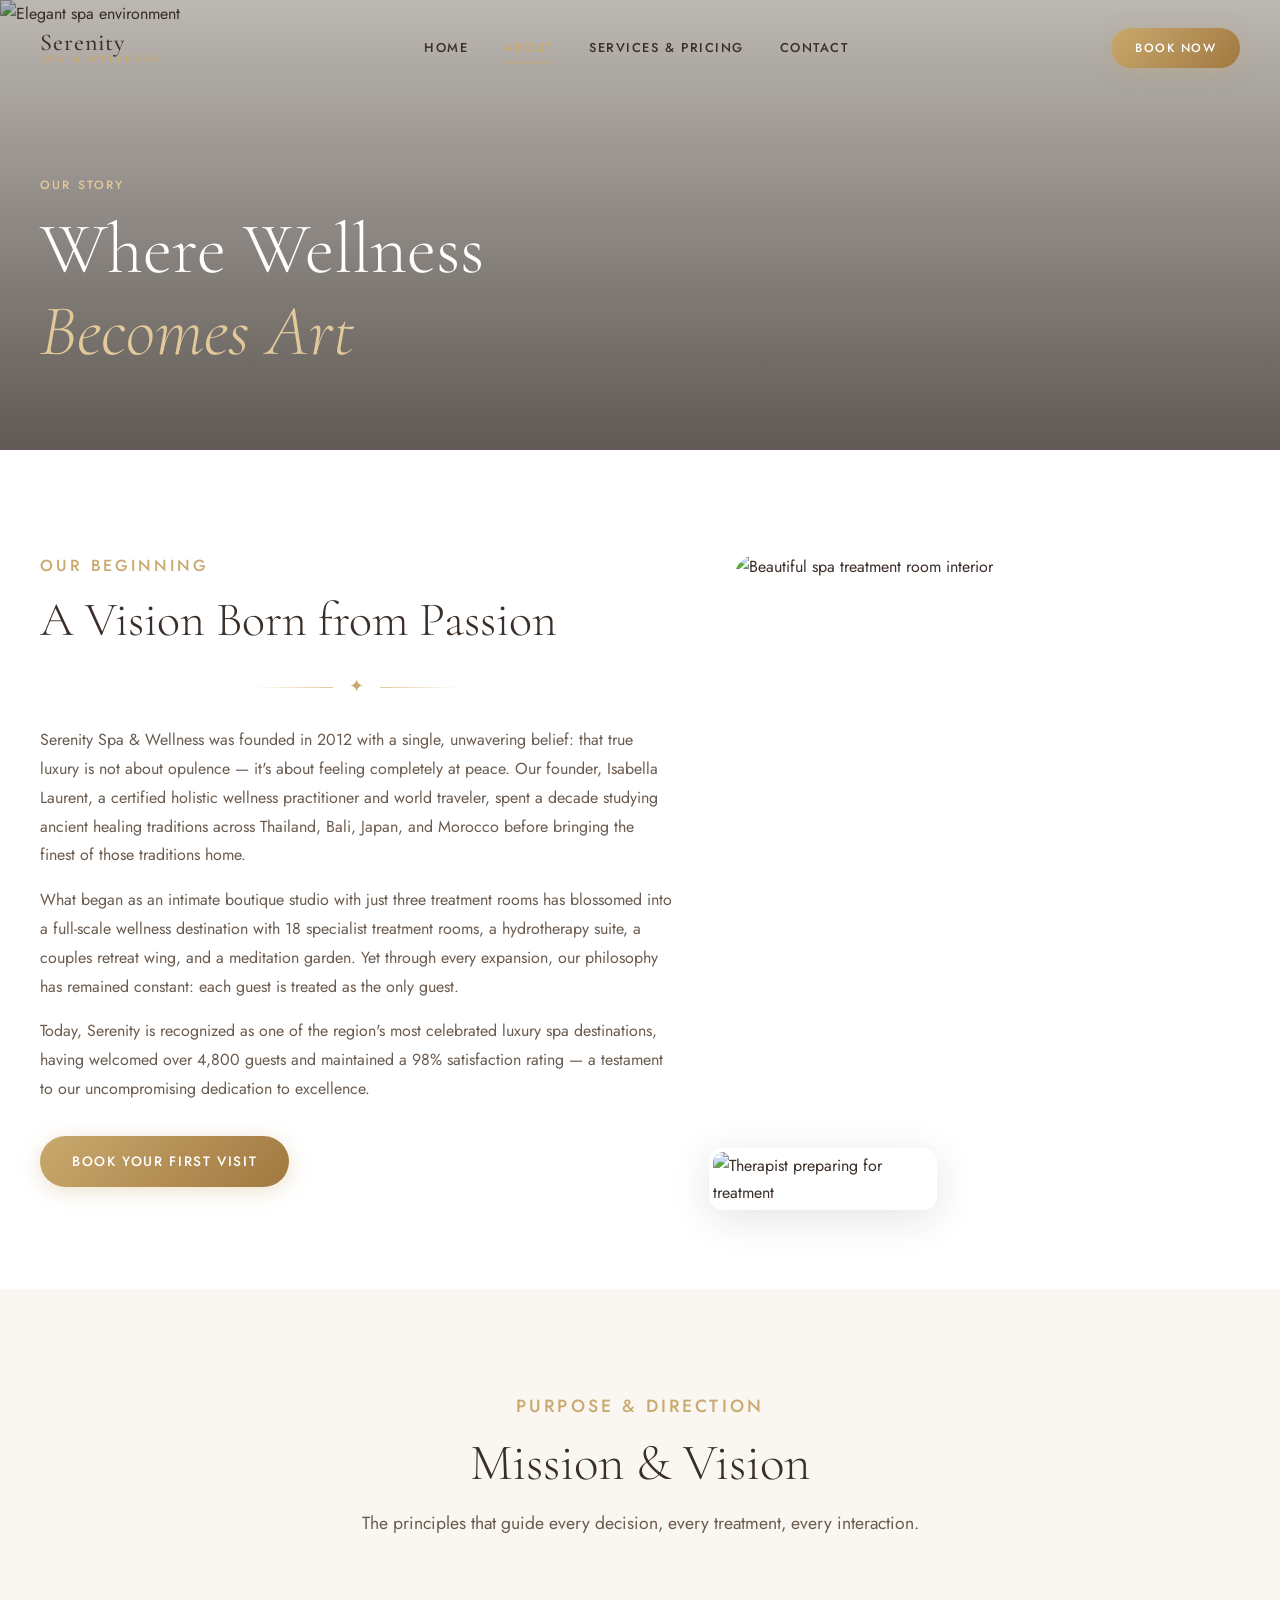
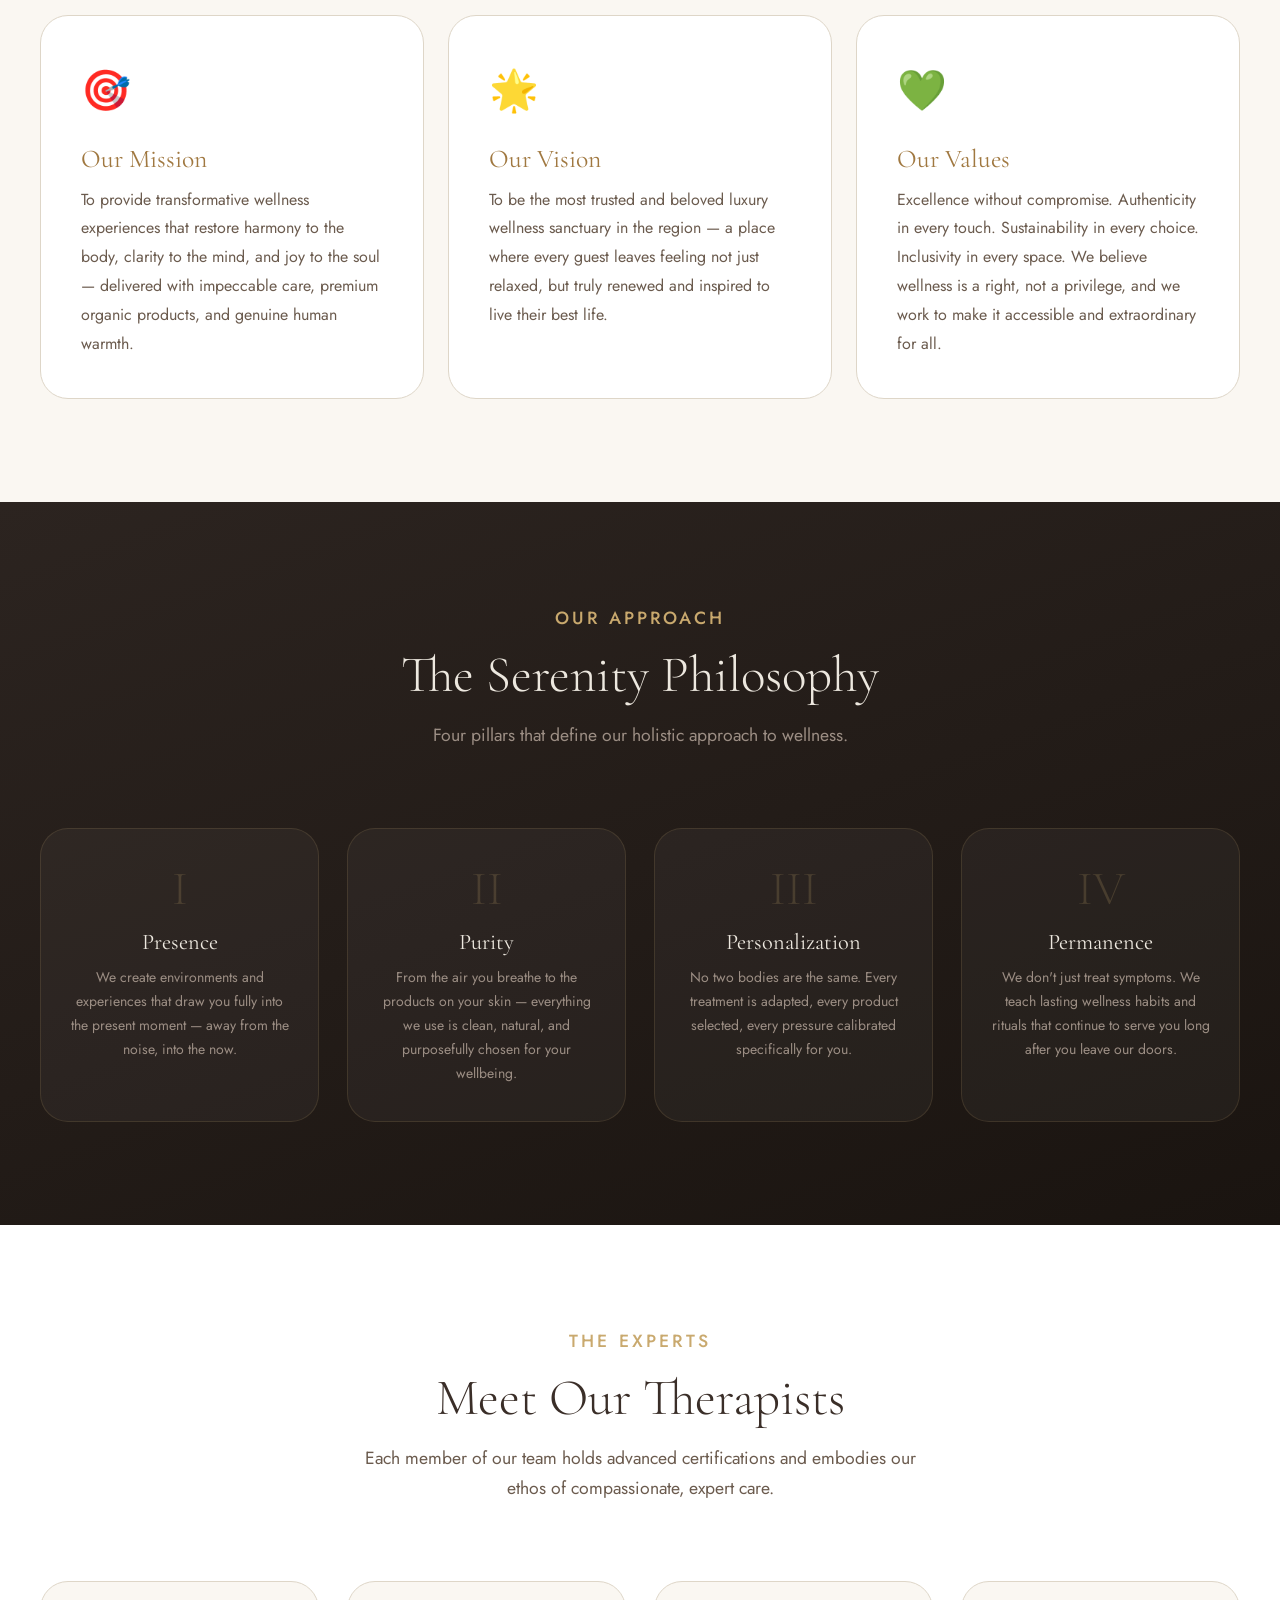
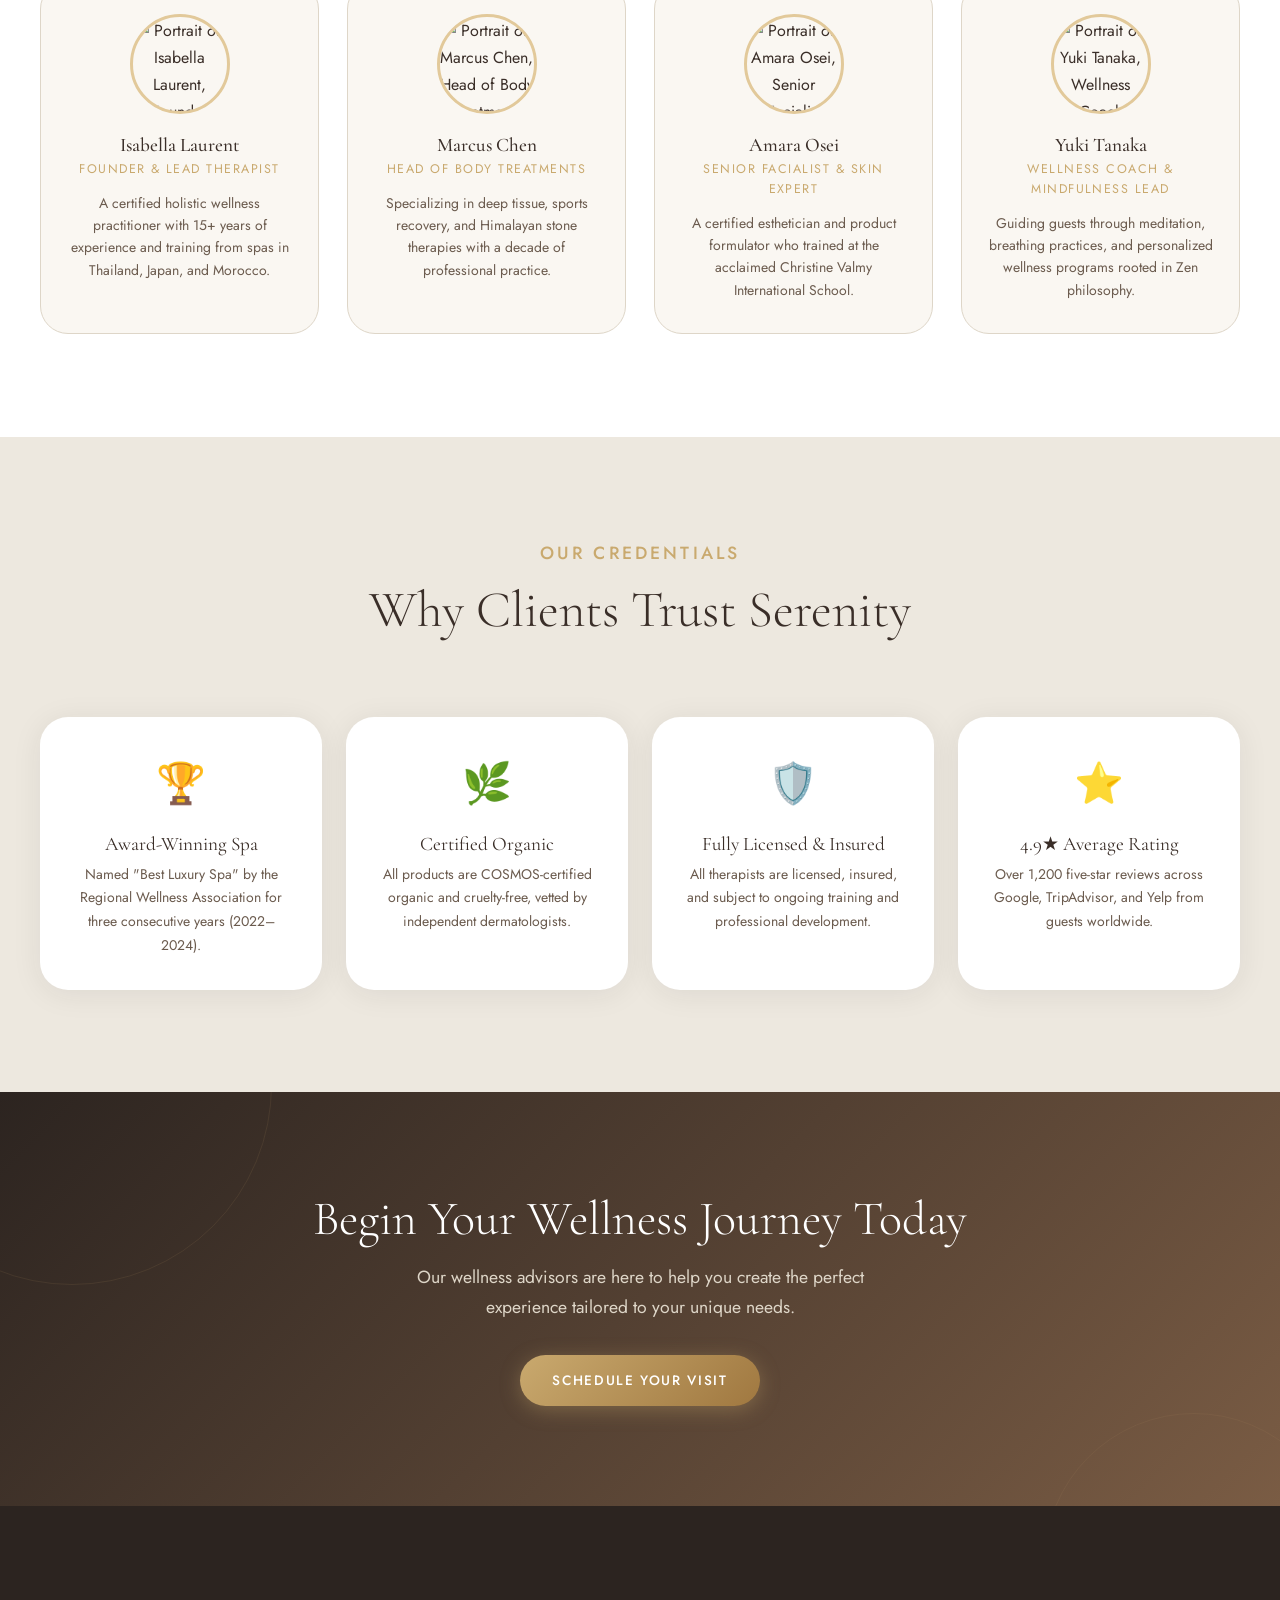
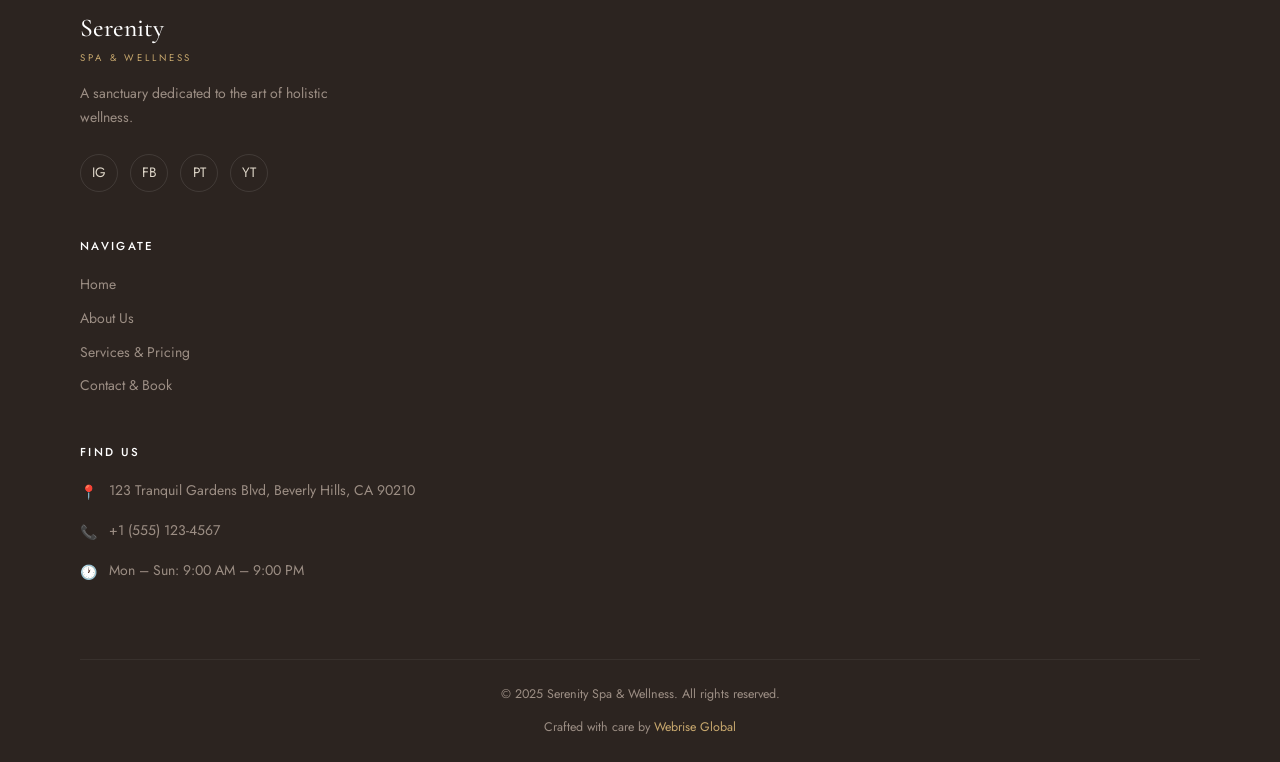
==== about.html @ c4c03169 "Add files via upload" ====
<!DOCTYPE html>
<html lang="en">
<head>
  <meta charset="UTF-8" />
  <meta name="viewport" content="width=device-width, initial-scale=1.0" />
  <meta name="description" content="Discover the story behind Serenity Spa & Wellness — our mission, philosophy, and the dedicated team of expert therapists who make every visit extraordinary." />
  <meta name="keywords" content="about serenity spa, spa philosophy, wellness team, spa story, luxury spa mission" />
  <meta property="og:title" content="About Us | Serenity Spa & Wellness" />
  <meta property="og:description" content="12 years of crafting transformative wellness experiences. Meet our team and discover our philosophy." />
  <title>About Us | Serenity Spa & Wellness</title>
  <link rel="stylesheet" href="style.css" />
  <link rel="preconnect" href="https://fonts.googleapis.com" />
  <link rel="preconnect" href="https://fonts.gstatic.com" crossorigin />
  <link rel="icon" href="data:image/svg+xml,<svg xmlns='http://www.w3.org/2000/svg' viewBox='0 0 100 100'><text y='.9em' font-size='90'>🌿</text></svg>" />
</head>
<body>

<!-- NAVBAR -->
<nav class="navbar" role="navigation" aria-label="Main Navigation">
  <a href="index.html" class="navbar-logo" aria-label="Serenity Spa Home">
    <span class="logo-main">Serenity</span>
    <span class="logo-sub">Spa &amp; Wellness</span>
  </a>

  <div class="navbar-links">
    <a href="index.html">Home</a>
    <a href="about.html" class="active">About</a>
    <a href="pricing.html">Services &amp; Pricing</a>
    <a href="contact.html">Contact</a>
  </div>

  <a href="contact.html" class="btn btn-primary navbar-cta" style="padding:10px 24px;font-size:0.75rem;">Book Now</a>

  <button class="hamburger" aria-label="Toggle menu" aria-expanded="false" aria-controls="mobileMenu">
    <span></span><span></span><span></span>
  </button>
</nav>

<!-- Mobile Menu -->
<div class="mobile-menu" id="mobileMenu" role="dialog" aria-label="Mobile Navigation" aria-modal="true">
  <a href="index.html">Home</a>
  <a href="about.html">About</a>
  <a href="pricing.html">Services &amp; Pricing</a>
  <a href="contact.html">Contact &amp; Book</a>
  <div class="mobile-menu-footer"><p>Luxury Spa &amp; Wellness</p></div>
</div>

<!-- ═══════════════════════════════════════════
     PAGE HERO
═══════════════════════════════════════════ -->
<section class="page-hero" aria-label="About Page Hero">
  <div class="page-hero-bg">
    <img
      src="https://images.unsplash.com/photo-1600334089648-b0d9d3028eb2?w=1600&q=80"
      alt="Elegant spa environment"
      loading="eager"
    />
  </div>
  <div class="container">
    <div class="page-hero-content">
      <p class="label">Our Story</p>
      <h1>Where Wellness<br/><em style="font-style:italic;color:var(--gold-light);">Becomes Art</em></h1>
    </div>
  </div>
</section>

<!-- ═══════════════════════════════════════════
     BRAND STORY
═══════════════════════════════════════════ -->
<section class="section brand-story" aria-labelledby="story-heading">
  <div class="container">
    <div class="story-layout">

      <div class="story-text reveal-left">
        <p class="label">Our Beginning</p>
        <h2 id="story-heading">A Vision Born from Passion</h2>
        <div class="divider-leaf"><span>✦</span></div>
        <p>
          Serenity Spa &amp; Wellness was founded in 2012 with a single, unwavering belief: that true luxury is not about opulence — it's about feeling completely at peace. Our founder, Isabella Laurent, a certified holistic wellness practitioner and world traveler, spent a decade studying ancient healing traditions across Thailand, Bali, Japan, and Morocco before bringing the finest of those traditions home.
        </p>
        <p>
          What began as an intimate boutique studio with just three treatment rooms has blossomed into a full-scale wellness destination with 18 specialist treatment rooms, a hydrotherapy suite, a couples retreat wing, and a meditation garden. Yet through every expansion, our philosophy has remained constant: each guest is treated as the only guest.
        </p>
        <p>
          Today, Serenity is recognized as one of the region's most celebrated luxury spa destinations, having welcomed over 4,800 guests and maintained a 98% satisfaction rating — a testament to our uncompromising dedication to excellence.
        </p>
        <div style="margin-top:32px;">
          <a href="contact.html" class="btn btn-primary">Book Your First Visit</a>
        </div>
      </div>

      <div class="story-image-wrap reveal-right">
        <div class="story-img-main">
          <img
            src="https://images.unsplash.com/photo-1591343395082-e120087004b4?w=900&q=80"
            alt="Beautiful spa treatment room interior"
            loading="lazy"
          />
        </div>
        <div class="story-img-accent">
          <img
            src="https://images.unsplash.com/photo-1540555700478-4be289fbecef?w=400&q=80"
            alt="Therapist preparing for treatment"
            loading="lazy"
          />
        </div>
      </div>

    </div>
  </div>
</section>

<!-- ═══════════════════════════════════════════
     MISSION & VISION
═══════════════════════════════════════════ -->
<section class="section mission" aria-labelledby="mv-heading">
  <div class="container">
    <div class="section-header reveal">
      <p class="label">Purpose &amp; Direction</p>
      <h2 id="mv-heading">Mission &amp; Vision</h2>
      <p>The principles that guide every decision, every treatment, every interaction.</p>
    </div>

    <div class="mv-grid">
      <div class="mv-card reveal" data-delay="100">
        <div class="mv-card-icon" aria-hidden="true">🎯</div>
        <h3>Our Mission</h3>
        <p>To provide transformative wellness experiences that restore harmony to the body, clarity to the mind, and joy to the soul — delivered with impeccable care, premium organic products, and genuine human warmth.</p>
      </div>

      <div class="mv-card reveal" data-delay="200">
        <div class="mv-card-icon" aria-hidden="true">🌟</div>
        <h3>Our Vision</h3>
        <p>To be the most trusted and beloved luxury wellness sanctuary in the region — a place where every guest leaves feeling not just relaxed, but truly renewed and inspired to live their best life.</p>
      </div>

      <div class="mv-card reveal" data-delay="300">
        <div class="mv-card-icon" aria-hidden="true">💚</div>
        <h3>Our Values</h3>
        <p>Excellence without compromise. Authenticity in every touch. Sustainability in every choice. Inclusivity in every space. We believe wellness is a right, not a privilege, and we work to make it accessible and extraordinary for all.</p>
      </div>
    </div>
  </div>
</section>

<!-- ═══════════════════════════════════════════
     PHILOSOPHY
═══════════════════════════════════════════ -->
<section class="section philosophy" aria-labelledby="phil-heading">
  <div class="container">
    <div class="section-header reveal">
      <p class="label" style="color:var(--gold);">Our Approach</p>
      <h2 id="phil-heading" style="color:var(--beige);">The Serenity Philosophy</h2>
      <p style="color:var(--text-light);">Four pillars that define our holistic approach to wellness.</p>
    </div>

    <div class="philosophy-pillars">
      <div class="pillar reveal" data-delay="100">
        <div class="pillar-num" aria-hidden="true">I</div>
        <h4>Presence</h4>
        <p>We create environments and experiences that draw you fully into the present moment — away from the noise, into the now.</p>
      </div>

      <div class="pillar reveal" data-delay="200">
        <div class="pillar-num" aria-hidden="true">II</div>
        <h4>Purity</h4>
        <p>From the air you breathe to the products on your skin — everything we use is clean, natural, and purposefully chosen for your wellbeing.</p>
      </div>

      <div class="pillar reveal" data-delay="300">
        <div class="pillar-num" aria-hidden="true">III</div>
        <h4>Personalization</h4>
        <p>No two bodies are the same. Every treatment is adapted, every product selected, every pressure calibrated specifically for you.</p>
      </div>

      <div class="pillar reveal" data-delay="400">
        <div class="pillar-num" aria-hidden="true">IV</div>
        <h4>Permanence</h4>
        <p>We don't just treat symptoms. We teach lasting wellness habits and rituals that continue to serve you long after you leave our doors.</p>
      </div>
    </div>
  </div>
</section>

<!-- ═══════════════════════════════════════════
     TEAM
═══════════════════════════════════════════ -->
<section class="section team" aria-labelledby="team-heading">
  <div class="container">
    <div class="section-header reveal">
      <p class="label">The Experts</p>
      <h2 id="team-heading">Meet Our Therapists</h2>
      <p>Each member of our team holds advanced certifications and embodies our ethos of compassionate, expert care.</p>
    </div>

    <div class="team-grid">

      <div class="team-card reveal" data-delay="100">
        <div class="team-photo">
          <img src="https://i.pravatar.cc/200?img=47" alt="Portrait of Isabella Laurent, Founder" loading="lazy" />
        </div>
        <h4>Isabella Laurent</h4>
        <p class="role">Founder &amp; Lead Therapist</p>
        <p>A certified holistic wellness practitioner with 15+ years of experience and training from spas in Thailand, Japan, and Morocco.</p>
      </div>

      <div class="team-card reveal" data-delay="200">
        <div class="team-photo">
          <img src="https://i.pravatar.cc/200?img=32" alt="Portrait of Marcus Chen, Head of Body Treatments" loading="lazy" />
        </div>
        <h4>Marcus Chen</h4>
        <p class="role">Head of Body Treatments</p>
        <p>Specializing in deep tissue, sports recovery, and Himalayan stone therapies with a decade of professional practice.</p>
      </div>

      <div class="team-card reveal" data-delay="300">
        <div class="team-photo">
          <img src="https://i.pravatar.cc/200?img=25" alt="Portrait of Amara Osei, Senior Facialist" loading="lazy" />
        </div>
        <h4>Amara Osei</h4>
        <p class="role">Senior Facialist &amp; Skin Expert</p>
        <p>A certified esthetician and product formulator who trained at the acclaimed Christine Valmy International School.</p>
      </div>

      <div class="team-card reveal" data-delay="400">
        <div class="team-photo">
          <img src="https://i.pravatar.cc/200?img=60" alt="Portrait of Yuki Tanaka, Wellness Coach" loading="lazy" />
        </div>
        <h4>Yuki Tanaka</h4>
        <p class="role">Wellness Coach &amp; Mindfulness Lead</p>
        <p>Guiding guests through meditation, breathing practices, and personalized wellness programs rooted in Zen philosophy.</p>
      </div>

    </div>
  </div>
</section>

<!-- ═══════════════════════════════════════════
     WHY CLIENTS TRUST US
═══════════════════════════════════════════ -->
<section class="section" style="background:var(--beige);" aria-labelledby="trust-heading">
  <div class="container">
    <div class="section-header reveal">
      <p class="label">Our Credentials</p>
      <h2 id="trust-heading">Why Clients Trust Serenity</h2>
    </div>

    <div style="display:grid;grid-template-columns:repeat(auto-fit,minmax(240px,1fr));gap:24px;">

      <div class="card reveal" data-delay="100" style="padding:32px;text-align:center;">
        <div style="font-size:2.5rem;margin-bottom:16px;" aria-hidden="true">🏆</div>
        <h4 style="font-family:var(--font-display);font-size:1.2rem;margin-bottom:8px;">Award-Winning Spa</h4>
        <p style="font-size:0.875rem;color:var(--text-mid);">Named "Best Luxury Spa" by the Regional Wellness Association for three consecutive years (2022–2024).</p>
      </div>

      <div class="card reveal" data-delay="200" style="padding:32px;text-align:center;">
        <div style="font-size:2.5rem;margin-bottom:16px;" aria-hidden="true">🌿</div>
        <h4 style="font-family:var(--font-display);font-size:1.2rem;margin-bottom:8px;">Certified Organic</h4>
        <p style="font-size:0.875rem;color:var(--text-mid);">All products are COSMOS-certified organic and cruelty-free, vetted by independent dermatologists.</p>
      </div>

      <div class="card reveal" data-delay="300" style="padding:32px;text-align:center;">
        <div style="font-size:2.5rem;margin-bottom:16px;" aria-hidden="true">🛡️</div>
        <h4 style="font-family:var(--font-display);font-size:1.2rem;margin-bottom:8px;">Fully Licensed &amp; Insured</h4>
        <p style="font-size:0.875rem;color:var(--text-mid);">All therapists are licensed, insured, and subject to ongoing training and professional development.</p>
      </div>

      <div class="card reveal" data-delay="400" style="padding:32px;text-align:center;">
        <div style="font-size:2.5rem;margin-bottom:16px;" aria-hidden="true">⭐</div>
        <h4 style="font-family:var(--font-display);font-size:1.2rem;margin-bottom:8px;">4.9★ Average Rating</h4>
        <p style="font-size:0.875rem;color:var(--text-mid);">Over 1,200 five-star reviews across Google, TripAdvisor, and Yelp from guests worldwide.</p>
      </div>

    </div>
  </div>
</section>

<!-- CTA Banner -->
<section class="offer-banner" aria-label="Book an Appointment CTA">
  <div class="container" style="position:relative;z-index:1;text-align:center;">
    <h2 style="color:var(--warm-white);font-weight:300;font-size:clamp(1.8rem,4vw,3rem);margin-bottom:16px;">
      Begin Your Wellness Journey Today
    </h2>
    <p style="color:var(--beige-mid);max-width:500px;margin:0 auto 32px;">
      Our wellness advisors are here to help you create the perfect experience tailored to your unique needs.
    </p>
    <a href="contact.html" class="btn btn-primary reveal">Schedule Your Visit</a>
  </div>
</section>

<!-- ═══════════════════════════════════════════
     FOOTER
═══════════════════════════════════════════ -->
<footer class="footer" role="contentinfo">
  <div class="container">
    <div class="footer-grid" style="grid-template-columns:1fr;gap:48px;">

      <div class="footer-brand">
        <span class="logo-main">Serenity</span>
        <span class="logo-sub">Spa &amp; Wellness</span>
        <p>A sanctuary dedicated to the art of holistic wellness.</p>
        <div class="footer-socials" aria-label="Social media links">
          <a href="#" class="social-btn" aria-label="Instagram">IG</a>
          <a href="#" class="social-btn" aria-label="Facebook">FB</a>
          <a href="#" class="social-btn" aria-label="Pinterest">PT</a>
          <a href="#" class="social-btn" aria-label="YouTube">YT</a>
        </div>
      </div>

      <div class="footer-col">
        <h5>Navigate</h5>
        <nav class="footer-links" aria-label="Footer Navigation">
          <a href="index.html">Home</a>
          <a href="about.html">About Us</a>
          <a href="pricing.html">Services &amp; Pricing</a>
          <a href="contact.html">Contact &amp; Book</a>
        </nav>
      </div>

      <div class="footer-col">
        <h5>Find Us</h5>
        <address style="font-style:normal;">
          <div class="footer-contact-item">
            <span class="footer-contact-icon" aria-hidden="true">📍</span>
            <span>123 Tranquil Gardens Blvd, Beverly Hills, CA 90210</span>
          </div>
          <div class="footer-contact-item">
            <span class="footer-contact-icon" aria-hidden="true">📞</span>
            <a href="tel:+15551234567">+1 (555) 123-4567</a>
          </div>
          <div class="footer-contact-item">
            <span class="footer-contact-icon" aria-hidden="true">🕐</span>
            <span>Mon – Sun: 9:00 AM – 9:00 PM</span>
          </div>
        </address>
      </div>

    </div>
    <div class="footer-bottom">
      <p>© 2025 Serenity Spa &amp; Wellness. All rights reserved.</p>
      <p>Crafted with care by <a href="https://www.webriseglobal.com" target="_blank" rel="noopener noreferrer">Webrise Global</a></p>
    </div>
  </div>
</footer>

<button class="back-top" aria-label="Back to top">↑</button>
<script src="script.js"></script>
</body>
</html>
---- style.css ----
/* ============================================================
   SERENITY SPA & WELLNESS — Premium Stylesheet
   Powered by Webrise Global | www.webriseglobal.com
   ============================================================ */

/* ── Google Fonts ── */
@import url('https://fonts.googleapis.com/css2?family=Cormorant+Garamond:ital,wght@0,300;0,400;0,500;0,600;1,300;1,400&family=Jost:wght@300;400;500;600&family=Pinyon+Script&display=swap');

/* ── CSS Variables ── */
:root {
  --cream:        #FAF7F2;
  --warm-white:   #FFFFFF;
  --beige:        #EDE8DF;
  --beige-mid:    #DED6C8;
  --gold:         #C9A96E;
  --gold-light:   #E2C99A;
  --gold-dark:    #A07840;
  --sage:         #8A9E85;
  --sage-light:   #B5C4B1;
  --sage-dark:    #5C7A57;
  --brown:        #7A5C44;
  --brown-light:  #C4A882;
  --charcoal:     #2C2420;
  --text-dark:    #3A2E28;
  --text-mid:     #6B5B4E;
  --text-light:   #9C8E84;

  --font-display: 'Cormorant Garamond', Georgia, serif;
  --font-script:  'Pinyon Script', cursive;
  --font-body:    'Jost', sans-serif;

  --radius-sm:    6px;
  --radius-md:    14px;
  --radius-lg:    28px;
  --radius-pill:  999px;

  --shadow-soft:  0 4px 30px rgba(44,36,32,0.08);
  --shadow-card:  0 8px 40px rgba(44,36,32,0.12);
  --shadow-hover: 0 16px 60px rgba(44,36,32,0.18);

  --transition:   0.4s cubic-bezier(0.25, 0.46, 0.45, 0.94);
  --transition-fast: 0.2s ease;

  --max-width:    1280px;
  --section-pad:  clamp(60px, 8vw, 120px);
  --gutter:       clamp(20px, 4vw, 40px);
}

/* ── Reset & Base ── */
*, *::before, *::after { box-sizing: border-box; margin: 0; padding: 0; }

html {
  scroll-behavior: smooth;
  font-size: 16px;
  -webkit-text-size-adjust: 100%;
}

body {
  font-family: var(--font-body);
  background-color: var(--cream);
  color: var(--text-dark);
  line-height: 1.7;
  overflow-x: hidden;
}

img {
  display: block;
  max-width: 100%;
  height: auto;
}

a { text-decoration: none; color: inherit; }

ul, ol { list-style: none; }

button, input, textarea, select {
  font-family: var(--font-body);
  font-size: inherit;
  border: none;
  outline: none;
  background: none;
}

/* ── Typography Scale ── */
h1, h2, h3, h4, h5 {
  font-family: var(--font-display);
  font-weight: 400;
  line-height: 1.15;
  color: var(--text-dark);
}

.display-xl   { font-size: clamp(2.8rem, 7vw, 6rem);   font-weight: 300; letter-spacing: -0.01em; }
.display-lg   { font-size: clamp(2.2rem, 5vw, 4.2rem); font-weight: 300; }
.display-md   { font-size: clamp(1.8rem, 3.5vw, 3rem); }
.display-sm   { font-size: clamp(1.4rem, 2.5vw, 2rem); }
.body-lg      { font-size: clamp(1rem, 1.5vw, 1.15rem); }
.body-sm      { font-size: 0.875rem; }
.label        { font-size: 0.75rem; letter-spacing: 0.18em; text-transform: uppercase; font-weight: 500; }

.script-accent {
  font-family: var(--font-script);
  color: var(--gold);
  font-size: 1.5em;
  display: block;
  line-height: 1.2;
}

/* ── Layout Utilities ── */
.container {
  width: 100%;
  max-width: var(--max-width);
  margin: 0 auto;
  padding: 0 var(--gutter);
}

.section { padding: var(--section-pad) 0; }

.section-header {
  text-align: center;
  margin-bottom: clamp(40px, 6vw, 80px);
}

.section-header .label {
  color: var(--gold);
  margin-bottom: 12px;
}

.section-header h2 {
  font-size: clamp(2rem, 4vw, 3.5rem);
  font-weight: 300;
  margin-bottom: 16px;
}

.section-header p {
  max-width: 560px;
  margin: 0 auto;
  color: var(--text-mid);
  font-size: clamp(0.95rem, 1.5vw, 1.1rem);
}

.text-gold  { color: var(--gold); }
.text-sage  { color: var(--sage-dark); }
.text-mid   { color: var(--text-mid); }
.text-light { color: var(--text-light); }
.text-center { text-align: center; }

.flex        { display: flex; }
.items-center { align-items: center; }
.justify-between { justify-content: space-between; }
.gap-sm      { gap: 12px; }
.gap-md      { gap: 24px; }
.gap-lg      { gap: 40px; }

/* ── Dividers ── */
.divider-leaf {
  display: flex;
  align-items: center;
  justify-content: center;
  gap: 16px;
  margin: 24px auto;
}
.divider-leaf::before,
.divider-leaf::after {
  content: '';
  height: 1px;
  width: 80px;
  background: linear-gradient(to right, transparent, var(--gold-light));
}
.divider-leaf::after { background: linear-gradient(to left, transparent, var(--gold-light)); }
.divider-leaf span { color: var(--gold); font-size: 1.1rem; }

/* ── Buttons ── */
.btn {
  display: inline-flex;
  align-items: center;
  gap: 10px;
  padding: 14px 32px;
  border-radius: var(--radius-pill);
  font-family: var(--font-body);
  font-size: 0.85rem;
  font-weight: 500;
  letter-spacing: 0.12em;
  text-transform: uppercase;
  cursor: pointer;
  transition: var(--transition);
  position: relative;
  overflow: hidden;
}

.btn::after {
  content: '';
  position: absolute;
  inset: 0;
  background: rgba(255,255,255,0.15);
  opacity: 0;
  transition: opacity 0.3s;
}

.btn:hover::after { opacity: 1; }

.btn-primary {
  background: linear-gradient(135deg, var(--gold), var(--gold-dark));
  color: var(--warm-white);
  box-shadow: 0 4px 20px rgba(201,169,110,0.35);
}

.btn-primary:hover {
  transform: translateY(-2px);
  box-shadow: 0 8px 32px rgba(201,169,110,0.5);
}

.btn-outline {
  border: 1.5px solid var(--gold);
  color: var(--gold);
  background: transparent;
}

.btn-outline:hover {
  background: var(--gold);
  color: var(--warm-white);
  transform: translateY(-2px);
  box-shadow: 0 8px 24px rgba(201,169,110,0.3);
}

.btn-ghost {
  color: var(--text-dark);
  background: rgba(250,247,242,0.7);
  backdrop-filter: blur(8px);
  border: 1px solid rgba(201,169,110,0.3);
}

.btn-ghost:hover {
  background: var(--warm-white);
  transform: translateY(-2px);
}

.btn-icon { width: 22px; height: 22px; flex-shrink: 0; }

/* ── Cards ── */
.card {
  background: var(--warm-white);
  border-radius: var(--radius-lg);
  overflow: hidden;
  box-shadow: var(--shadow-soft);
  transition: var(--transition);
}

.card:hover {
  transform: translateY(-6px);
  box-shadow: var(--shadow-hover);
}

/* ── ──────────────────────────────────── ── */
/*                   NAVBAR                   */
/* ── ──────────────────────────────────── ── */
.navbar {
  position: fixed;
  top: 0;
  left: 0;
  right: 0;
  z-index: 1000;
  padding: 24px var(--gutter);
  display: flex;
  align-items: center;
  justify-content: space-between;
  transition: var(--transition);
}

.navbar.scrolled {
  background: rgba(250,247,242,0.95);
  backdrop-filter: blur(20px);
  -webkit-backdrop-filter: blur(20px);
  padding: 16px var(--gutter);
  box-shadow: 0 2px 30px rgba(44,36,32,0.08);
}

.navbar-logo {
  display: flex;
  flex-direction: column;
  line-height: 1;
}

.navbar-logo .logo-main {
  font-family: var(--font-display);
  font-size: 1.5rem;
  font-weight: 500;
  color: var(--text-dark);
  letter-spacing: 0.04em;
}

.navbar-logo .logo-sub {
  font-size: 0.6rem;
  letter-spacing: 0.3em;
  text-transform: uppercase;
  color: var(--gold);
  font-weight: 500;
}

.navbar-links {
  display: none;
  gap: 36px;
  align-items: center;
}

.navbar-links a {
  font-size: 0.8rem;
  letter-spacing: 0.12em;
  text-transform: uppercase;
  color: var(--text-dark);
  font-weight: 500;
  transition: color var(--transition-fast);
  position: relative;
}

.navbar-links a::after {
  content: '';
  position: absolute;
  bottom: -4px;
  left: 0;
  width: 0;
  height: 1px;
  background: var(--gold);
  transition: width var(--transition);
}

.navbar-links a:hover,
.navbar-links a.active { color: var(--gold); }

.navbar-links a:hover::after,
.navbar-links a.active::after { width: 100%; }

.navbar-cta { display: none; }

.hamburger {
  width: 42px;
  height: 42px;
  display: flex;
  flex-direction: column;
  justify-content: center;
  gap: 6px;
  cursor: pointer;
  padding: 8px;
  border-radius: var(--radius-sm);
  transition: var(--transition-fast);
}

.hamburger span {
  display: block;
  height: 1.5px;
  background: var(--text-dark);
  transition: var(--transition);
  transform-origin: center;
}

.hamburger.open span:nth-child(1) {
  transform: translateY(7.5px) rotate(45deg);
}
.hamburger.open span:nth-child(2) { opacity: 0; transform: scaleX(0); }
.hamburger.open span:nth-child(3) {
  transform: translateY(-7.5px) rotate(-45deg);
}

/* Mobile Menu Overlay */
.mobile-menu {
  position: fixed;
  inset: 0;
  background: var(--cream);
  z-index: 999;
  display: flex;
  flex-direction: column;
  justify-content: center;
  align-items: center;
  gap: 36px;
  opacity: 0;
  pointer-events: none;
  transition: opacity 0.4s ease;
}

.mobile-menu.open { opacity: 1; pointer-events: all; }

.mobile-menu a {
  font-family: var(--font-display);
  font-size: clamp(2rem, 8vw, 3rem);
  font-weight: 300;
  color: var(--text-dark);
  letter-spacing: 0.02em;
  transition: color var(--transition-fast);
  opacity: 0;
  transform: translateY(20px);
  transition: opacity 0.4s ease, transform 0.4s ease, color 0.2s;
}

.mobile-menu.open a {
  opacity: 1;
  transform: translateY(0);
}

.mobile-menu.open a:nth-child(1) { transition-delay: 0.1s; }
.mobile-menu.open a:nth-child(2) { transition-delay: 0.15s; }
.mobile-menu.open a:nth-child(3) { transition-delay: 0.2s; }
.mobile-menu.open a:nth-child(4) { transition-delay: 0.25s; }
.mobile-menu.open a:nth-child(5) { transition-delay: 0.3s; }

.mobile-menu a:hover { color: var(--gold); }

.mobile-menu-footer {
  position: absolute;
  bottom: 40px;
  text-align: center;
}

.mobile-menu-footer p {
  font-size: 0.75rem;
  letter-spacing: 0.15em;
  text-transform: uppercase;
  color: var(--text-light);
}

/* ── ──────────────────────────────────── ── */
/*                    HERO                    */
/* ── ──────────────────────────────────── ── */
.hero {
  min-height: 100svh;
  display: flex;
  align-items: center;
  position: relative;
  overflow: hidden;
}

.hero-bg {
  position: absolute;
  inset: 0;
  z-index: 0;
}

.hero-bg img {
  width: 100%;
  height: 100%;
  object-fit: cover;
  object-position: center;
}

.hero-bg::after {
  content: '';
  position: absolute;
  inset: 0;
  background: linear-gradient(
    135deg,
    rgba(250,247,242,0.88) 0%,
    rgba(237,232,223,0.7) 50%,
    rgba(201,169,110,0.15) 100%
  );
}

.hero-content {
  position: relative;
  z-index: 1;
  padding-top: 100px;
  max-width: 680px;
}

.hero-eyebrow {
  font-size: 0.72rem;
  letter-spacing: 0.25em;
  text-transform: uppercase;
  color: var(--gold);
  font-weight: 500;
  margin-bottom: 16px;
  opacity: 0;
  animation: fadeUp 0.8s ease 0.2s forwards;
}

.hero h1 {
  font-size: clamp(2.8rem, 7vw, 5.5rem);
  font-weight: 300;
  line-height: 1.08;
  color: var(--text-dark);
  margin-bottom: 24px;
  opacity: 0;
  animation: fadeUp 0.8s ease 0.4s forwards;
}

.hero h1 em { font-style: italic; color: var(--gold); }

.hero-desc {
  font-size: clamp(1rem, 1.5vw, 1.1rem);
  color: var(--text-mid);
  max-width: 480px;
  margin-bottom: 40px;
  opacity: 0;
  animation: fadeUp 0.8s ease 0.6s forwards;
}

.hero-cta {
  display: flex;
  gap: 16px;
  flex-wrap: wrap;
  opacity: 0;
  animation: fadeUp 0.8s ease 0.8s forwards;
}

.hero-scroll {
  position: absolute;
  bottom: 40px;
  left: 50%;
  transform: translateX(-50%);
  z-index: 1;
  display: flex;
  flex-direction: column;
  align-items: center;
  gap: 10px;
  color: var(--text-light);
  font-size: 0.7rem;
  letter-spacing: 0.2em;
  text-transform: uppercase;
  animation: fadeIn 1s ease 1.2s both;
}

.scroll-line {
  width: 1px;
  height: 50px;
  background: linear-gradient(to bottom, var(--gold), transparent);
  animation: scrollPulse 2s ease infinite;
}

/* ── ──────────────────────────────────── ── */
/*                  MARQUEE                   */
/* ── ──────────────────────────────────── ── */
.marquee-bar {
  background: var(--charcoal);
  padding: 18px 0;
  overflow: hidden;
}

.marquee-track {
  display: flex;
  gap: 0;
  width: max-content;
  animation: marquee 30s linear infinite;
}

.marquee-item {
  display: flex;
  align-items: center;
  gap: 24px;
  padding: 0 40px;
  color: var(--beige-mid);
  font-size: 0.75rem;
  letter-spacing: 0.2em;
  text-transform: uppercase;
  white-space: nowrap;
}

.marquee-dot {
  width: 4px;
  height: 4px;
  background: var(--gold);
  border-radius: 50%;
  flex-shrink: 0;
}

/* ── ──────────────────────────────────── ── */
/*                 SERVICES                   */
/* ── ──────────────────────────────────── ── */
.services { background: var(--warm-white); }

.services-grid {
  display: grid;
  grid-template-columns: 1fr;
  gap: 24px;
}

.service-card {
  position: relative;
  border-radius: var(--radius-lg);
  overflow: hidden;
  aspect-ratio: 4/3;
  cursor: pointer;
  background: var(--beige);
}

.service-card img {
  width: 100%;
  height: 100%;
  object-fit: cover;
  transition: transform 0.7s cubic-bezier(0.25, 0.46, 0.45, 0.94);
}

.service-card:hover img { transform: scale(1.06); }

.service-card-overlay {
  position: absolute;
  inset: 0;
  background: linear-gradient(to top, rgba(44,36,32,0.85) 0%, rgba(44,36,32,0.1) 60%, transparent 100%);
  display: flex;
  flex-direction: column;
  justify-content: flex-end;
  padding: 28px;
  transition: var(--transition);
}

.service-card-num {
  font-family: var(--font-display);
  font-size: 2.5rem;
  color: rgba(201,169,110,0.4);
  font-weight: 300;
  line-height: 1;
  margin-bottom: auto;
  padding-top: 24px;
}

.service-card-title {
  font-family: var(--font-display);
  font-size: 1.5rem;
  font-weight: 400;
  color: var(--warm-white);
  margin-bottom: 6px;
}

.service-card-sub {
  font-size: 0.8rem;
  color: var(--gold-light);
  letter-spacing: 0.1em;
}

.service-card-link {
  display: flex;
  align-items: center;
  gap: 8px;
  color: var(--gold-light);
  font-size: 0.75rem;
  letter-spacing: 0.15em;
  text-transform: uppercase;
  margin-top: 16px;
  opacity: 0;
  transform: translateY(8px);
  transition: var(--transition);
}

.service-card:hover .service-card-link {
  opacity: 1;
  transform: translateY(0);
}

/* ── ──────────────────────────────────── ── */
/*              WHY CHOOSE US                 */
/* ── ──────────────────────────────────── ── */
.why-us {
  background: linear-gradient(160deg, var(--cream) 0%, var(--beige) 100%);
  position: relative;
  overflow: hidden;
}

.why-us-bg-deco {
  position: absolute;
  top: -100px;
  right: -100px;
  width: 500px;
  height: 500px;
  border-radius: 50%;
  border: 1px solid rgba(201,169,110,0.15);
  pointer-events: none;
}

.why-us-bg-deco::after {
  content: '';
  position: absolute;
  inset: 40px;
  border-radius: 50%;
  border: 1px solid rgba(201,169,110,0.1);
}

.why-us-layout {
  display: grid;
  grid-template-columns: 1fr;
  gap: 60px;
  align-items: center;
}

.why-us-image {
  position: relative;
}

.why-us-image-main {
  border-radius: var(--radius-lg);
  overflow: hidden;
  aspect-ratio: 4/5;
}

.why-us-image-main img {
  width: 100%;
  height: 100%;
  object-fit: cover;
}

.why-us-badge {
  position: absolute;
  bottom: -20px;
  right: -20px;
  width: 120px;
  height: 120px;
  background: linear-gradient(135deg, var(--gold), var(--gold-dark));
  border-radius: 50%;
  display: flex;
  flex-direction: column;
  align-items: center;
  justify-content: center;
  color: var(--warm-white);
  box-shadow: var(--shadow-card);
}

.why-us-badge .num {
  font-family: var(--font-display);
  font-size: 2rem;
  font-weight: 400;
  line-height: 1;
}

.why-us-badge .txt {
  font-size: 0.6rem;
  letter-spacing: 0.1em;
  text-transform: uppercase;
  text-align: center;
  line-height: 1.3;
}

.why-features {
  display: grid;
  grid-template-columns: 1fr;
  gap: 28px;
  margin-top: 40px;
}

.why-feature {
  display: flex;
  gap: 20px;
  align-items: flex-start;
}

.why-icon {
  width: 48px;
  height: 48px;
  border-radius: var(--radius-md);
  background: linear-gradient(135deg, rgba(201,169,110,0.15), rgba(201,169,110,0.05));
  border: 1px solid rgba(201,169,110,0.25);
  display: flex;
  align-items: center;
  justify-content: center;
  flex-shrink: 0;
  font-size: 1.2rem;
}

.why-feature h4 {
  font-family: var(--font-display);
  font-size: 1.1rem;
  margin-bottom: 4px;
  font-weight: 500;
}

.why-feature p {
  font-size: 0.875rem;
  color: var(--text-mid);
  line-height: 1.6;
}

/* ── ──────────────────────────────────── ── */
/*               TREATMENTS                   */
/* ── ──────────────────────────────────── ── */
.treatments { background: var(--charcoal); }

.treatments .section-header h2,
.treatments .section-header .label { color: var(--beige); }

.treatments .section-header p { color: var(--beige-mid); }

.treat-grid {
  display: grid;
  grid-template-columns: 1fr;
  gap: 16px;
}

.treat-item {
  padding: 28px 28px 28px 24px;
  border-radius: var(--radius-md);
  background: rgba(255,255,255,0.04);
  border: 1px solid rgba(255,255,255,0.06);
  display: flex;
  align-items: center;
  justify-content: space-between;
  gap: 20px;
  transition: var(--transition);
  cursor: pointer;
}

.treat-item:hover {
  background: rgba(201,169,110,0.08);
  border-color: rgba(201,169,110,0.25);
  transform: translateX(8px);
}

.treat-item-left { display: flex; align-items: center; gap: 20px; }

.treat-icon {
  width: 48px;
  height: 48px;
  border-radius: 50%;
  background: rgba(201,169,110,0.12);
  display: flex;
  align-items: center;
  justify-content: center;
  font-size: 1.2rem;
  flex-shrink: 0;
}

.treat-name {
  font-family: var(--font-display);
  font-size: 1.2rem;
  color: var(--beige);
  font-weight: 400;
}

.treat-duration {
  font-size: 0.75rem;
  color: var(--text-light);
  letter-spacing: 0.1em;
  margin-top: 2px;
}

.treat-price {
  font-family: var(--font-display);
  font-size: 1.4rem;
  color: var(--gold);
  font-weight: 300;
}

/* ── ──────────────────────────────────── ── */
/*               TESTIMONIALS                 */
/* ── ──────────────────────────────────── ── */
.testimonials { background: var(--warm-white); }

.testimonials-slider {
  display: grid;
  grid-template-columns: 1fr;
  gap: 24px;
}

.testimonial-card {
  padding: 36px;
  background: var(--cream);
  border-radius: var(--radius-lg);
  border: 1px solid var(--beige-mid);
  position: relative;
  transition: var(--transition);
}

.testimonial-card:hover {
  box-shadow: var(--shadow-card);
  border-color: var(--gold-light);
}

.quote-mark {
  font-family: var(--font-display);
  font-size: 6rem;
  color: var(--gold-light);
  line-height: 0.5;
  position: absolute;
  top: 24px;
  left: 30px;
  opacity: 0.5;
  user-select: none;
}

.testimonial-text {
  font-family: var(--font-display);
  font-size: clamp(1.05rem, 1.8vw, 1.25rem);
  font-style: italic;
  color: var(--text-dark);
  line-height: 1.7;
  margin-bottom: 24px;
  position: relative;
  z-index: 1;
}

.testimonial-author {
  display: flex;
  align-items: center;
  gap: 14px;
}

.author-avatar {
  width: 48px;
  height: 48px;
  border-radius: 50%;
  overflow: hidden;
  border: 2px solid var(--gold-light);
}

.author-avatar img {
  width: 100%;
  height: 100%;
  object-fit: cover;
}

.author-name {
  font-weight: 600;
  font-size: 0.9rem;
  color: var(--text-dark);
}

.author-role {
  font-size: 0.78rem;
  color: var(--text-light);
}

.stars {
  color: var(--gold);
  font-size: 0.9rem;
  letter-spacing: 2px;
  margin-bottom: 4px;
}

/* ── ──────────────────────────────────── ── */
/*                  GALLERY                   */
/* ── ──────────────────────────────────── ── */
.gallery { background: var(--cream); }

.gallery-grid {
  display: grid;
  grid-template-columns: 1fr 1fr;
  gap: 12px;
}

.gallery-item {
  border-radius: var(--radius-md);
  overflow: hidden;
  position: relative;
  cursor: pointer;
}

.gallery-item:first-child {
  grid-column: 1 / -1;
  aspect-ratio: 16/9;
}

.gallery-item:not(:first-child) { aspect-ratio: 1; }

.gallery-item img {
  width: 100%;
  height: 100%;
  object-fit: cover;
  transition: transform 0.7s cubic-bezier(0.25, 0.46, 0.45, 0.94);
}

.gallery-item:hover img { transform: scale(1.08); }

.gallery-item-overlay {
  position: absolute;
  inset: 0;
  background: rgba(44,36,32,0.4);
  opacity: 0;
  display: flex;
  align-items: center;
  justify-content: center;
  transition: opacity var(--transition);
  color: var(--warm-white);
  font-size: 1.5rem;
}

.gallery-item:hover .gallery-item-overlay { opacity: 1; }

/* ── ──────────────────────────────────── ── */
/*               SPECIAL OFFER                */
/* ── ──────────────────────────────────── ── */
.offer-banner {
  background: linear-gradient(135deg, var(--charcoal) 0%, var(--brown) 100%);
  padding: clamp(60px, 8vw, 100px) var(--gutter);
  text-align: center;
  position: relative;
  overflow: hidden;
}

.offer-banner::before {
  content: '';
  position: absolute;
  top: -50%;
  left: -10%;
  width: 400px;
  height: 400px;
  border-radius: 50%;
  border: 1px solid rgba(201,169,110,0.1);
  pointer-events: none;
}

.offer-banner::after {
  content: '';
  position: absolute;
  bottom: -50%;
  right: -5%;
  width: 300px;
  height: 300px;
  border-radius: 50%;
  border: 1px solid rgba(201,169,110,0.08);
  pointer-events: none;
}

.offer-badge {
  display: inline-block;
  background: var(--gold);
  color: var(--charcoal);
  font-size: 0.7rem;
  letter-spacing: 0.2em;
  text-transform: uppercase;
  font-weight: 600;
  padding: 6px 20px;
  border-radius: var(--radius-pill);
  margin-bottom: 24px;
}

.offer-banner h2 {
  font-family: var(--font-display);
  font-size: clamp(2rem, 5vw, 3.5rem);
  font-weight: 300;
  color: var(--warm-white);
  margin-bottom: 16px;
}

.offer-banner p {
  color: var(--beige-mid);
  font-size: clamp(0.95rem, 1.5vw, 1.1rem);
  max-width: 540px;
  margin: 0 auto 36px;
}

/* ── ──────────────────────────────────── ── */
/*               CONTACT CTA                  */
/* ── ──────────────────────────────────── ── */
.contact-cta {
  background: var(--beige);
  text-align: center;
}

.contact-cta-wrap {
  max-width: 640px;
  margin: 0 auto;
}

.cta-blocks {
  display: grid;
  grid-template-columns: 1fr 1fr;
  gap: 16px;
  margin-top: 40px;
}

.cta-block {
  padding: 24px 20px;
  background: var(--warm-white);
  border-radius: var(--radius-md);
  text-align: center;
  border: 1px solid var(--beige-mid);
  transition: var(--transition);
}

.cta-block:hover {
  border-color: var(--gold-light);
  transform: translateY(-4px);
  box-shadow: var(--shadow-soft);
}

.cta-block-icon { font-size: 1.8rem; margin-bottom: 12px; }
.cta-block h4 { font-family: var(--font-display); font-size: 1.1rem; margin-bottom: 6px; }
.cta-block p { font-size: 0.82rem; color: var(--text-mid); }

/* ── ──────────────────────────────────── ── */
/*                   FOOTER                   */
/* ── ──────────────────────────────────── ── */
.footer {
  background: var(--charcoal);
  padding: clamp(60px, 8vw, 100px) var(--gutter) 0;
  color: var(--beige-mid);
}

.footer-grid {
  display: grid;
  grid-template-columns: 1fr;
  gap: 48px;
  padding-bottom: 60px;
}

.footer-brand .logo-main {
  font-family: var(--font-display);
  font-size: 1.6rem;
  font-weight: 500;
  color: var(--warm-white);
}

.footer-brand .logo-sub {
  font-size: 0.6rem;
  letter-spacing: 0.3em;
  text-transform: uppercase;
  color: var(--gold);
  display: block;
  margin-bottom: 16px;
}

.footer-brand p {
  font-size: 0.875rem;
  line-height: 1.7;
  color: var(--text-light);
  max-width: 280px;
  margin-bottom: 24px;
}

.footer-socials { display: flex; gap: 12px; }

.social-btn {
  width: 38px;
  height: 38px;
  border-radius: 50%;
  border: 1px solid rgba(255,255,255,0.1);
  display: flex;
  align-items: center;
  justify-content: center;
  color: var(--beige-mid);
  font-size: 0.85rem;
  transition: var(--transition-fast);
  text-decoration: none;
}

.social-btn:hover {
  border-color: var(--gold);
  color: var(--gold);
  background: rgba(201,169,110,0.1);
}

.footer-col h5 {
  font-family: var(--font-body);
  font-size: 0.72rem;
  letter-spacing: 0.2em;
  text-transform: uppercase;
  color: var(--warm-white);
  font-weight: 500;
  margin-bottom: 20px;
}

.footer-links { display: flex; flex-direction: column; gap: 10px; }

.footer-links a {
  font-size: 0.875rem;
  color: var(--text-light);
  transition: color var(--transition-fast);
}

.footer-links a:hover { color: var(--gold); }

.footer-contact-item {
  display: flex;
  gap: 12px;
  align-items: flex-start;
  font-size: 0.875rem;
  color: var(--text-light);
  margin-bottom: 14px;
}

.footer-contact-icon { color: var(--gold); margin-top: 2px; }

.footer-bottom {
  border-top: 1px solid rgba(255,255,255,0.06);
  padding: 24px 0;
  display: flex;
  flex-direction: column;
  align-items: center;
  gap: 12px;
  text-align: center;
}

.footer-bottom p {
  font-size: 0.78rem;
  color: var(--text-light);
}

.footer-bottom a { color: var(--gold); }

/* ── ──────────────────────────────────── ── */
/*                BACK TO TOP                 */
/* ── ──────────────────────────────────── ── */
.back-top {
  position: fixed;
  bottom: 32px;
  right: 24px;
  z-index: 900;
  width: 48px;
  height: 48px;
  border-radius: 50%;
  background: linear-gradient(135deg, var(--gold), var(--gold-dark));
  color: var(--warm-white);
  display: flex;
  align-items: center;
  justify-content: center;
  box-shadow: 0 4px 20px rgba(201,169,110,0.4);
  cursor: pointer;
  opacity: 0;
  transform: translateY(20px);
  transition: var(--transition);
  border: none;
  font-size: 1.1rem;
}

.back-top.visible { opacity: 1; transform: translateY(0); }
.back-top:hover { transform: translateY(-4px); box-shadow: 0 8px 30px rgba(201,169,110,0.5); }

/* ── ──────────────────────────────────── ── */
/*            SCROLL REVEAL ANIMATIONS        */
/* ── ──────────────────────────────────── ── */
.reveal {
  opacity: 0;
  transform: translateY(36px);
  transition: opacity 0.8s ease, transform 0.8s ease;
}

.reveal.revealed {
  opacity: 1;
  transform: translateY(0);
}

.reveal-left {
  opacity: 0;
  transform: translateX(-36px);
  transition: opacity 0.8s ease, transform 0.8s ease;
}

.reveal-left.revealed {
  opacity: 1;
  transform: translateX(0);
}

.reveal-right {
  opacity: 0;
  transform: translateX(36px);
  transition: opacity 0.8s ease, transform 0.8s ease;
}

.reveal-right.revealed {
  opacity: 1;
  transform: translateX(0);
}

.reveal-scale {
  opacity: 0;
  transform: scale(0.92);
  transition: opacity 0.8s ease, transform 0.8s ease;
}

.reveal-scale.revealed {
  opacity: 1;
  transform: scale(1);
}

[data-delay="100"] { transition-delay: 0.1s; }
[data-delay="200"] { transition-delay: 0.2s; }
[data-delay="300"] { transition-delay: 0.3s; }
[data-delay="400"] { transition-delay: 0.4s; }
[data-delay="500"] { transition-delay: 0.5s; }

/* ── ──────────────────────────────────── ── */
/*            PAGE HERO (INNER PAGES)         */
/* ── ──────────────────────────────────── ── */
.page-hero {
  min-height: 50vh;
  display: flex;
  align-items: flex-end;
  position: relative;
  overflow: hidden;
  padding-bottom: clamp(40px, 6vw, 80px);
}

.page-hero-bg {
  position: absolute;
  inset: 0;
}

.page-hero-bg img {
  width: 100%;
  height: 100%;
  object-fit: cover;
}

.page-hero-bg::after {
  content: '';
  position: absolute;
  inset: 0;
  background: linear-gradient(to top, rgba(44,36,32,0.75) 0%, rgba(44,36,32,0.3) 100%);
}

.page-hero-content {
  position: relative;
  z-index: 1;
  padding-top: 120px;
}

.page-hero-content .label { color: var(--gold-light); margin-bottom: 12px; }

.page-hero-content h1 {
  font-size: clamp(2.5rem, 6vw, 4.5rem);
  font-weight: 300;
  color: var(--warm-white);
}

/* ── ──────────────────────────────────── ── */
/*           ABOUT PAGE SECTIONS              */
/* ── ──────────────────────────────────── ── */
.brand-story { background: var(--warm-white); }

.story-layout {
  display: grid;
  grid-template-columns: 1fr;
  gap: 60px;
  align-items: center;
}

.story-text .label { color: var(--gold); margin-bottom: 12px; }

.story-text h2 {
  font-size: clamp(1.8rem, 4vw, 3rem);
  font-weight: 300;
  margin-bottom: 20px;
}

.story-text p {
  color: var(--text-mid);
  margin-bottom: 16px;
  font-size: 1rem;
  line-height: 1.8;
}

.story-image-wrap {
  position: relative;
}

.story-img-main {
  border-radius: var(--radius-lg);
  overflow: hidden;
  aspect-ratio: 4/5;
}

.story-img-main img { width: 100%; height: 100%; object-fit: cover; }

.story-img-accent {
  position: absolute;
  bottom: -24px;
  left: -24px;
  width: 45%;
  border-radius: var(--radius-md);
  overflow: hidden;
  border: 4px solid var(--warm-white);
  box-shadow: var(--shadow-card);
}

/* Mission Vision */
.mission { background: var(--cream); }

.mv-grid {
  display: grid;
  grid-template-columns: 1fr;
  gap: 24px;
}

.mv-card {
  padding: 40px;
  border-radius: var(--radius-lg);
  border: 1px solid var(--beige-mid);
  background: var(--warm-white);
  transition: var(--transition);
}

.mv-card:hover {
  border-color: var(--gold-light);
  box-shadow: var(--shadow-card);
}

.mv-card-icon { font-size: 2.5rem; margin-bottom: 20px; }

.mv-card h3 {
  font-family: var(--font-display);
  font-size: 1.6rem;
  font-weight: 400;
  margin-bottom: 12px;
  color: var(--gold-dark);
}

.mv-card p {
  color: var(--text-mid);
  line-height: 1.8;
}

/* Team */
.team { background: var(--warm-white); }

.team-grid {
  display: grid;
  grid-template-columns: 1fr;
  gap: 28px;
}

.team-card {
  text-align: center;
  padding: 32px 24px;
  border-radius: var(--radius-lg);
  background: var(--cream);
  border: 1px solid var(--beige-mid);
  transition: var(--transition);
}

.team-card:hover {
  border-color: var(--gold-light);
  box-shadow: var(--shadow-card);
  transform: translateY(-6px);
}

.team-photo {
  width: 100px;
  height: 100px;
  border-radius: 50%;
  overflow: hidden;
  margin: 0 auto 20px;
  border: 3px solid var(--gold-light);
}

.team-photo img { width: 100%; height: 100%; object-fit: cover; }

.team-card h4 {
  font-family: var(--font-display);
  font-size: 1.2rem;
  font-weight: 500;
  margin-bottom: 4px;
}

.team-card .role {
  font-size: 0.78rem;
  color: var(--gold);
  letter-spacing: 0.12em;
  text-transform: uppercase;
  margin-bottom: 12px;
}

.team-card p {
  font-size: 0.875rem;
  color: var(--text-mid);
  line-height: 1.6;
}

/* Philosophy */
.philosophy {
  background: linear-gradient(160deg, var(--charcoal) 0%, #1a1410 100%);
  position: relative;
  overflow: hidden;
}

.philosophy-pillars {
  display: grid;
  grid-template-columns: 1fr;
  gap: 28px;
  margin-top: 48px;
}

.pillar {
  padding: 36px 28px;
  border-radius: var(--radius-lg);
  background: rgba(255,255,255,0.04);
  border: 1px solid rgba(201,169,110,0.15);
  text-align: center;
  transition: var(--transition);
}

.pillar:hover {
  background: rgba(201,169,110,0.06);
  border-color: rgba(201,169,110,0.3);
  transform: translateY(-4px);
}

.pillar-num {
  font-family: var(--font-display);
  font-size: 3rem;
  color: rgba(201,169,110,0.2);
  font-weight: 300;
  line-height: 1;
  margin-bottom: 16px;
}

.pillar h4 {
  font-family: var(--font-display);
  font-size: 1.4rem;
  color: var(--beige);
  font-weight: 400;
  margin-bottom: 12px;
}

.pillar p {
  font-size: 0.875rem;
  color: var(--text-light);
  line-height: 1.7;
}

/* ── ──────────────────────────────────── ── */
/*             PRICING PAGE                   */
/* ── ──────────────────────────────────── ── */
.pricing-section { background: var(--warm-white); }
.pricing-section.alt { background: var(--cream); }

.pricing-grid {
  display: grid;
  grid-template-columns: 1fr;
  gap: 24px;
}

.pricing-card {
  padding: 36px 32px;
  border-radius: var(--radius-lg);
  background: var(--cream);
  border: 1px solid var(--beige-mid);
  transition: var(--transition);
  position: relative;
  overflow: hidden;
}

.pricing-card:hover {
  border-color: var(--gold-light);
  box-shadow: var(--shadow-hover);
  transform: translateY(-6px);
}

.pricing-card.featured {
  background: linear-gradient(160deg, var(--charcoal) 0%, var(--brown) 100%);
  border-color: transparent;
  color: var(--beige);
}

.pricing-card.featured h3,
.pricing-card.featured .price-amount,
.pricing-card.featured .price-label { color: var(--warm-white); }

.pricing-card.featured .price-currency { color: var(--gold-light); }

.pricing-card.featured li { color: var(--beige-mid); }

.featured-badge {
  position: absolute;
  top: 20px;
  right: -28px;
  background: var(--gold);
  color: var(--charcoal);
  font-size: 0.65rem;
  font-weight: 600;
  letter-spacing: 0.15em;
  text-transform: uppercase;
  padding: 5px 40px;
  transform: rotate(45deg);
  transform-origin: center;
}

.pricing-icon {
  font-size: 2rem;
  margin-bottom: 16px;
}

.pricing-card h3 {
  font-family: var(--font-display);
  font-size: 1.5rem;
  font-weight: 400;
  margin-bottom: 8px;
}

.pricing-sub {
  font-size: 0.8rem;
  color: var(--text-light);
  margin-bottom: 24px;
}

.pricing-card.featured .pricing-sub { color: rgba(237,232,223,0.6); }

.price-row {
  display: flex;
  align-items: baseline;
  gap: 4px;
  margin-bottom: 24px;
  padding-bottom: 24px;
  border-bottom: 1px solid var(--beige-mid);
}

.pricing-card.featured .price-row { border-color: rgba(255,255,255,0.1); }

.price-currency {
  font-size: 1.1rem;
  color: var(--gold);
  font-family: var(--font-display);
}

.price-amount {
  font-family: var(--font-display);
  font-size: 3rem;
  font-weight: 300;
  line-height: 1;
  color: var(--text-dark);
}

.price-label {
  font-size: 0.8rem;
  color: var(--text-light);
}

.pricing-features {
  display: flex;
  flex-direction: column;
  gap: 10px;
  margin-bottom: 28px;
}

.pricing-features li {
  display: flex;
  align-items: flex-start;
  gap: 10px;
  font-size: 0.9rem;
  color: var(--text-mid);
  line-height: 1.5;
}

.pricing-features li::before {
  content: '✦';
  color: var(--gold);
  font-size: 0.6rem;
  margin-top: 5px;
  flex-shrink: 0;
}

/* Membership */
.membership-grid {
  display: grid;
  grid-template-columns: 1fr;
  gap: 24px;
  margin-top: 20px;
}

.membership-card {
  padding: 36px;
  border-radius: var(--radius-lg);
  background: var(--warm-white);
  border: 1px solid var(--beige-mid);
  display: grid;
  grid-template-columns: 1fr auto;
  gap: 24px;
  align-items: start;
  transition: var(--transition);
}

.membership-card:hover {
  border-color: var(--gold-light);
  box-shadow: var(--shadow-card);
}

.membership-card.premium {
  background: linear-gradient(160deg, var(--brown) 0%, var(--charcoal) 100%);
  border-color: transparent;
}

.membership-card.premium h4,
.membership-card.premium p,
.membership-card.premium li { color: var(--beige); }

.membership-card.premium .mem-price { color: var(--gold-light); }

.membership-card h4 {
  font-family: var(--font-display);
  font-size: 1.3rem;
  font-weight: 400;
  margin-bottom: 8px;
}

.membership-card p {
  font-size: 0.875rem;
  color: var(--text-mid);
  margin-bottom: 16px;
}

.mem-features { display: flex; flex-direction: column; gap: 6px; }

.mem-features li {
  font-size: 0.82rem;
  color: var(--text-mid);
  display: flex;
  align-items: center;
  gap: 8px;
}

.mem-features li::before {
  content: '✓';
  color: var(--sage-dark);
  font-weight: 600;
}

.mem-price {
  font-family: var(--font-display);
  font-size: 2.5rem;
  font-weight: 300;
  color: var(--gold-dark);
  text-align: right;
  line-height: 1;
}

.mem-per {
  font-size: 0.75rem;
  color: var(--text-light);
  text-align: right;
  display: block;
}

/* ── ──────────────────────────────────── ── */
/*             CONTACT PAGE                   */
/* ── ──────────────────────────────────── ── */
.contact-section { background: var(--warm-white); }

.contact-layout {
  display: grid;
  grid-template-columns: 1fr;
  gap: 60px;
}

.contact-info-card {
  padding: 40px;
  background: var(--cream);
  border-radius: var(--radius-lg);
  border: 1px solid var(--beige-mid);
}

.contact-info-card h3 {
  font-family: var(--font-display);
  font-size: 1.8rem;
  font-weight: 400;
  margin-bottom: 8px;
}

.contact-info-card > p {
  color: var(--text-mid);
  font-size: 0.9rem;
  margin-bottom: 32px;
}

.info-block {
  display: flex;
  align-items: flex-start;
  gap: 16px;
  margin-bottom: 24px;
}

.info-icon {
  width: 44px;
  height: 44px;
  border-radius: var(--radius-md);
  background: linear-gradient(135deg, rgba(201,169,110,0.15), rgba(201,169,110,0.05));
  border: 1px solid rgba(201,169,110,0.2);
  display: flex;
  align-items: center;
  justify-content: center;
  font-size: 1.1rem;
  flex-shrink: 0;
}

.info-label {
  font-size: 0.7rem;
  letter-spacing: 0.15em;
  text-transform: uppercase;
  color: var(--gold);
  font-weight: 500;
  margin-bottom: 4px;
}

.info-value {
  font-size: 0.9rem;
  color: var(--text-dark);
  line-height: 1.5;
}

.hours-grid {
  display: grid;
  grid-template-columns: 1fr;
  gap: 8px;
  margin-top: 8px;
  padding: 16px;
  background: rgba(201,169,110,0.06);
  border-radius: var(--radius-md);
}

.hours-row {
  display: flex;
  justify-content: space-between;
  font-size: 0.875rem;
  padding: 4px 0;
  border-bottom: 1px solid rgba(201,169,110,0.1);
}

.hours-row:last-child { border-bottom: none; }

.hours-day { color: var(--text-mid); }
.hours-time { color: var(--text-dark); font-weight: 500; }

.cta-phone-btns {
  display: grid;
  grid-template-columns: 1fr 1fr;
  gap: 12px;
  margin-top: 28px;
}

/* Contact Form */
.contact-form-wrap h3 {
  font-family: var(--font-display);
  font-size: 1.8rem;
  font-weight: 400;
  margin-bottom: 8px;
}

.contact-form-wrap > p {
  color: var(--text-mid);
  font-size: 0.9rem;
  margin-bottom: 32px;
}

.form-group {
  margin-bottom: 20px;
}

.form-group label {
  display: block;
  font-size: 0.75rem;
  letter-spacing: 0.12em;
  text-transform: uppercase;
  font-weight: 500;
  color: var(--text-mid);
  margin-bottom: 8px;
}

.form-group input,
.form-group textarea,
.form-group select {
  width: 100%;
  padding: 14px 18px;
  background: var(--cream);
  border: 1.5px solid var(--beige-mid);
  border-radius: var(--radius-md);
  font-size: 0.9rem;
  color: var(--text-dark);
  transition: border-color var(--transition-fast), box-shadow var(--transition-fast);
}

.form-group input::placeholder,
.form-group textarea::placeholder { color: var(--text-light); }

.form-group input:focus,
.form-group textarea:focus,
.form-group select:focus {
  border-color: var(--gold);
  box-shadow: 0 0 0 3px rgba(201,169,110,0.12);
}

.form-group.error input,
.form-group.error textarea { border-color: #e07070; }

.form-error {
  font-size: 0.75rem;
  color: #e07070;
  margin-top: 6px;
  display: none;
}

.form-group.error .form-error { display: block; }

.form-group textarea { resize: vertical; min-height: 120px; }

.form-row {
  display: grid;
  grid-template-columns: 1fr;
  gap: 0 20px;
}

.form-success {
  padding: 24px;
  background: rgba(90,160,85,0.08);
  border: 1px solid rgba(90,160,85,0.2);
  border-radius: var(--radius-md);
  text-align: center;
  display: none;
}

.form-success.show { display: block; }
.form-success p { color: var(--sage-dark); font-weight: 500; }

/* Map */
.map-section { background: var(--cream); }

.map-embed {
  border-radius: var(--radius-lg);
  overflow: hidden;
  height: 400px;
  background: var(--beige);
  border: 1px solid var(--beige-mid);
  display: flex;
  align-items: center;
  justify-content: center;
  position: relative;
}

.map-placeholder {
  text-align: center;
  color: var(--text-light);
}

.map-placeholder .icon { font-size: 3rem; margin-bottom: 12px; }

/* FAQ */
.faq-section { background: var(--warm-white); }

.faq-list { max-width: 760px; margin: 0 auto; }

.faq-item {
  border-bottom: 1px solid var(--beige-mid);
  overflow: hidden;
}

.faq-question {
  width: 100%;
  text-align: left;
  padding: 22px 0;
  display: flex;
  justify-content: space-between;
  align-items: center;
  font-family: var(--font-display);
  font-size: 1.1rem;
  color: var(--text-dark);
  cursor: pointer;
  background: none;
  gap: 16px;
  transition: color var(--transition-fast);
}

.faq-question:hover { color: var(--gold); }

.faq-icon {
  width: 28px;
  height: 28px;
  border-radius: 50%;
  border: 1.5px solid var(--beige-mid);
  display: flex;
  align-items: center;
  justify-content: center;
  font-size: 0.9rem;
  flex-shrink: 0;
  transition: var(--transition);
}

.faq-item.open .faq-icon {
  background: var(--gold);
  border-color: var(--gold);
  color: var(--warm-white);
  transform: rotate(45deg);
}

.faq-answer {
  max-height: 0;
  overflow: hidden;
  transition: max-height 0.5s cubic-bezier(0.25, 0.46, 0.45, 0.94);
}

.faq-answer p {
  padding-bottom: 22px;
  color: var(--text-mid);
  font-size: 0.9rem;
  line-height: 1.8;
}

/* ── ──────────────────────────────────── ── */
/*               KEYFRAMES                    */
/* ── ──────────────────────────────────── ── */
@keyframes fadeUp {
  from { opacity: 0; transform: translateY(28px); }
  to   { opacity: 1; transform: translateY(0); }
}

@keyframes fadeIn {
  from { opacity: 0; }
  to   { opacity: 1; }
}

@keyframes marquee {
  from { transform: translateX(0); }
  to   { transform: translateX(-50%); }
}

@keyframes scrollPulse {
  0%, 100% { opacity: 1; transform: scaleY(1); }
  50%       { opacity: 0.4; transform: scaleY(0.6); }
}

@keyframes float {
  0%, 100% { transform: translateY(0); }
  50%       { transform: translateY(-10px); }
}

/* ── ──────────────────────────────────── ── */
/*                TABLET (≥ 640px)            */
/* ── ──────────────────────────────────── ── */
@media (min-width: 640px) {
  .services-grid {
    grid-template-columns: 1fr 1fr;
  }

  .services-grid .service-card:first-child {
    grid-column: 1 / -1;
  }

  .why-features { grid-template-columns: 1fr 1fr; }

  .treat-grid { grid-template-columns: 1fr 1fr; }

  .testimonials-slider { grid-template-columns: 1fr 1fr; }

  .mv-grid { grid-template-columns: 1fr 1fr; }

  .philosophy-pillars { grid-template-columns: 1fr 1fr; }

  .team-grid { grid-template-columns: 1fr 1fr; }

  .pricing-grid { grid-template-columns: 1fr 1fr; }

  .membership-grid { grid-template-columns: 1fr 1fr; }

  .form-row { grid-template-columns: 1fr 1fr; }

  .gallery-grid { grid-template-columns: repeat(3, 1fr); }

  .gallery-item:first-child {
    grid-column: 1 / -1;
  }

  .gallery-item:not(:first-child) { aspect-ratio: 4/3; }

  .cta-blocks { grid-template-columns: repeat(4, 1fr); }
}

/* ── ──────────────────────────────────── ── */
/*               LAPTOP (≥ 1024px)            */
/* ── ──────────────────────────────────── ── */
@media (min-width: 1024px) {
  .navbar-links { display: flex; }
  .navbar-cta   { display: inline-flex; }
  .hamburger    { display: none; }

  .services-grid {
    grid-template-columns: repeat(3, 1fr);
  }

  .services-grid .service-card:first-child {
    grid-column: auto;
  }

  .why-us-layout { grid-template-columns: 1fr 1fr; }

  .treat-grid { grid-template-columns: 1fr; }

  .testimonials-slider { grid-template-columns: repeat(3, 1fr); }

  .gallery-grid {
    grid-template-columns: repeat(4, 1fr);
    grid-template-rows: auto auto;
  }

  .gallery-item:first-child {
    grid-column: 1 / 3;
    grid-row: 1 / 3;
    aspect-ratio: auto;
  }

  .gallery-item:not(:first-child) { aspect-ratio: 4/3; }

  .story-layout { grid-template-columns: 5fr 4fr; }

  .mv-grid { grid-template-columns: repeat(3, 1fr); }

  .philosophy-pillars { grid-template-columns: repeat(4, 1fr); }

  .team-grid { grid-template-columns: repeat(4, 1fr); }

  .pricing-grid { grid-template-columns: repeat(3, 1fr); }

  .membership-grid { grid-template-columns: repeat(3, 1fr); }

  .contact-layout { grid-template-columns: 5fr 4fr; direction: rtl; }
  .contact-layout > * { direction: ltr; }

  .treat-grid { grid-template-columns: 1fr 1fr; }
}

/* ── ──────────────────────────────────── ── */
/*             DESKTOP (≥ 1280px)             */
/* ── ──────────────────────────────────── ── */
@media (min-width: 1280px) {
  .navbar { padding: 28px var(--gutter); }
  .navbar.scrolled { padding: 18px var(--gutter); }

  .services-grid {
    grid-template-columns: repeat(6, 1fr);
    grid-template-rows: auto auto;
  }

  .services-grid .service-card:nth-child(1),
  .services-grid .service-card:nth-child(2) {
    grid-column: span 2;
  }

  .services-grid .service-card:nth-child(3),
  .services-grid .service-card:nth-child(4),
  .services-grid .service-card:nth-child(5),
  .services-grid .service-card:nth-child(6) {
    grid-column: span 2;
  }
}

/* ── ──────────────────────────────────── ── */
/*          ACCESSIBILITY & FOCUS             */
/* ── ──────────────────────────────────── ── */
:focus-visible {
  outline: 2px solid var(--gold);
  outline-offset: 3px;
  border-radius: 2px;
}

@media (prefers-reduced-motion: reduce) {
  *, *::before, *::after {
    animation-duration: 0.01ms !important;
    transition-duration: 0.01ms !important;
  }
}

/* ── ──────────────────────────────────── ── */
/*              PRINT STYLES                  */
/* ── ──────────────────────────────────── ── */
@media print {
  .navbar, .mobile-menu, .back-top, .hamburger { display: none !important; }
  body { background: white; color: black; }
}
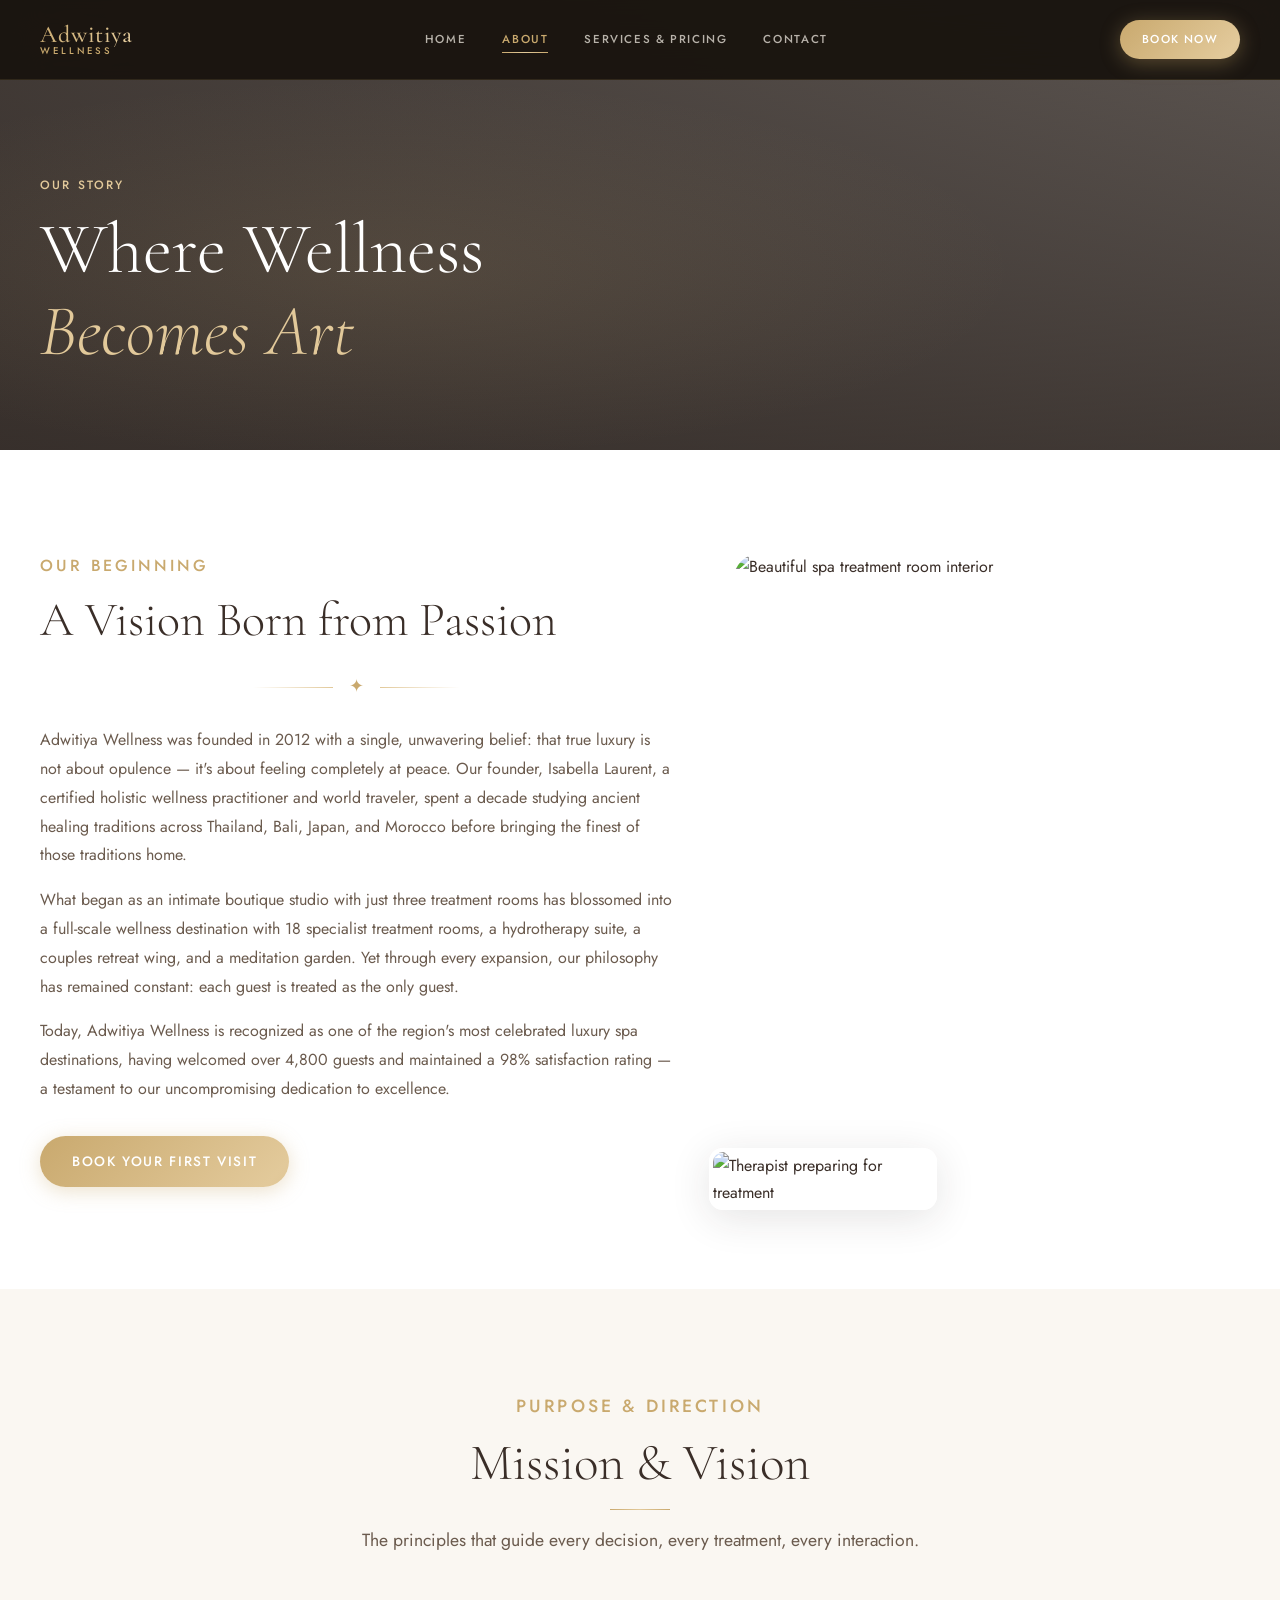
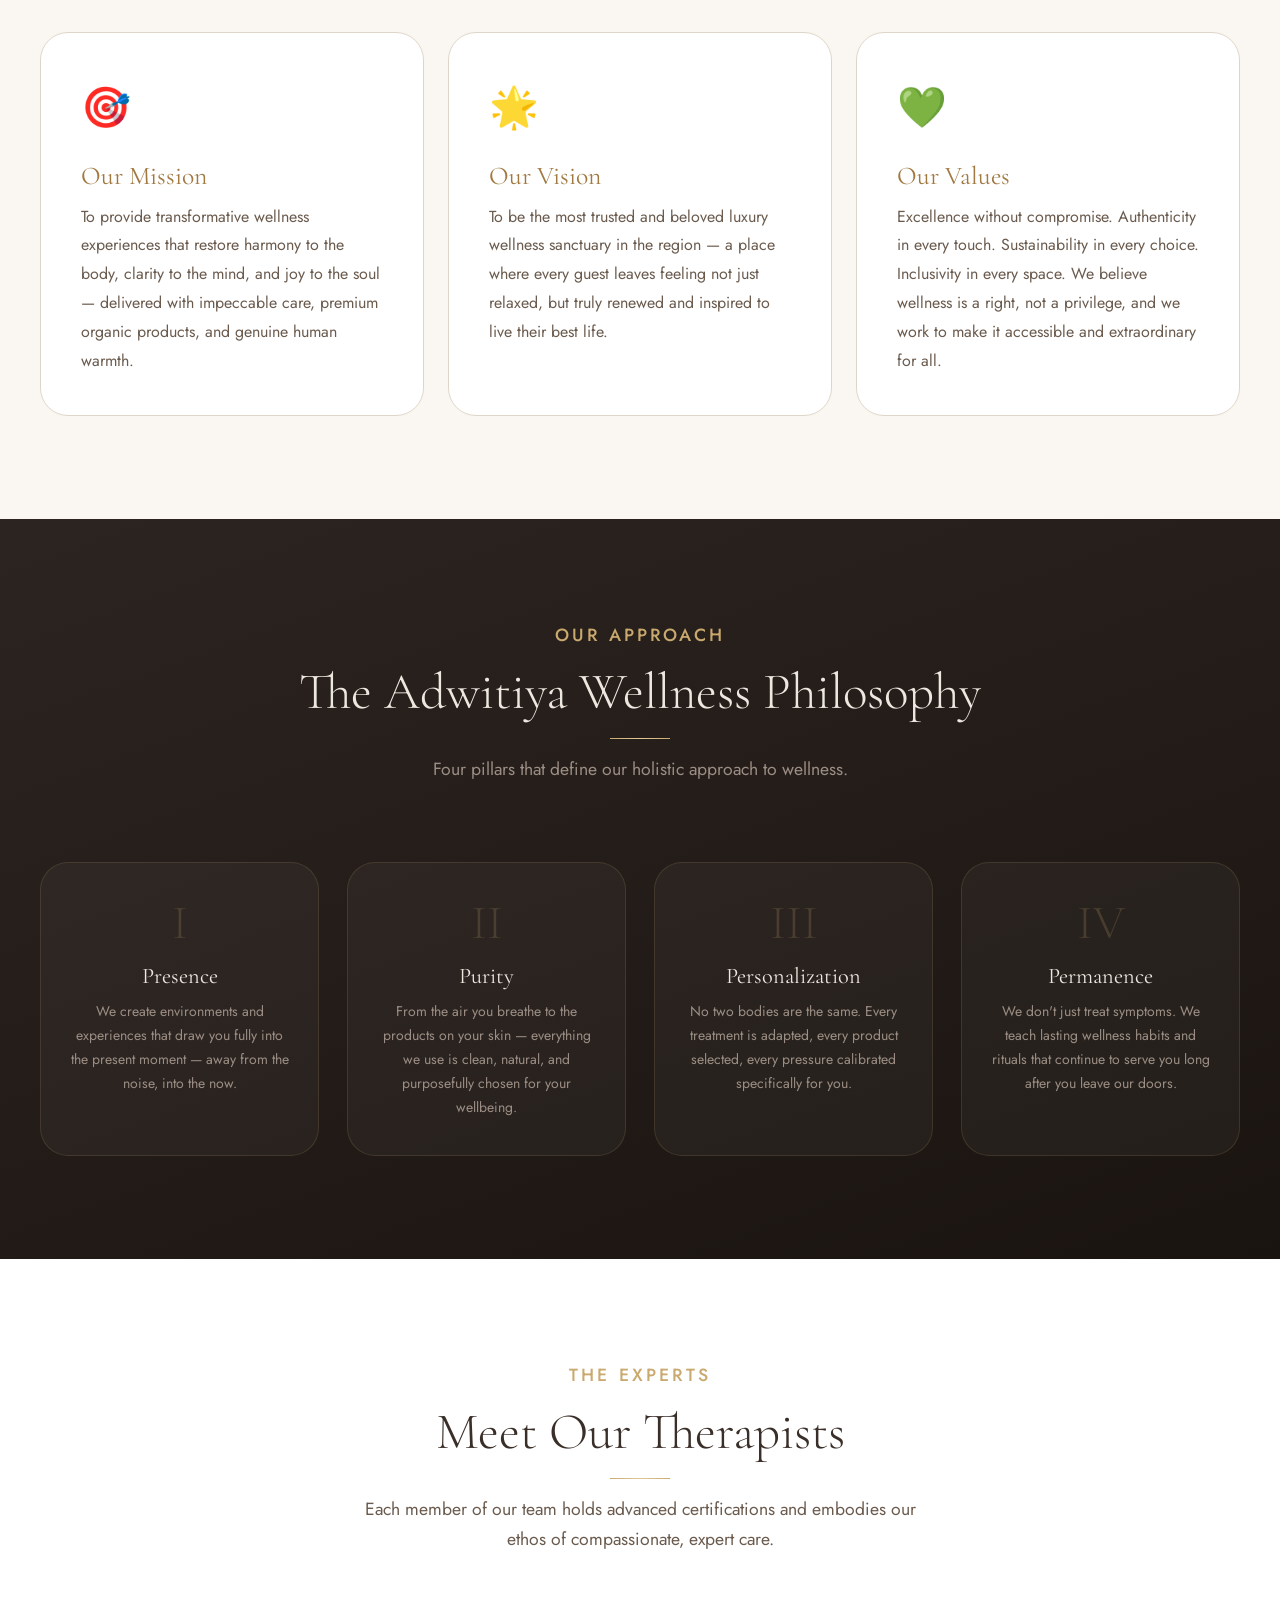
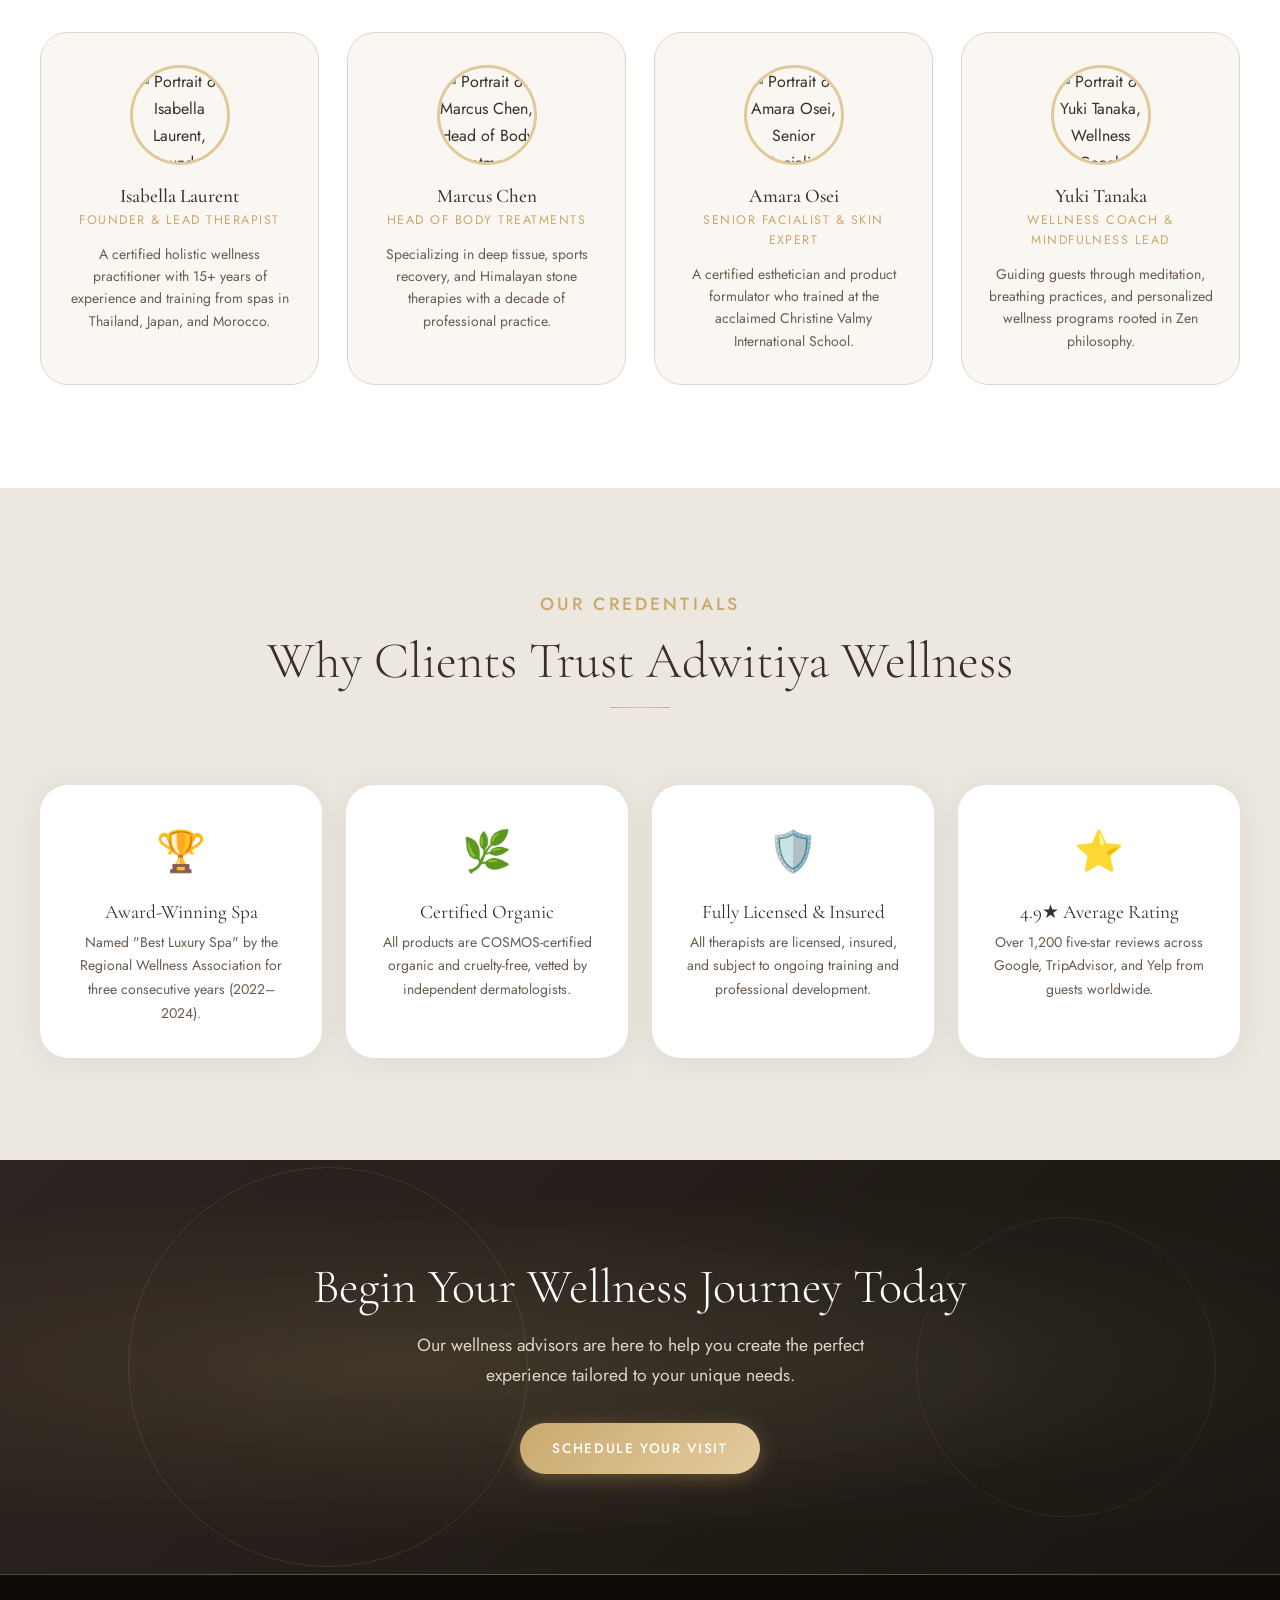
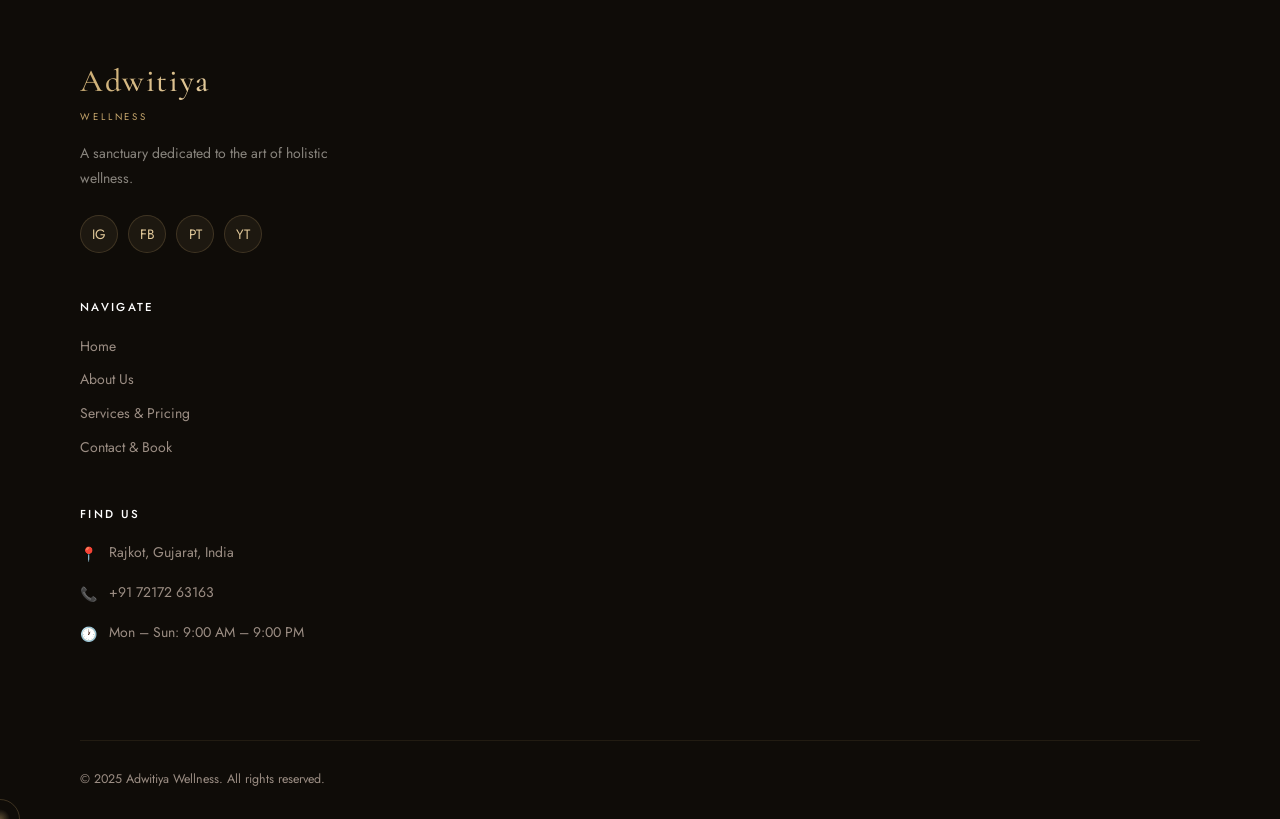
==== commit 27dcfd8a: "Add files via upload" ====
--- a/about.html
+++ b/about.html
@@ -3,11 +3,11 @@
 <head>
   <meta charset="UTF-8" />
   <meta name="viewport" content="width=device-width, initial-scale=1.0" />
-  <meta name="description" content="Discover the story behind Serenity Spa & Wellness — our mission, philosophy, and the dedicated team of expert therapists who make every visit extraordinary." />
+  <meta name="description" content="Discover the story behind Adwitiya Wellness — our mission, philosophy, and the dedicated team of expert therapists who make every visit extraordinary." />
   <meta name="keywords" content="about serenity spa, spa philosophy, wellness team, spa story, luxury spa mission" />
-  <meta property="og:title" content="About Us | Serenity Spa & Wellness" />
+  <meta property="og:title" content="About Us | Adwitiya Wellness" />
   <meta property="og:description" content="12 years of crafting transformative wellness experiences. Meet our team and discover our philosophy." />
-  <title>About Us | Serenity Spa & Wellness</title>
+  <title>About Us | Adwitiya Wellness</title>
   <link rel="stylesheet" href="style.css" />
   <link rel="preconnect" href="https://fonts.googleapis.com" />
   <link rel="preconnect" href="https://fonts.gstatic.com" crossorigin />
@@ -17,9 +17,9 @@
 
 <!-- NAVBAR -->
 <nav class="navbar" role="navigation" aria-label="Main Navigation">
-  <a href="index.html" class="navbar-logo" aria-label="Serenity Spa Home">
-    <span class="logo-main">Serenity</span>
-    <span class="logo-sub">Spa &amp; Wellness</span>
+  <a href="index.html" class="navbar-logo" aria-label="Adwitiya Wellness Home">
+    <span class="logo-main">Adwitiya</span>
+    <span class="logo-sub">Wellness</span>
   </a>
 
   <div class="navbar-links">
@@ -42,7 +42,7 @@
   <a href="about.html">About</a>
   <a href="pricing.html">Services &amp; Pricing</a>
   <a href="contact.html">Contact &amp; Book</a>
-  <div class="mobile-menu-footer"><p>Luxury Spa &amp; Wellness</p></div>
+  <div class="mobile-menu-footer"><p>Adwitiya Wellness</p></div>
 </div>
 
 <!-- ═══════════════════════════════════════════
@@ -76,13 +76,13 @@
         <h2 id="story-heading">A Vision Born from Passion</h2>
         <div class="divider-leaf"><span>✦</span></div>
         <p>
-          Serenity Spa &amp; Wellness was founded in 2012 with a single, unwavering belief: that true luxury is not about opulence — it's about feeling completely at peace. Our founder, Isabella Laurent, a certified holistic wellness practitioner and world traveler, spent a decade studying ancient healing traditions across Thailand, Bali, Japan, and Morocco before bringing the finest of those traditions home.
+          Adwitiya Wellness was founded in 2012 with a single, unwavering belief: that true luxury is not about opulence — it's about feeling completely at peace. Our founder, Isabella Laurent, a certified holistic wellness practitioner and world traveler, spent a decade studying ancient healing traditions across Thailand, Bali, Japan, and Morocco before bringing the finest of those traditions home.
         </p>
         <p>
           What began as an intimate boutique studio with just three treatment rooms has blossomed into a full-scale wellness destination with 18 specialist treatment rooms, a hydrotherapy suite, a couples retreat wing, and a meditation garden. Yet through every expansion, our philosophy has remained constant: each guest is treated as the only guest.
         </p>
         <p>
-          Today, Serenity is recognized as one of the region's most celebrated luxury spa destinations, having welcomed over 4,800 guests and maintained a 98% satisfaction rating — a testament to our uncompromising dedication to excellence.
+          Today, Adwitiya Wellness is recognized as one of the region's most celebrated luxury spa destinations, having welcomed over 4,800 guests and maintained a 98% satisfaction rating — a testament to our uncompromising dedication to excellence.
         </p>
         <div style="margin-top:32px;">
           <a href="contact.html" class="btn btn-primary">Book Your First Visit</a>
@@ -150,7 +150,7 @@
   <div class="container">
     <div class="section-header reveal">
       <p class="label" style="color:var(--gold);">Our Approach</p>
-      <h2 id="phil-heading" style="color:var(--beige);">The Serenity Philosophy</h2>
+      <h2 id="phil-heading" style="color:var(--beige);">The Adwitiya Wellness Philosophy</h2>
       <p style="color:var(--text-light);">Four pillars that define our holistic approach to wellness.</p>
     </div>
 
@@ -242,7 +242,7 @@
   <div class="container">
     <div class="section-header reveal">
       <p class="label">Our Credentials</p>
-      <h2 id="trust-heading">Why Clients Trust Serenity</h2>
+      <h2 id="trust-heading">Why Clients Trust Adwitiya Wellness</h2>
     </div>
 
     <div style="display:grid;grid-template-columns:repeat(auto-fit,minmax(240px,1fr));gap:24px;">
@@ -296,8 +296,8 @@
     <div class="footer-grid" style="grid-template-columns:1fr;gap:48px;">
 
       <div class="footer-brand">
-        <span class="logo-main">Serenity</span>
-        <span class="logo-sub">Spa &amp; Wellness</span>
+        <span class="logo-main">Adwitiya</span>
+        <span class="logo-sub">Wellness</span>
         <p>A sanctuary dedicated to the art of holistic wellness.</p>
         <div class="footer-socials" aria-label="Social media links">
           <a href="#" class="social-btn" aria-label="Instagram">IG</a>
@@ -322,11 +322,11 @@
         <address style="font-style:normal;">
           <div class="footer-contact-item">
             <span class="footer-contact-icon" aria-hidden="true">📍</span>
-            <span>123 Tranquil Gardens Blvd, Beverly Hills, CA 90210</span>
+            <span>Rajkot, Gujarat, India</span>
           </div>
           <div class="footer-contact-item">
             <span class="footer-contact-icon" aria-hidden="true">📞</span>
-            <a href="tel:+15551234567">+1 (555) 123-4567</a>
+            <a href="tel:+917217263163">+91 72172 63163</a>
           </div>
           <div class="footer-contact-item">
             <span class="footer-contact-icon" aria-hidden="true">🕐</span>
@@ -337,8 +337,8 @@
 
     </div>
     <div class="footer-bottom">
-      <p>© 2025 Serenity Spa &amp; Wellness. All rights reserved.</p>
-      <p>Crafted with care by <a href="https://www.webriseglobal.com" target="_blank" rel="noopener noreferrer">Webrise Global</a></p>
+      <p>© 2025 Adwitiya Wellness. All rights reserved.</p>
+      
     </div>
   </div>
 </footer>
--- a/style.css
+++ b/style.css
@@ -1,6 +1,5 @@
 /* ============================================================
-   SERENITY SPA & WELLNESS — Premium Stylesheet
-   Powered by Webrise Global | www.webriseglobal.com
+   ADWITIYA WELLNESS — Premium Stylesheet
    ============================================================ */
 
 /* ── Google Fonts ── */
@@ -259,19 +258,23 @@
   left: 0;
   right: 0;
   z-index: 1000;
-  padding: 24px var(--gutter);
+  padding: 0 var(--gutter);
+  height: 80px;
   display: flex;
   align-items: center;
   justify-content: space-between;
+  background: rgba(26, 20, 15, 0.96);
+  backdrop-filter: blur(20px) saturate(1.8);
+  -webkit-backdrop-filter: blur(20px) saturate(1.8);
+  border-bottom: 1px solid rgba(201, 169, 110, 0.12);
   transition: var(--transition);
 }
 
 .navbar.scrolled {
-  background: rgba(250,247,242,0.95);
-  backdrop-filter: blur(20px);
-  -webkit-backdrop-filter: blur(20px);
-  padding: 16px var(--gutter);
-  box-shadow: 0 2px 30px rgba(44,36,32,0.08);
+  background: rgba(22, 17, 12, 0.99);
+  box-shadow: 0 4px 40px rgba(0,0,0,0.4);
+  border-bottom-color: rgba(201, 169, 110, 0.18);
+  height: 72px;
 }
 
 .navbar-logo {
@@ -284,7 +287,7 @@
   font-family: var(--font-display);
   font-size: 1.5rem;
   font-weight: 500;
-  color: var(--text-dark);
+  color: var(--warm-white);
   letter-spacing: 0.04em;
 }
 
@@ -303,10 +306,10 @@
 }
 
 .navbar-links a {
-  font-size: 0.8rem;
-  letter-spacing: 0.12em;
+  font-size: 0.72rem;
+  letter-spacing: 0.14em;
   text-transform: uppercase;
-  color: var(--text-dark);
+  color: rgba(237, 232, 223, 0.75);
   font-weight: 500;
   transition: color var(--transition-fast);
   position: relative;
@@ -1081,9 +1084,9 @@
 
 .footer-grid {
   display: grid;
-  grid-template-columns: 1fr;
-  gap: 48px;
-  padding-bottom: 60px;
+  grid-template-columns: 1.8fr 1fr 1fr 1.4fr;
+  gap: 60px;
+  padding-bottom: 80px;
 }
 
 .footer-brand .logo-main {
@@ -1164,13 +1167,13 @@
 .footer-contact-icon { color: var(--gold); margin-top: 2px; }
 
 .footer-bottom {
-  border-top: 1px solid rgba(255,255,255,0.06);
-  padding: 24px 0;
-  display: flex;
-  flex-direction: column;
+  border-top: 1px solid rgba(201, 169, 110, 0.1);
+  padding: 28px 0;
+  display: flex;
+  flex-direction: row;
   align-items: center;
+  justify-content: space-between;
   gap: 12px;
-  text-align: center;
 }
 
 .footer-bottom p {
@@ -2144,3 +2147,1335 @@
   .navbar, .mobile-menu, .back-top, .hamburger { display: none !important; }
   body { background: white; color: black; }
 }
+
+/* ============================================================
+   ADWITIYA WELLNESS — Enhanced Modern Animations & Effects
+   ============================================================ */
+
+/* ── Enhanced Font Import ── */
+@import url('https://fonts.googleapis.com/css2?family=Playfair+Display:ital,wght@0,400;0,500;0,700;1,400;1,500&family=Cormorant+Garamond:ital,wght@0,300;0,400;0,500;1,300;1,400&family=Jost:wght@300;400;500;600&display=swap');
+
+/* ── CSS Custom Properties Enhancement ── */
+:root {
+  --gold-gradient: linear-gradient(135deg, #C9A96E 0%, #E2C99A 50%, #C9A96E 100%);
+  --dark-gradient: linear-gradient(135deg, #2C2420 0%, #3A2E28 100%);
+  --glass-bg: rgba(255, 255, 255, 0.08);
+  --glass-border: rgba(201, 169, 110, 0.2);
+  --glow-gold: 0 0 30px rgba(201, 169, 110, 0.3);
+  --glow-subtle: 0 0 60px rgba(201, 169, 110, 0.15);
+}
+
+/* ── Smooth Page Load Animation ── */
+@keyframes fadeInUp {
+  from { opacity: 0; transform: translateY(40px); }
+  to   { opacity: 1; transform: translateY(0); }
+}
+
+@keyframes fadeInLeft {
+  from { opacity: 0; transform: translateX(-40px); }
+  to   { opacity: 1; transform: translateX(0); }
+}
+
+@keyframes fadeInRight {
+  from { opacity: 0; transform: translateX(40px); }
+  to   { opacity: 1; transform: translateX(0); }
+}
+
+@keyframes scaleIn {
+  from { opacity: 0; transform: scale(0.92); }
+  to   { opacity: 1; transform: scale(1); }
+}
+
+@keyframes shimmer {
+  0%   { background-position: -200% center; }
+  100% { background-position: 200% center; }
+}
+
+@keyframes float {
+  0%, 100% { transform: translateY(0px); }
+  50%       { transform: translateY(-12px); }
+}
+
+@keyframes pulseGlow {
+  0%, 100% { box-shadow: 0 0 20px rgba(201, 169, 110, 0.2); }
+  50%       { box-shadow: 0 0 40px rgba(201, 169, 110, 0.5); }
+}
+
+@keyframes rotateIn {
+  from { opacity: 0; transform: rotate(-5deg) scale(0.9); }
+  to   { opacity: 1; transform: rotate(0deg) scale(1); }
+}
+
+@keyframes lineExpand {
+  from { width: 0; opacity: 0; }
+  to   { width: 60px; opacity: 1; }
+}
+
+@keyframes borderGlow {
+  0%, 100% { border-color: rgba(201, 169, 110, 0.3); }
+  50%       { border-color: rgba(201, 169, 110, 0.8); }
+}
+
+/* ── Enhanced Navbar ── */
+.navbar.scrolled {
+  box-shadow: 0 4px 40px rgba(0,0,0,0.4), 0 1px 0 rgba(201,169,110,0.15);
+}
+
+.logo-main {
+  background: linear-gradient(135deg, #C9A96E, #E2C99A, #C9A96E);
+  background-size: 200% auto;
+  -webkit-background-clip: text;
+  -webkit-text-fill-color: transparent;
+  background-clip: text;
+  animation: shimmer 4s linear infinite;
+  font-family: 'Playfair Display', 'Cormorant Garamond', serif !important;
+  letter-spacing: 0.05em;
+}
+
+.navbar-links a {
+  position: relative;
+  transition: color 0.3s ease;
+}
+
+.navbar-links a::after {
+  content: '';
+  position: absolute;
+  bottom: -4px;
+  left: 0;
+  width: 0;
+  height: 1px;
+  background: var(--gold-gradient);
+  transition: width 0.3s ease;
+}
+
+.navbar-links a:hover::after,
+.navbar-links a.active::after {
+  width: 100%;
+}
+
+/* ── Enhanced Hero ── */
+.hero {
+  position: relative;
+  overflow: hidden;
+}
+
+.hero::before {
+  content: '';
+  position: absolute;
+  inset: 0;
+  background: 
+    radial-gradient(ellipse at 20% 50%, rgba(201, 169, 110, 0.08) 0%, transparent 60%),
+    radial-gradient(ellipse at 80% 20%, rgba(138, 158, 133, 0.06) 0%, transparent 50%),
+    linear-gradient(135deg, rgba(44,36,32,0.75) 0%, rgba(44,36,32,0.4) 50%, rgba(44,36,32,0.7) 100%);
+  z-index: 1;
+  pointer-events: none;
+}
+
+.hero-content {
+  animation: fadeInUp 1.2s cubic-bezier(0.25, 0.46, 0.45, 0.94) forwards;
+  opacity: 0;
+  animation-delay: 0.3s;
+}
+
+.hero-eyebrow {
+  animation: fadeInLeft 1s ease forwards;
+  animation-delay: 0.5s;
+  opacity: 0;
+}
+
+.hero h1 {
+  animation: fadeInUp 1.2s ease forwards;
+  animation-delay: 0.7s;
+  opacity: 0;
+  text-shadow: 0 4px 30px rgba(0,0,0,0.3);
+}
+
+.hero-desc {
+  animation: fadeInUp 1s ease forwards;
+  animation-delay: 0.9s;
+  opacity: 0;
+}
+
+.hero-cta {
+  animation: fadeInUp 1s ease forwards;
+  animation-delay: 1.1s;
+  opacity: 0;
+}
+
+.hero-bg img {
+  transition: transform 8s ease;
+  transform: scale(1.05);
+}
+
+.hero:hover .hero-bg img {
+  transform: scale(1.0);
+}
+
+/* ── Decorative Floating Orbs (hero background) ── */
+.hero::after {
+  content: '';
+  position: absolute;
+  width: 600px;
+  height: 600px;
+  border-radius: 50%;
+  background: radial-gradient(circle, rgba(201,169,110,0.06) 0%, transparent 70%);
+  top: -100px;
+  right: -100px;
+  z-index: 1;
+  animation: float 8s ease-in-out infinite;
+  pointer-events: none;
+}
+
+/* ── Enhanced Buttons ── */
+.btn {
+  position: relative;
+  overflow: hidden;
+  transition: all 0.35s cubic-bezier(0.25, 0.46, 0.45, 0.94) !important;
+}
+
+.btn::before {
+  content: '';
+  position: absolute;
+  top: 50%;
+  left: 50%;
+  width: 0;
+  height: 0;
+  background: rgba(255,255,255,0.1);
+  border-radius: 50%;
+  transform: translate(-50%, -50%);
+  transition: width 0.6s ease, height 0.6s ease, opacity 0.6s ease;
+  opacity: 0;
+}
+
+.btn:hover::before {
+  width: 400px;
+  height: 400px;
+  opacity: 1;
+}
+
+.btn-primary {
+  background: var(--gold-gradient) !important;
+  background-size: 200% auto !important;
+  box-shadow: 0 4px 20px rgba(201, 169, 110, 0.35) !important;
+}
+
+.btn-primary:hover {
+  background-position: right center !important;
+  box-shadow: 0 8px 35px rgba(201, 169, 110, 0.5) !important;
+  transform: translateY(-2px) !important;
+}
+
+.btn-primary:active {
+  transform: translateY(0) !important;
+}
+
+/* ── Enhanced Section Headers ── */
+.section-header h2::after {
+  content: '';
+  display: block;
+  width: 0;
+  height: 1px;
+  background: var(--gold-gradient);
+  margin: 16px auto 0;
+  transition: width 0.8s cubic-bezier(0.25, 0.46, 0.45, 0.94);
+}
+
+.section-header.in-view h2::after {
+  width: 60px;
+  animation: lineExpand 0.8s ease forwards;
+}
+
+/* ── Enhanced Service Cards ── */
+.service-card {
+  border-radius: 16px !important;
+  overflow: hidden;
+  transition: all 0.5s cubic-bezier(0.25, 0.46, 0.45, 0.94) !important;
+  box-shadow: 0 8px 32px rgba(44,36,32,0.15) !important;
+  border: 1px solid rgba(201,169,110,0.1);
+}
+
+.service-card:hover {
+  transform: translateY(-10px) scale(1.02) !important;
+  box-shadow: 0 24px 60px rgba(44,36,32,0.25), var(--glow-subtle) !important;
+  border-color: rgba(201,169,110,0.3);
+}
+
+.service-card img {
+  transition: transform 0.7s ease !important;
+}
+
+.service-card:hover img {
+  transform: scale(1.1) !important;
+}
+
+.service-card-overlay {
+  background: linear-gradient(0deg, rgba(44,36,32,0.97) 0%, rgba(44,36,32,0.6) 60%, transparent 100%) !important;
+  transition: all 0.5s ease !important;
+}
+
+.service-card:hover .service-card-overlay {
+  background: linear-gradient(0deg, rgba(44,36,32,1) 0%, rgba(44,36,32,0.8) 70%, rgba(44,36,32,0.2) 100%) !important;
+}
+
+.service-card-link {
+  position: relative;
+  overflow: hidden;
+  display: inline-flex;
+  align-items: center;
+  gap: 6px;
+  padding: 8px 16px;
+  border-radius: 100px;
+  background: rgba(201,169,110,0.15);
+  border: 1px solid rgba(201,169,110,0.3);
+  transition: all 0.3s ease;
+  color: var(--gold-light);
+}
+
+.service-card-link:hover {
+  background: rgba(201,169,110,0.3);
+  border-color: var(--gold);
+  transform: translateX(4px);
+}
+
+/* ── Enhanced Why Us Section ── */
+.why-us-image-main {
+  border-radius: 20px !important;
+  overflow: hidden;
+  box-shadow: 0 20px 60px rgba(44,36,32,0.2), 0 0 0 1px rgba(201,169,110,0.15) !important;
+}
+
+.why-us-image-main img {
+  transition: transform 0.8s ease !important;
+}
+
+.why-us-image-main:hover img {
+  transform: scale(1.05) !important;
+}
+
+.why-us-badge {
+  background: var(--gold-gradient) !important;
+  animation: pulseGlow 3s ease-in-out infinite !important;
+  border-radius: 16px !important;
+}
+
+.why-feature {
+  padding: 20px !important;
+  border-radius: 12px;
+  border: 1px solid rgba(201,169,110,0.1);
+  transition: all 0.35s ease !important;
+  background: rgba(201,169,110,0.03);
+}
+
+.why-feature:hover {
+  background: rgba(201,169,110,0.08) !important;
+  border-color: rgba(201,169,110,0.25) !important;
+  transform: translateX(6px) !important;
+  box-shadow: 0 4px 20px rgba(44,36,32,0.08);
+}
+
+.why-icon {
+  transition: transform 0.3s ease;
+  font-size: 1.5rem !important;
+}
+
+.why-feature:hover .why-icon {
+  transform: scale(1.2) rotate(5deg);
+}
+
+/* ── Enhanced Testimonials ── */
+.testimonial-card {
+  background: linear-gradient(135deg, rgba(255,255,255,0.9) 0%, rgba(237,232,223,0.95) 100%) !important;
+  border: 1px solid rgba(201,169,110,0.15) !important;
+  border-radius: 20px !important;
+  transition: all 0.4s ease !important;
+  backdrop-filter: blur(10px);
+}
+
+.testimonial-card:hover {
+  transform: translateY(-8px) !important;
+  box-shadow: 0 24px 60px rgba(44,36,32,0.15), 0 0 0 1px rgba(201,169,110,0.2) !important;
+}
+
+.quote-mark {
+  background: var(--gold-gradient);
+  -webkit-background-clip: text;
+  -webkit-text-fill-color: transparent;
+  background-clip: text;
+  font-size: 4rem !important;
+  line-height: 1 !important;
+}
+
+/* ── Enhanced Gallery ── */
+.gallery-item {
+  border-radius: 16px !important;
+  overflow: hidden;
+  transition: all 0.5s cubic-bezier(0.25, 0.46, 0.45, 0.94) !important;
+  box-shadow: 0 4px 20px rgba(44,36,32,0.12) !important;
+}
+
+.gallery-item:hover {
+  transform: scale(1.03) !important;
+  box-shadow: 0 20px 50px rgba(44,36,32,0.25) !important;
+  z-index: 10;
+}
+
+.gallery-item img {
+  transition: transform 0.7s ease !important;
+}
+
+.gallery-item:hover img {
+  transform: scale(1.1) !important;
+}
+
+.gallery-item-overlay {
+  background: linear-gradient(135deg, rgba(201,169,110,0.3), rgba(44,36,32,0.5)) !important;
+  backdrop-filter: blur(4px);
+  transition: opacity 0.4s ease !important;
+  border-radius: 0 !important;
+}
+
+/* ── Enhanced Offer Banner ── */
+.offer-banner {
+  background: 
+    radial-gradient(ellipse at 30% 50%, rgba(201,169,110,0.15) 0%, transparent 60%),
+    radial-gradient(ellipse at 70% 50%, rgba(138,158,133,0.08) 0%, transparent 60%),
+    linear-gradient(135deg, #2C2420 0%, #1a1510 100%) !important;
+  position: relative;
+  overflow: hidden;
+}
+
+.offer-banner::before {
+  content: '';
+  position: absolute;
+  width: 400px;
+  height: 400px;
+  border-radius: 50%;
+  border: 1px solid rgba(201,169,110,0.15);
+  top: 50%;
+  left: 10%;
+  transform: translateY(-50%);
+  animation: float 10s ease-in-out infinite;
+  pointer-events: none;
+}
+
+.offer-banner::after {
+  content: '';
+  position: absolute;
+  width: 300px;
+  height: 300px;
+  border-radius: 50%;
+  border: 1px solid rgba(201,169,110,0.1);
+  top: 50%;
+  right: 5%;
+  transform: translateY(-50%);
+  animation: float 12s ease-in-out infinite reverse;
+  pointer-events: none;
+}
+
+.offer-badge {
+  animation: pulseGlow 2s ease-in-out infinite !important;
+  background: var(--gold-gradient) !important;
+  letter-spacing: 0.1em !important;
+}
+
+/* ── Enhanced Footer ── */
+.footer {
+  background: 
+    radial-gradient(ellipse at 20% 80%, rgba(201,169,110,0.05) 0%, transparent 50%),
+    linear-gradient(180deg, #1a1510 0%, #110e0a 100%) !important;
+  position: relative;
+}
+
+.footer::before {
+  content: '';
+  position: absolute;
+  top: 0;
+  left: 0;
+  right: 0;
+  height: 1px;
+  background: var(--gold-gradient);
+  opacity: 0.4;
+}
+
+.footer-brand .logo-main {
+  font-size: 2rem !important;
+}
+
+.footer-brand p {
+  color: rgba(237,232,223,0.55) !important;
+  line-height: 1.8;
+}
+
+.social-btn {
+  background: rgba(201,169,110,0.08) !important;
+  border: 1px solid rgba(201,169,110,0.2) !important;
+  transition: all 0.3s ease !important;
+  color: var(--gold-light) !important;
+}
+
+.social-btn:hover {
+  background: rgba(201,169,110,0.2) !important;
+  border-color: var(--gold) !important;
+  transform: translateY(-3px) !important;
+  box-shadow: 0 8px 20px rgba(201,169,110,0.2) !important;
+}
+
+.footer-links a {
+  position: relative;
+  transition: all 0.3s ease !important;
+  padding-left: 0 !important;
+}
+
+.footer-links a::before {
+  content: '→';
+  position: absolute;
+  left: -20px;
+  opacity: 0;
+  transition: all 0.3s ease;
+  color: var(--gold);
+  font-size: 0.75rem;
+}
+
+.footer-links a:hover {
+  color: var(--gold-light) !important;
+  padding-left: 20px !important;
+}
+
+.footer-links a:hover::before {
+  opacity: 1;
+  left: 0;
+}
+
+.footer-contact-item a:hover {
+  color: var(--gold-light) !important;
+}
+
+/* ── Enhanced Reveal Animations ── */
+.reveal {
+  opacity: 0;
+  transform: translateY(30px);
+  transition: opacity 0.8s cubic-bezier(0.25, 0.46, 0.45, 0.94), 
+              transform 0.8s cubic-bezier(0.25, 0.46, 0.45, 0.94) !important;
+}
+
+.reveal.visible {
+  opacity: 1;
+  transform: translateY(0);
+}
+
+.reveal-left {
+  opacity: 0;
+  transform: translateX(-40px);
+  transition: opacity 0.9s cubic-bezier(0.25, 0.46, 0.45, 0.94),
+              transform 0.9s cubic-bezier(0.25, 0.46, 0.45, 0.94) !important;
+}
+
+.reveal-left.visible {
+  opacity: 1;
+  transform: translateX(0);
+}
+
+.reveal-right {
+  opacity: 0;
+  transform: translateX(40px);
+  transition: opacity 0.9s cubic-bezier(0.25, 0.46, 0.45, 0.94),
+              transform 0.9s cubic-bezier(0.25, 0.46, 0.45, 0.94) !important;
+}
+
+.reveal-right.visible {
+  opacity: 1;
+  transform: translateX(0);
+}
+
+/* ── Enhanced Marquee ── */
+.marquee-bar {
+  background: var(--gold-gradient) !important;
+  background-size: 200% auto !important;
+  animation: shimmer 8s linear infinite !important;
+}
+
+.marquee-item {
+  color: #1a1510 !important;
+  font-weight: 500 !important;
+  letter-spacing: 0.1em !important;
+}
+
+.marquee-dot {
+  background: rgba(26,21,16,0.4) !important;
+}
+
+/* ── Treat Items Enhancement ── */
+.treat-item {
+  border-radius: 12px !important;
+  transition: all 0.35s ease !important;
+  border: 1px solid rgba(201,169,110,0.08) !important;
+}
+
+.treat-item:hover {
+  background: rgba(201,169,110,0.08) !important;
+  border-color: rgba(201,169,110,0.25) !important;
+  transform: translateX(8px) !important;
+}
+
+.treat-price {
+  background: var(--gold-gradient) !important;
+  -webkit-background-clip: text !important;
+  -webkit-text-fill-color: transparent !important;
+  background-clip: text !important;
+  font-weight: 600 !important;
+  font-size: 1.1rem !important;
+}
+
+/* ── Enhanced Back to Top ── */
+.back-top {
+  background: var(--gold-gradient) !important;
+  border-radius: 50% !important;
+  box-shadow: 0 4px 20px rgba(201,169,110,0.4) !important;
+  transition: all 0.35s ease !important;
+  color: #1a1510 !important;
+  font-weight: 600 !important;
+}
+
+.back-top:hover {
+  transform: translateY(-4px) !important;
+  box-shadow: 0 12px 30px rgba(201,169,110,0.5) !important;
+}
+
+/* ── FAQ Enhancement ── */
+.faq-item {
+  border-radius: 12px !important;
+  border: 1px solid rgba(201,169,110,0.1) !important;
+  overflow: hidden;
+  transition: all 0.3s ease !important;
+  margin-bottom: 12px !important;
+}
+
+.faq-item:hover {
+  border-color: rgba(201,169,110,0.3) !important;
+  box-shadow: 0 4px 20px rgba(44,36,32,0.08) !important;
+}
+
+.faq-question {
+  transition: color 0.3s ease !important;
+}
+
+.faq-question:hover,
+.faq-item.open .faq-question {
+  color: var(--gold) !important;
+}
+
+/* ── Form Enhancement ── */
+.form-group input,
+.form-group textarea,
+.form-group select {
+  border: 1px solid rgba(201,169,110,0.2) !important;
+  border-radius: 10px !important;
+  transition: all 0.3s ease !important;
+  background: rgba(255,255,255,0.7) !important;
+}
+
+.form-group input:focus,
+.form-group textarea:focus,
+.form-group select:focus {
+  border-color: var(--gold) !important;
+  box-shadow: 0 0 0 3px rgba(201,169,110,0.15), 0 4px 20px rgba(201,169,110,0.1) !important;
+  background: rgba(255,255,255,0.95) !important;
+  transform: translateY(-1px);
+}
+
+/* ── Contact Info Card ── */
+.contact-info-card {
+  border-radius: 20px !important;
+  border: 1px solid rgba(201,169,110,0.15) !important;
+  box-shadow: 0 8px 40px rgba(44,36,32,0.08) !important;
+}
+
+.info-block {
+  border-radius: 10px;
+  transition: all 0.3s ease;
+  padding: 16px !important;
+}
+
+.info-block:hover {
+  background: rgba(201,169,110,0.06);
+}
+
+/* ── CTA Block ── */
+.cta-block {
+  border-radius: 16px !important;
+  border: 1px solid rgba(201,169,110,0.12) !important;
+  transition: all 0.4s ease !important;
+  background: rgba(255,255,255,0.7) !important;
+  backdrop-filter: blur(10px);
+}
+
+.cta-block:hover {
+  background: rgba(255,255,255,0.95) !important;
+  border-color: rgba(201,169,110,0.3) !important;
+  transform: translateY(-6px) !important;
+  box-shadow: 0 16px 40px rgba(44,36,32,0.12), 0 0 0 1px rgba(201,169,110,0.15) !important;
+}
+
+.cta-block-icon {
+  transition: transform 0.3s ease;
+  font-size: 2rem !important;
+}
+
+.cta-block:hover .cta-block-icon {
+  transform: scale(1.15) rotate(-5deg);
+}
+
+/* ── Stats Counter Enhancement ── */
+[data-count] {
+  font-family: 'Playfair Display', 'Cormorant Garamond', serif;
+  background: var(--gold-gradient);
+  -webkit-background-clip: text;
+  -webkit-text-fill-color: transparent;
+  background-clip: text;
+}
+
+/* ── Page Hero Enhancement ── */
+.page-hero {
+  position: relative;
+  overflow: hidden;
+}
+
+.page-hero::before {
+  content: '';
+  position: absolute;
+  inset: 0;
+  background: 
+    radial-gradient(ellipse at 30% 60%, rgba(201,169,110,0.12) 0%, transparent 50%),
+    linear-gradient(135deg, rgba(44,36,32,0.85) 0%, rgba(44,36,32,0.6) 100%);
+  z-index: 1;
+  pointer-events: none;
+}
+
+.page-hero-content {
+  animation: fadeInUp 1s ease forwards;
+  opacity: 0;
+  animation-delay: 0.3s;
+}
+
+/* ── Pricing Card Enhancement ── */
+.price-card,
+.pricing-card,
+.package-card {
+  border-radius: 20px !important;
+  transition: all 0.4s cubic-bezier(0.25, 0.46, 0.45, 0.94) !important;
+  border: 1px solid rgba(201,169,110,0.12) !important;
+}
+
+.price-card:hover,
+.pricing-card:hover,
+.package-card:hover {
+  transform: translateY(-8px) !important;
+  border-color: rgba(201,169,110,0.3) !important;
+  box-shadow: 0 20px 50px rgba(44,36,32,0.15) !important;
+}
+
+/* ── Section Label Enhancement ── */
+.label {
+  position: relative;
+  display: inline-block;
+}
+
+.text-gold {
+  background: var(--gold-gradient);
+  -webkit-background-clip: text;
+  -webkit-text-fill-color: transparent;
+  background-clip: text;
+}
+
+/* ── Mobile Enhancements ── */
+@media (max-width: 768px) {
+  .hero::after { display: none; }
+  .offer-banner::before,
+  .offer-banner::after { display: none; }
+  
+  .service-card:hover {
+    transform: translateY(-5px) scale(1.01) !important;
+  }
+  
+  .why-feature:hover {
+    transform: translateX(3px) !important;
+  }
+}
+
+/* ── Custom Scrollbar ── */
+::-webkit-scrollbar {
+  width: 6px;
+}
+
+::-webkit-scrollbar-track {
+  background: #1a1510;
+}
+
+::-webkit-scrollbar-thumb {
+  background: linear-gradient(180deg, #C9A96E, #A07840);
+  border-radius: 999px;
+}
+
+::-webkit-scrollbar-thumb:hover {
+  background: linear-gradient(180deg, #E2C99A, #C9A96E);
+}
+
+/* ── Selection Color ── */
+::selection {
+  background: rgba(201, 169, 110, 0.3);
+  color: var(--text-dark);
+}
+
+/* ── Focus Visible (Accessibility) ── */
+:focus-visible {
+  outline: 2px solid var(--gold);
+  outline-offset: 3px;
+}
+
+/* ── Loading Skeleton Shimmer for Images ── */
+img {
+  background: linear-gradient(90deg, rgba(237,232,223,0.3) 0%, rgba(201,169,110,0.1) 50%, rgba(237,232,223,0.3) 100%);
+  background-size: 200% 100%;
+}
+
+img[src] {
+  background: none;
+}
+
+/* ── Map Section ── */
+.map-embed {
+  border-radius: 20px !important;
+  overflow: hidden;
+  box-shadow: 0 8px 40px rgba(44,36,32,0.15) !important;
+  border: 1px solid rgba(201,169,110,0.2) !important;
+}
+
+/* ── Floating particles decoration ── */
+.why-us {
+  position: relative;
+  overflow: hidden;
+}
+
+/* ── Enhanced Section Transitions ── */
+.section {
+  position: relative;
+}
+
+/* ── Animated Gradient Text for headings ── */
+.hero h1 em {
+  background: linear-gradient(135deg, #E2C99A 0%, #C9A96E 50%, #A07840 75%, #E2C99A 100%);
+  background-size: 300% auto;
+  -webkit-background-clip: text;
+  -webkit-text-fill-color: transparent;
+  background-clip: text;
+  animation: shimmer 5s linear infinite;
+  font-style: italic;
+}
+
+/* ── Logo Animation ── */
+.navbar-logo {
+  transition: opacity 0.3s ease !important;
+}
+
+.navbar-logo:hover {
+  opacity: 0.85;
+}
+
+/* ── Service card number styling ── */
+.service-card-num {
+  font-family: 'Playfair Display', 'Cormorant Garamond', serif !important;
+  font-size: 3rem !important;
+  font-weight: 300 !important;
+  opacity: 0.2 !important;
+  transition: opacity 0.3s ease;
+}
+
+.service-card:hover .service-card-num {
+  opacity: 0.5 !important;
+}
+
+
+/* ============================================================
+   ADWITIYA WELLNESS — Professional Footer & WhatsApp Redesign
+   ============================================================ */
+
+/* ── New Footer Structure ── */
+.footer {
+  background: #0f0c08 !important;
+  color: rgba(237, 232, 223, 0.7);
+  padding-top: 80px;
+  position: relative;
+}
+
+.footer-top-accent {
+  height: 1px;
+  background: linear-gradient(90deg, transparent 0%, rgba(201,169,110,0.2) 20%, rgba(201,169,110,0.5) 50%, rgba(201,169,110,0.2) 80%, transparent 100%);
+  margin-bottom: 80px;
+}
+
+.footer-main-grid {
+  display: grid;
+  grid-template-columns: 1.8fr 1fr 1fr 1.5fr;
+  gap: 64px;
+  padding-bottom: 64px;
+}
+
+/* ── Footer Brand Column ── */
+.footer-brand-col {
+  display: flex;
+  flex-direction: column;
+}
+
+.footer-logo {
+  display: flex;
+  flex-direction: column;
+  line-height: 1;
+  margin-bottom: 20px;
+  text-decoration: none;
+}
+
+.footer-logo-main {
+  font-family: 'Playfair Display', 'Cormorant Garamond', Georgia, serif;
+  font-size: 2rem;
+  font-weight: 500;
+  background: linear-gradient(135deg, #C9A96E, #E2C99A, #C9A96E);
+  background-size: 200% auto;
+  -webkit-background-clip: text;
+  -webkit-text-fill-color: transparent;
+  background-clip: text;
+  letter-spacing: 0.04em;
+}
+
+.footer-logo-sub {
+  font-size: 0.6rem;
+  letter-spacing: 0.35em;
+  text-transform: uppercase;
+  color: rgba(201, 169, 110, 0.6);
+  font-weight: 500;
+  margin-top: 4px;
+}
+
+.footer-tagline {
+  font-size: 0.875rem;
+  line-height: 1.8;
+  color: rgba(237, 232, 223, 0.45);
+  max-width: 300px;
+  margin-bottom: 28px;
+}
+
+.footer-socials {
+  display: flex;
+  gap: 10px;
+  flex-wrap: wrap;
+}
+
+.footer-social-link {
+  width: 40px;
+  height: 40px;
+  border-radius: 50%;
+  border: 1px solid rgba(201, 169, 110, 0.15);
+  background: rgba(201, 169, 110, 0.04);
+  display: flex;
+  align-items: center;
+  justify-content: center;
+  color: rgba(237, 232, 223, 0.5);
+  text-decoration: none;
+  transition: all 0.3s ease;
+}
+
+.footer-social-link:hover {
+  border-color: rgba(201, 169, 110, 0.5);
+  color: #C9A96E;
+  background: rgba(201, 169, 110, 0.1);
+  transform: translateY(-3px);
+  box-shadow: 0 8px 20px rgba(201, 169, 110, 0.15);
+}
+
+/* ── Footer Nav Columns ── */
+.footer-nav-col {
+  display: flex;
+  flex-direction: column;
+}
+
+.footer-col-heading {
+  font-family: 'Jost', sans-serif !important;
+  font-size: 0.68rem;
+  letter-spacing: 0.22em;
+  text-transform: uppercase;
+  color: rgba(201, 169, 110, 0.7);
+  font-weight: 600;
+  margin-bottom: 24px;
+  padding-bottom: 12px;
+  border-bottom: 1px solid rgba(201, 169, 110, 0.12);
+}
+
+.footer-nav-col nav {
+  display: flex;
+  flex-direction: column;
+  gap: 4px;
+}
+
+.footer-nav-link {
+  font-size: 0.88rem;
+  color: rgba(237, 232, 223, 0.5);
+  text-decoration: none;
+  padding: 7px 0;
+  transition: all 0.25s ease;
+  display: flex;
+  align-items: center;
+  gap: 0;
+  position: relative;
+  border-bottom: 1px solid rgba(255,255,255,0.03);
+}
+
+.footer-nav-link::before {
+  content: '';
+  display: inline-block;
+  width: 0;
+  height: 1px;
+  background: #C9A96E;
+  margin-right: 0;
+  transition: width 0.3s ease, margin-right 0.3s ease;
+  vertical-align: middle;
+  margin-top: -1px;
+}
+
+.footer-nav-link:hover {
+  color: #E2C99A;
+  padding-left: 16px;
+}
+
+.footer-nav-link:hover::before {
+  width: 10px;
+  margin-right: 6px;
+  margin-left: -16px;
+}
+
+/* ── Footer Contact Column ── */
+.footer-contact-col {
+  display: flex;
+  flex-direction: column;
+}
+
+.footer-contact-list {
+  display: flex;
+  flex-direction: column;
+  gap: 16px;
+  margin-bottom: 28px;
+}
+
+.footer-contact-row {
+  display: flex;
+  align-items: flex-start;
+  gap: 12px;
+  font-size: 0.85rem;
+  color: rgba(237, 232, 223, 0.5);
+  line-height: 1.5;
+}
+
+.footer-contact-icon-wrap {
+  width: 28px;
+  height: 28px;
+  border-radius: 50%;
+  background: rgba(201, 169, 110, 0.08);
+  border: 1px solid rgba(201, 169, 110, 0.15);
+  display: flex;
+  align-items: center;
+  justify-content: center;
+  color: #C9A96E;
+  flex-shrink: 0;
+  margin-top: 1px;
+}
+
+.footer-contact-row a {
+  color: rgba(237, 232, 223, 0.5);
+  text-decoration: none;
+  transition: color 0.25s ease;
+}
+
+.footer-contact-row a:hover {
+  color: #C9A96E;
+}
+
+.footer-cta-btn {
+  display: inline-flex;
+  align-items: center;
+  justify-content: center;
+  padding: 13px 22px;
+  background: transparent;
+  border: 1px solid rgba(201, 169, 110, 0.35);
+  border-radius: 100px;
+  color: #C9A96E;
+  font-size: 0.75rem;
+  font-weight: 500;
+  letter-spacing: 0.12em;
+  text-transform: uppercase;
+  text-decoration: none;
+  transition: all 0.3s ease;
+  margin-top: auto;
+}
+
+.footer-cta-btn:hover {
+  background: rgba(201, 169, 110, 0.12);
+  border-color: #C9A96E;
+  color: #E2C99A;
+  box-shadow: 0 4px 20px rgba(201, 169, 110, 0.15);
+  transform: translateY(-2px);
+}
+
+/* ── Footer Divider ── */
+.footer-divider {
+  height: 1px;
+  background: linear-gradient(90deg, transparent 0%, rgba(255,255,255,0.05) 30%, rgba(255,255,255,0.05) 70%, transparent 100%);
+  margin-bottom: 0;
+}
+
+/* ── Footer Bottom Bar ── */
+.footer-bottom-bar {
+  display: flex;
+  align-items: center;
+  justify-content: space-between;
+  padding: 24px 0;
+  flex-wrap: wrap;
+  gap: 12px;
+}
+
+.footer-copy {
+  font-size: 0.78rem !important;
+  color: rgba(237, 232, 223, 0.28) !important;
+}
+
+.footer-bottom-links {
+  display: flex;
+  align-items: center;
+  gap: 12px;
+}
+
+.footer-bottom-links a {
+  font-size: 0.75rem;
+  color: rgba(237, 232, 223, 0.28);
+  text-decoration: none;
+  transition: color 0.25s ease;
+}
+
+.footer-bottom-links a:hover {
+  color: #C9A96E;
+}
+
+.footer-dot {
+  color: rgba(237, 232, 223, 0.2);
+  font-size: 0.75rem;
+}
+
+/* ── WhatsApp Floating Button ── */
+.whatsapp-float {
+  position: fixed;
+  bottom: 28px;
+  right: 28px;
+  z-index: 999;
+  text-decoration: none;
+}
+
+.whatsapp-float-inner {
+  position: relative;
+  width: 58px;
+  height: 58px;
+  border-radius: 50%;
+  background: #25D366;
+  display: flex;
+  align-items: center;
+  justify-content: center;
+  color: white;
+  box-shadow: 0 6px 24px rgba(37, 211, 102, 0.4), 0 2px 8px rgba(0,0,0,0.2);
+  transition: all 0.35s cubic-bezier(0.25, 0.46, 0.45, 0.94);
+}
+
+.whatsapp-float-inner::before {
+  content: '';
+  position: absolute;
+  inset: -3px;
+  border-radius: 50%;
+  border: 2px solid rgba(37, 211, 102, 0.3);
+  animation: whatsappRing 2.5s ease-in-out infinite;
+}
+
+.whatsapp-float-inner::after {
+  content: '';
+  position: absolute;
+  inset: -8px;
+  border-radius: 50%;
+  border: 1px solid rgba(37, 211, 102, 0.15);
+  animation: whatsappRing 2.5s ease-in-out infinite 0.5s;
+}
+
+@keyframes whatsappRing {
+  0%   { transform: scale(1); opacity: 0.8; }
+  50%  { transform: scale(1.15); opacity: 0.3; }
+  100% { transform: scale(1.3); opacity: 0; }
+}
+
+.whatsapp-float:hover .whatsapp-float-inner {
+  transform: scale(1.12) translateY(-3px);
+  box-shadow: 0 12px 36px rgba(37, 211, 102, 0.5);
+  background: #22c55e;
+}
+
+.whatsapp-tooltip {
+  position: absolute;
+  right: 68px;
+  top: 50%;
+  transform: translateY(-50%);
+  background: rgba(15, 12, 8, 0.95);
+  color: white;
+  font-size: 0.78rem;
+  font-weight: 500;
+  letter-spacing: 0.05em;
+  padding: 8px 14px;
+  border-radius: 100px;
+  white-space: nowrap;
+  pointer-events: none;
+  opacity: 0;
+  transition: opacity 0.25s ease, transform 0.25s ease;
+  transform: translateY(-50%) translateX(8px);
+  border: 1px solid rgba(37, 211, 102, 0.2);
+  box-shadow: 0 4px 16px rgba(0,0,0,0.3);
+}
+
+.whatsapp-tooltip::after {
+  content: '';
+  position: absolute;
+  left: 100%;
+  top: 50%;
+  transform: translateY(-50%);
+  border: 5px solid transparent;
+  border-left-color: rgba(15, 12, 8, 0.95);
+}
+
+.whatsapp-float:hover .whatsapp-tooltip {
+  opacity: 1;
+  transform: translateY(-50%) translateX(0);
+}
+
+/* ── Enhanced Back to Top (reposition above WhatsApp) ── */
+.back-top {
+  position: fixed !important;
+  bottom: 98px !important;
+  right: 32px !important;
+  width: 44px !important;
+  height: 44px !important;
+  border-radius: 50% !important;
+  background: rgba(26, 20, 15, 0.9) !important;
+  border: 1px solid rgba(201, 169, 110, 0.3) !important;
+  color: #C9A96E !important;
+  display: flex !important;
+  align-items: center !important;
+  justify-content: center !important;
+  cursor: pointer !important;
+  opacity: 0 !important;
+  visibility: hidden !important;
+  transition: all 0.3s ease !important;
+  backdrop-filter: blur(10px) !important;
+  z-index: 998 !important;
+}
+
+.back-top.visible {
+  opacity: 1 !important;
+  visibility: visible !important;
+}
+
+.back-top:hover {
+  background: rgba(201, 169, 110, 0.15) !important;
+  border-color: #C9A96E !important;
+  transform: translateY(-3px) !important;
+  box-shadow: 0 8px 24px rgba(201, 169, 110, 0.2) !important;
+}
+
+/* ── Footer Responsive ── */
+@media (max-width: 1100px) {
+  .footer-main-grid {
+    grid-template-columns: 1fr 1fr;
+    gap: 48px;
+  }
+  .footer-brand-col {
+    grid-column: 1 / -1;
+    flex-direction: row;
+    gap: 48px;
+    align-items: flex-start;
+  }
+  .footer-tagline {
+    max-width: none;
+  }
+}
+
+@media (max-width: 768px) {
+  .footer-main-grid {
+    grid-template-columns: 1fr;
+    gap: 36px;
+  }
+  .footer-brand-col {
+    grid-column: 1;
+    flex-direction: column;
+    gap: 0;
+  }
+  .footer-bottom-bar {
+    flex-direction: column;
+    text-align: center;
+    gap: 16px;
+  }
+  .footer-bottom-links {
+    flex-wrap: wrap;
+    justify-content: center;
+  }
+  .whatsapp-float {
+    bottom: 20px;
+    right: 20px;
+  }
+  .back-top {
+    bottom: 88px !important;
+    right: 23px !important;
+  }
+  .whatsapp-tooltip {
+    display: none;
+  }
+}
+
+/* ── Navbar Height Adjustment for Body ── */
+.hero {
+  min-height: 100svh;
+}
+
+/* ── Hamburger spans color fix (now dark navbar) ── */
+.hamburger span {
+  background: rgba(237, 232, 223, 0.8) !important;
+}
+
+/* ── Mobile menu dark ── */
+.mobile-menu {
+  background: rgba(15, 12, 8, 0.98) !important;
+  border-top: 1px solid rgba(201, 169, 110, 0.1) !important;
+}
+
+.mobile-menu a {
+  color: rgba(237, 232, 223, 0.75) !important;
+  border-bottom-color: rgba(255,255,255,0.05) !important;
+}
+
+.mobile-menu a:hover {
+  color: #C9A96E !important;
+}
+
+/* ── Navbar desktop responsive fix ── */
+@media (min-width: 900px) {
+  .navbar-cta {
+    display: inline-flex !important;
+    padding: 10px 22px !important;
+    font-size: 0.72rem !important;
+  }
+  .navbar-links {
+    display: flex !important;
+  }
+  .hamburger {
+    display: none !important;
+  }
+}
+
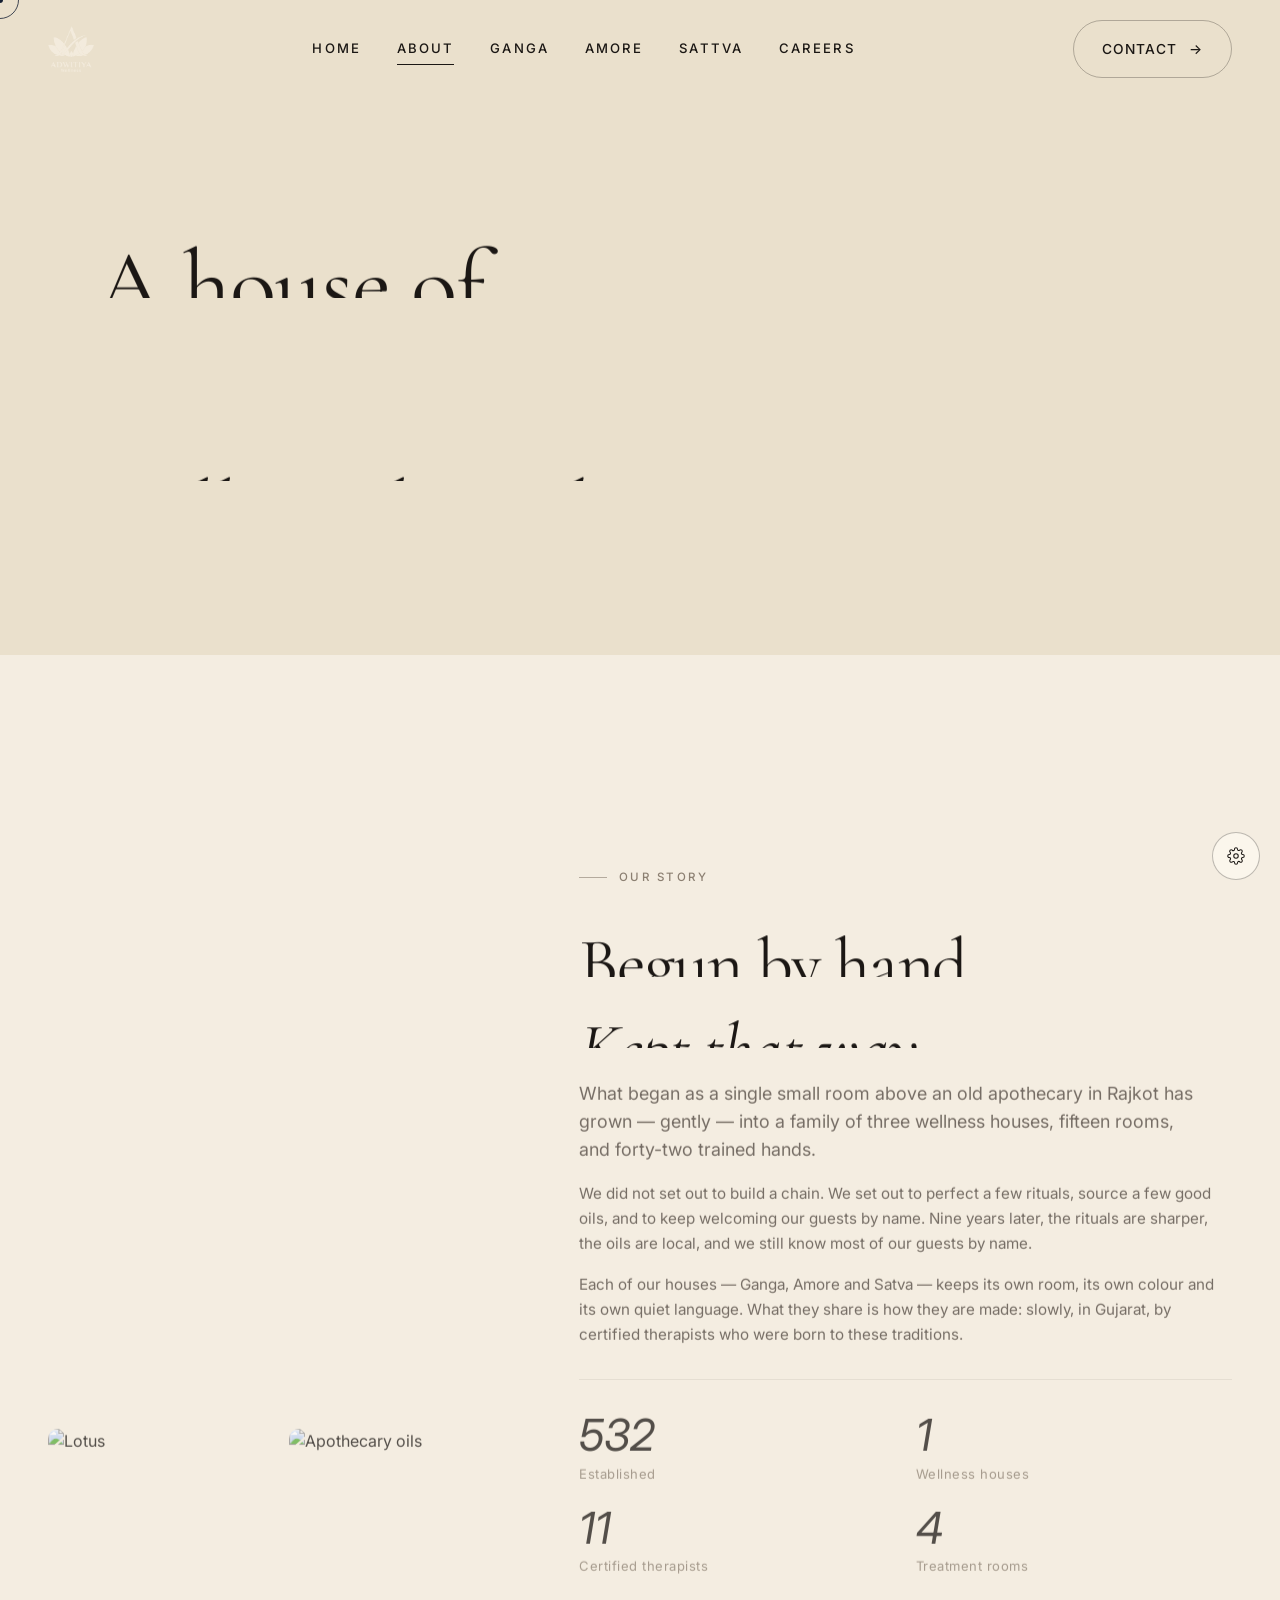
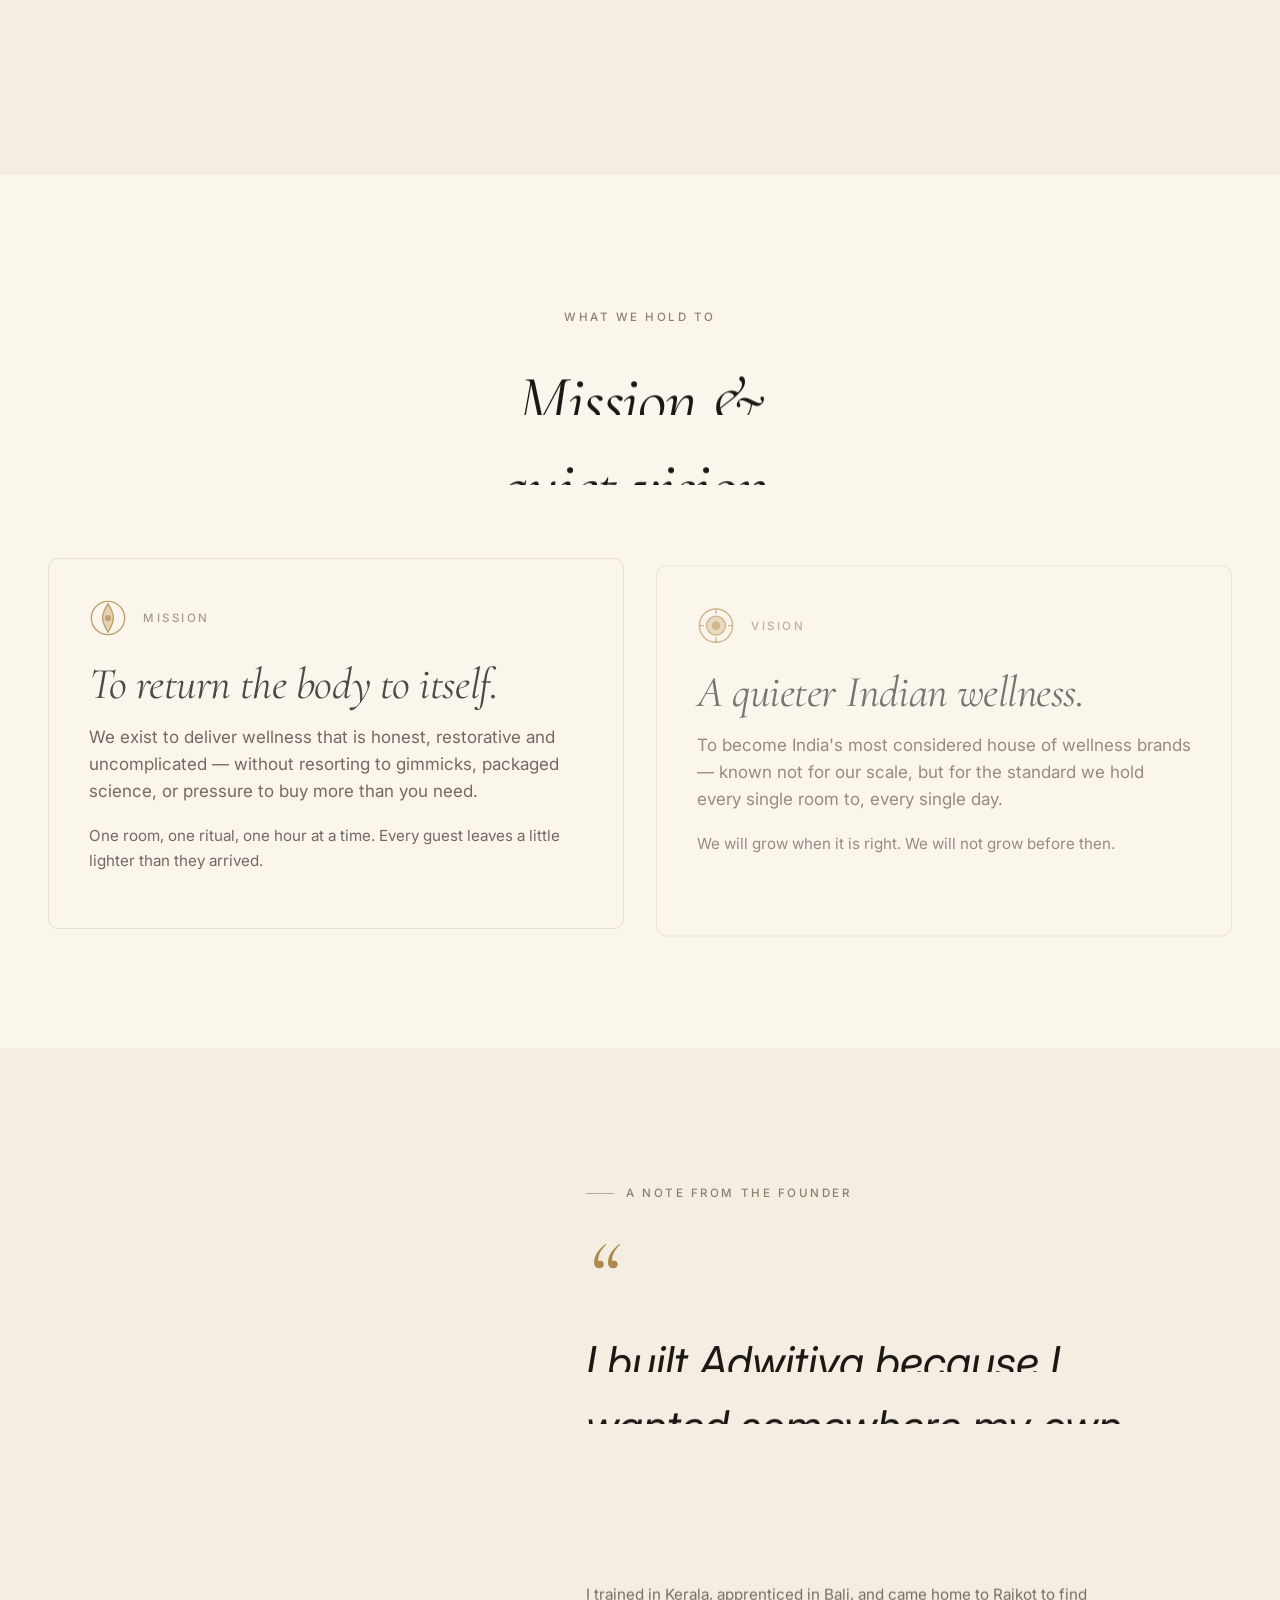
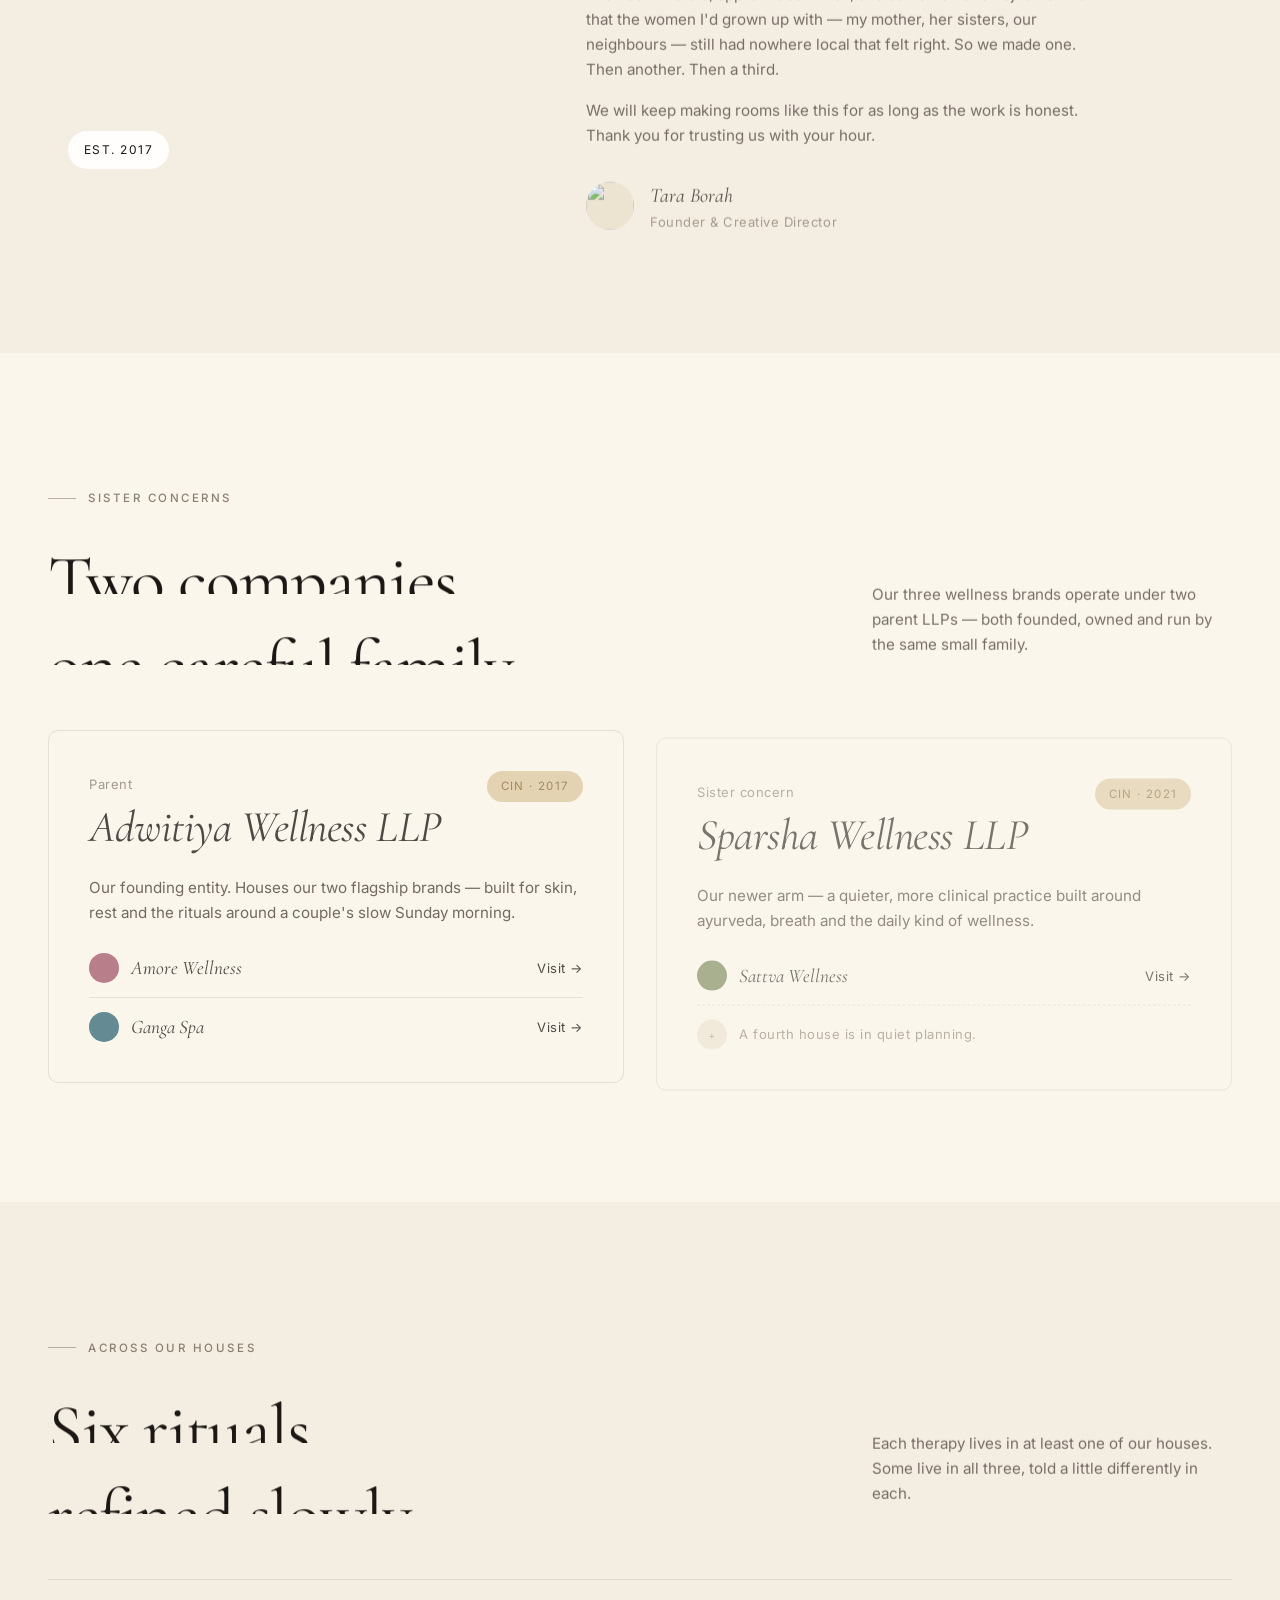
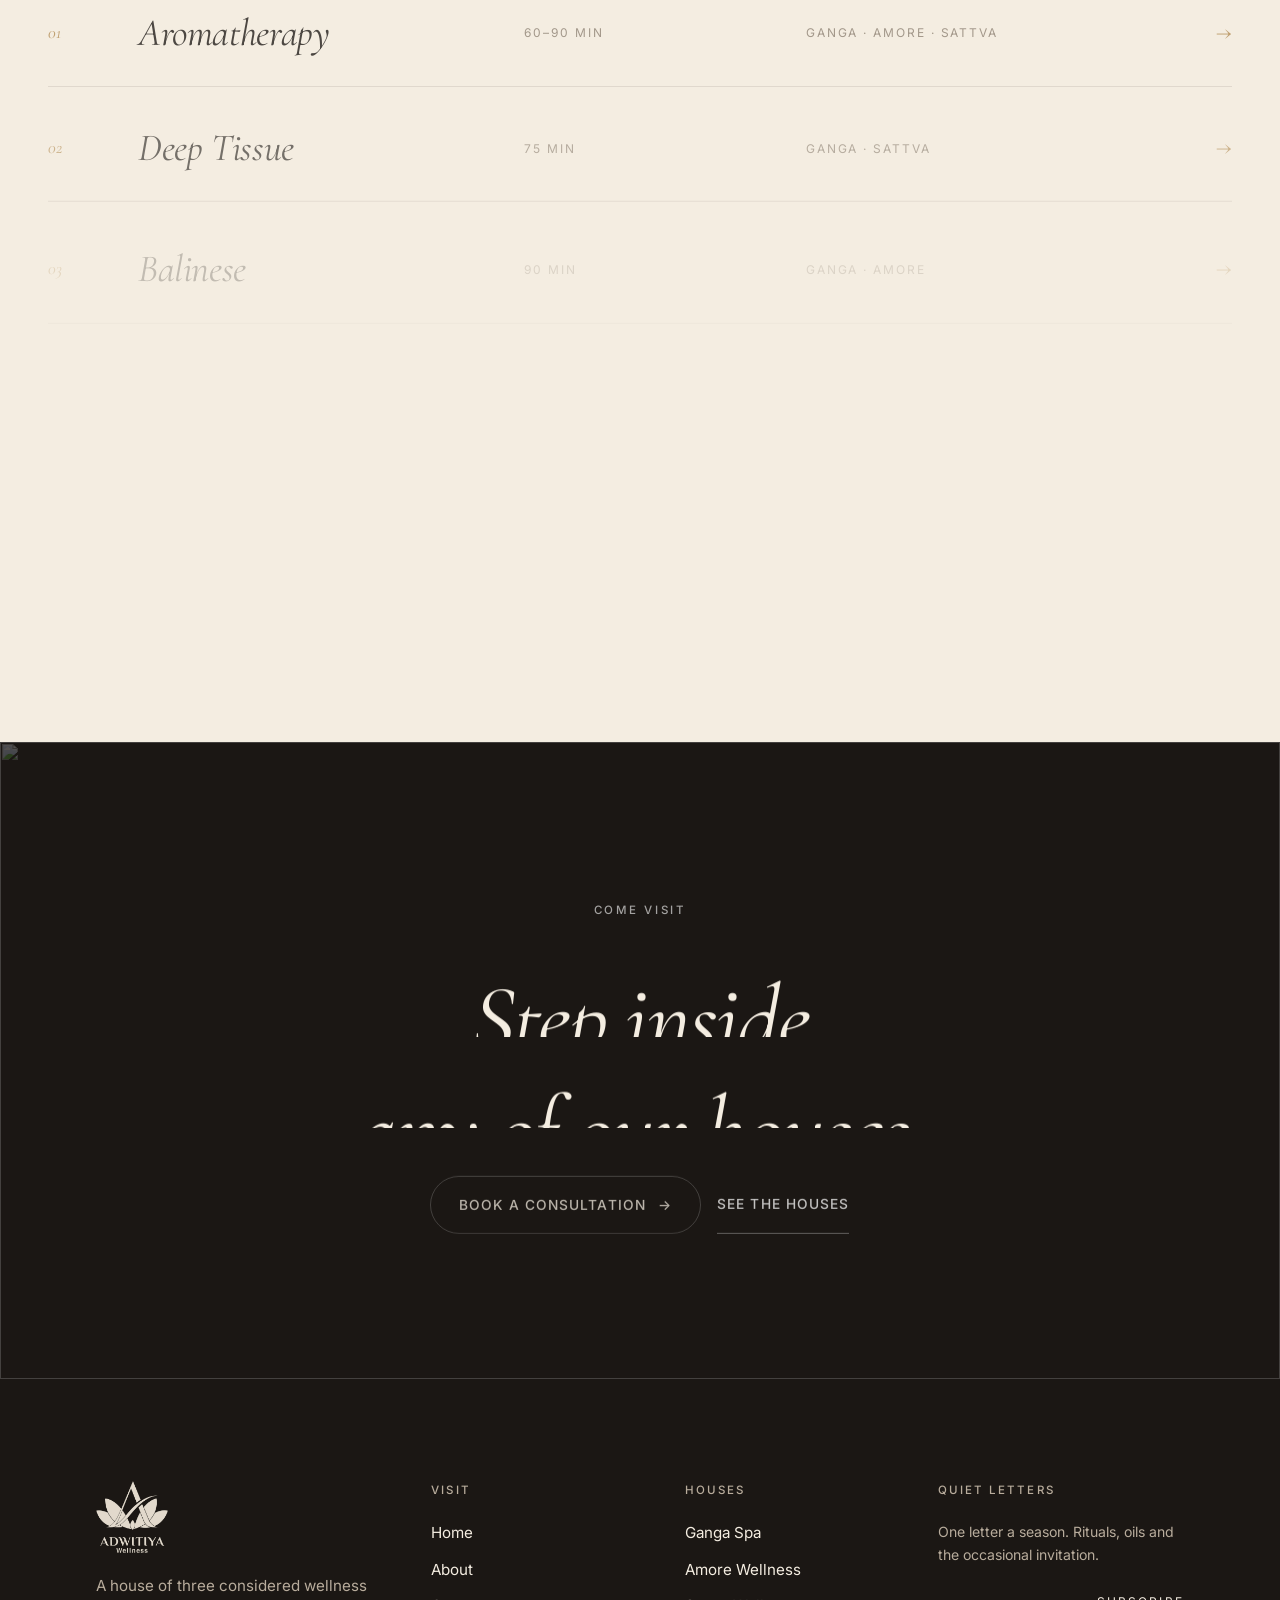
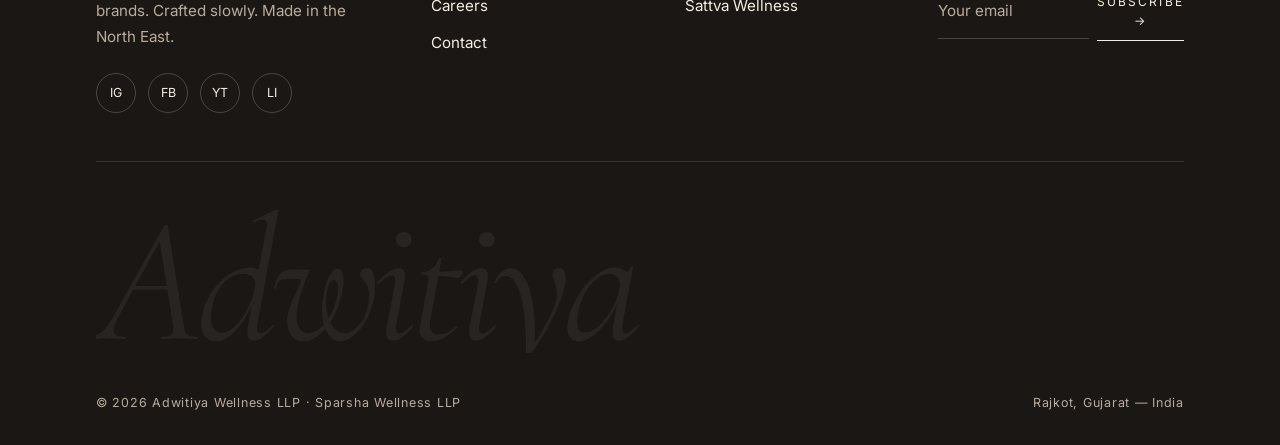
==== commit 3488ac43: "Add files via upload" ====
--- a/about.html
+++ b/about.html
@@ -1,349 +1,397 @@
-<!DOCTYPE html>
-<html lang="en">
+<!doctype html>
+<html lang="en" data-palette="sandstone" data-type="cormorant">
 <head>
-  <meta charset="UTF-8" />
-  <meta name="viewport" content="width=device-width, initial-scale=1.0" />
-  <meta name="description" content="Discover the story behind Adwitiya Wellness — our mission, philosophy, and the dedicated team of expert therapists who make every visit extraordinary." />
-  <meta name="keywords" content="about serenity spa, spa philosophy, wellness team, spa story, luxury spa mission" />
-  <meta property="og:title" content="About Us | Adwitiya Wellness" />
-  <meta property="og:description" content="12 years of crafting transformative wellness experiences. Meet our team and discover our philosophy." />
-  <title>About Us | Adwitiya Wellness</title>
-  <link rel="stylesheet" href="style.css" />
-  <link rel="preconnect" href="https://fonts.googleapis.com" />
-  <link rel="preconnect" href="https://fonts.gstatic.com" crossorigin />
-  <link rel="icon" href="data:image/svg+xml,<svg xmlns='http://www.w3.org/2000/svg' viewBox='0 0 100 100'><text y='.9em' font-size='90'>🌿</text></svg>" />
+<meta charset="utf-8">
+<meta name="viewport" content="width=device-width, initial-scale=1, viewport-fit=cover">
+<title>About — Adwitiya Wellness</title>
+<meta name="description" content="The Adwitiya Wellness story — a quiet house of three wellness brands, built slowly in the North East of India by certified therapists and considered hands.">
+<meta name="theme-color" content="#1B1714">
+
+<link rel="preconnect" href="https://fonts.googleapis.com">
+<link rel="preconnect" href="https://fonts.gstatic.com" crossorigin>
+<link href="https://fonts.googleapis.com/css2?family=Cormorant+Garamond:ital,wght@0,400;0,500;0,600;1,400;1,500&family=Playfair+Display:ital,wght@0,400;0,500;0,600;1,400&family=Italiana&family=Inter:wght@300;400;500;600&family=Nunito+Sans:wght@300;400;500;600&family=Jost:wght@300;400;500;600&display=swap" rel="stylesheet">
+<link rel="stylesheet" href="style.css">
 </head>
-<body>
-
-<!-- NAVBAR -->
-<nav class="navbar" role="navigation" aria-label="Main Navigation">
-  <a href="index.html" class="navbar-logo" aria-label="Adwitiya Wellness Home">
-    <span class="logo-main">Adwitiya</span>
-    <span class="logo-sub">Wellness</span>
-  </a>
-
-  <div class="navbar-links">
-    <a href="index.html">Home</a>
-    <a href="about.html" class="active">About</a>
-    <a href="pricing.html">Services &amp; Pricing</a>
-    <a href="contact.html">Contact</a>
-  </div>
-
-  <a href="contact.html" class="btn btn-primary navbar-cta" style="padding:10px 24px;font-size:0.75rem;">Book Now</a>
-
-  <button class="hamburger" aria-label="Toggle menu" aria-expanded="false" aria-controls="mobileMenu">
-    <span></span><span></span><span></span>
-  </button>
-</nav>
-
-<!-- Mobile Menu -->
-<div class="mobile-menu" id="mobileMenu" role="dialog" aria-label="Mobile Navigation" aria-modal="true">
-  <a href="index.html">Home</a>
-  <a href="about.html">About</a>
-  <a href="pricing.html">Services &amp; Pricing</a>
-  <a href="contact.html">Contact &amp; Book</a>
-  <div class="mobile-menu-footer"><p>Adwitiya Wellness</p></div>
-</div>
-
-<!-- ═══════════════════════════════════════════
-     PAGE HERO
-═══════════════════════════════════════════ -->
-<section class="page-hero" aria-label="About Page Hero">
-  <div class="page-hero-bg">
-    <img
-      src="https://images.unsplash.com/photo-1600334089648-b0d9d3028eb2?w=1600&q=80"
-      alt="Elegant spa environment"
-      loading="eager"
-    />
-  </div>
-  <div class="container">
-    <div class="page-hero-content">
-      <p class="label">Our Story</p>
-      <h1>Where Wellness<br/><em style="font-style:italic;color:var(--gold-light);">Becomes Art</em></h1>
-    </div>
-  </div>
-</section>
-
-<!-- ═══════════════════════════════════════════
-     BRAND STORY
-═══════════════════════════════════════════ -->
-<section class="section brand-story" aria-labelledby="story-heading">
-  <div class="container">
-    <div class="story-layout">
-
-      <div class="story-text reveal-left">
-        <p class="label">Our Beginning</p>
-        <h2 id="story-heading">A Vision Born from Passion</h2>
-        <div class="divider-leaf"><span>✦</span></div>
-        <p>
-          Adwitiya Wellness was founded in 2012 with a single, unwavering belief: that true luxury is not about opulence — it's about feeling completely at peace. Our founder, Isabella Laurent, a certified holistic wellness practitioner and world traveler, spent a decade studying ancient healing traditions across Thailand, Bali, Japan, and Morocco before bringing the finest of those traditions home.
-        </p>
-        <p>
-          What began as an intimate boutique studio with just three treatment rooms has blossomed into a full-scale wellness destination with 18 specialist treatment rooms, a hydrotherapy suite, a couples retreat wing, and a meditation garden. Yet through every expansion, our philosophy has remained constant: each guest is treated as the only guest.
-        </p>
-        <p>
-          Today, Adwitiya Wellness is recognized as one of the region's most celebrated luxury spa destinations, having welcomed over 4,800 guests and maintained a 98% satisfaction rating — a testament to our uncompromising dedication to excellence.
-        </p>
-        <div style="margin-top:32px;">
-          <a href="contact.html" class="btn btn-primary">Book Your First Visit</a>
-        </div>
-      </div>
-
-      <div class="story-image-wrap reveal-right">
-        <div class="story-img-main">
-          <img
-            src="https://images.unsplash.com/photo-1591343395082-e120087004b4?w=900&q=80"
-            alt="Beautiful spa treatment room interior"
-            loading="lazy"
-          />
-        </div>
-        <div class="story-img-accent">
-          <img
-            src="https://images.unsplash.com/photo-1540555700478-4be289fbecef?w=400&q=80"
-            alt="Therapist preparing for treatment"
-            loading="lazy"
-          />
-        </div>
-      </div>
-
-    </div>
-  </div>
-</section>
-
-<!-- ═══════════════════════════════════════════
-     MISSION & VISION
-═══════════════════════════════════════════ -->
-<section class="section mission" aria-labelledby="mv-heading">
-  <div class="container">
-    <div class="section-header reveal">
-      <p class="label">Purpose &amp; Direction</p>
-      <h2 id="mv-heading">Mission &amp; Vision</h2>
-      <p>The principles that guide every decision, every treatment, every interaction.</p>
-    </div>
-
-    <div class="mv-grid">
-      <div class="mv-card reveal" data-delay="100">
-        <div class="mv-card-icon" aria-hidden="true">🎯</div>
-        <h3>Our Mission</h3>
-        <p>To provide transformative wellness experiences that restore harmony to the body, clarity to the mind, and joy to the soul — delivered with impeccable care, premium organic products, and genuine human warmth.</p>
-      </div>
-
-      <div class="mv-card reveal" data-delay="200">
-        <div class="mv-card-icon" aria-hidden="true">🌟</div>
-        <h3>Our Vision</h3>
-        <p>To be the most trusted and beloved luxury wellness sanctuary in the region — a place where every guest leaves feeling not just relaxed, but truly renewed and inspired to live their best life.</p>
-      </div>
-
-      <div class="mv-card reveal" data-delay="300">
-        <div class="mv-card-icon" aria-hidden="true">💚</div>
-        <h3>Our Values</h3>
-        <p>Excellence without compromise. Authenticity in every touch. Sustainability in every choice. Inclusivity in every space. We believe wellness is a right, not a privilege, and we work to make it accessible and extraordinary for all.</p>
-      </div>
-    </div>
-  </div>
-</section>
-
-<!-- ═══════════════════════════════════════════
-     PHILOSOPHY
-═══════════════════════════════════════════ -->
-<section class="section philosophy" aria-labelledby="phil-heading">
-  <div class="container">
-    <div class="section-header reveal">
-      <p class="label" style="color:var(--gold);">Our Approach</p>
-      <h2 id="phil-heading" style="color:var(--beige);">The Adwitiya Wellness Philosophy</h2>
-      <p style="color:var(--text-light);">Four pillars that define our holistic approach to wellness.</p>
-    </div>
-
-    <div class="philosophy-pillars">
-      <div class="pillar reveal" data-delay="100">
-        <div class="pillar-num" aria-hidden="true">I</div>
-        <h4>Presence</h4>
-        <p>We create environments and experiences that draw you fully into the present moment — away from the noise, into the now.</p>
-      </div>
-
-      <div class="pillar reveal" data-delay="200">
-        <div class="pillar-num" aria-hidden="true">II</div>
-        <h4>Purity</h4>
-        <p>From the air you breathe to the products on your skin — everything we use is clean, natural, and purposefully chosen for your wellbeing.</p>
-      </div>
-
-      <div class="pillar reveal" data-delay="300">
-        <div class="pillar-num" aria-hidden="true">III</div>
-        <h4>Personalization</h4>
-        <p>No two bodies are the same. Every treatment is adapted, every product selected, every pressure calibrated specifically for you.</p>
-      </div>
-
-      <div class="pillar reveal" data-delay="400">
-        <div class="pillar-num" aria-hidden="true">IV</div>
-        <h4>Permanence</h4>
-        <p>We don't just treat symptoms. We teach lasting wellness habits and rituals that continue to serve you long after you leave our doors.</p>
-      </div>
-    </div>
-  </div>
-</section>
-
-<!-- ═══════════════════════════════════════════
-     TEAM
-═══════════════════════════════════════════ -->
-<section class="section team" aria-labelledby="team-heading">
-  <div class="container">
-    <div class="section-header reveal">
-      <p class="label">The Experts</p>
-      <h2 id="team-heading">Meet Our Therapists</h2>
-      <p>Each member of our team holds advanced certifications and embodies our ethos of compassionate, expert care.</p>
-    </div>
-
-    <div class="team-grid">
-
-      <div class="team-card reveal" data-delay="100">
-        <div class="team-photo">
-          <img src="https://i.pravatar.cc/200?img=47" alt="Portrait of Isabella Laurent, Founder" loading="lazy" />
-        </div>
-        <h4>Isabella Laurent</h4>
-        <p class="role">Founder &amp; Lead Therapist</p>
-        <p>A certified holistic wellness practitioner with 15+ years of experience and training from spas in Thailand, Japan, and Morocco.</p>
-      </div>
-
-      <div class="team-card reveal" data-delay="200">
-        <div class="team-photo">
-          <img src="https://i.pravatar.cc/200?img=32" alt="Portrait of Marcus Chen, Head of Body Treatments" loading="lazy" />
-        </div>
-        <h4>Marcus Chen</h4>
-        <p class="role">Head of Body Treatments</p>
-        <p>Specializing in deep tissue, sports recovery, and Himalayan stone therapies with a decade of professional practice.</p>
-      </div>
-
-      <div class="team-card reveal" data-delay="300">
-        <div class="team-photo">
-          <img src="https://i.pravatar.cc/200?img=25" alt="Portrait of Amara Osei, Senior Facialist" loading="lazy" />
-        </div>
-        <h4>Amara Osei</h4>
-        <p class="role">Senior Facialist &amp; Skin Expert</p>
-        <p>A certified esthetician and product formulator who trained at the acclaimed Christine Valmy International School.</p>
-      </div>
-
-      <div class="team-card reveal" data-delay="400">
-        <div class="team-photo">
-          <img src="https://i.pravatar.cc/200?img=60" alt="Portrait of Yuki Tanaka, Wellness Coach" loading="lazy" />
-        </div>
-        <h4>Yuki Tanaka</h4>
-        <p class="role">Wellness Coach &amp; Mindfulness Lead</p>
-        <p>Guiding guests through meditation, breathing practices, and personalized wellness programs rooted in Zen philosophy.</p>
-      </div>
-
-    </div>
-  </div>
-</section>
-
-<!-- ═══════════════════════════════════════════
-     WHY CLIENTS TRUST US
-═══════════════════════════════════════════ -->
-<section class="section" style="background:var(--beige);" aria-labelledby="trust-heading">
-  <div class="container">
-    <div class="section-header reveal">
-      <p class="label">Our Credentials</p>
-      <h2 id="trust-heading">Why Clients Trust Adwitiya Wellness</h2>
-    </div>
-
-    <div style="display:grid;grid-template-columns:repeat(auto-fit,minmax(240px,1fr));gap:24px;">
-
-      <div class="card reveal" data-delay="100" style="padding:32px;text-align:center;">
-        <div style="font-size:2.5rem;margin-bottom:16px;" aria-hidden="true">🏆</div>
-        <h4 style="font-family:var(--font-display);font-size:1.2rem;margin-bottom:8px;">Award-Winning Spa</h4>
-        <p style="font-size:0.875rem;color:var(--text-mid);">Named "Best Luxury Spa" by the Regional Wellness Association for three consecutive years (2022–2024).</p>
-      </div>
-
-      <div class="card reveal" data-delay="200" style="padding:32px;text-align:center;">
-        <div style="font-size:2.5rem;margin-bottom:16px;" aria-hidden="true">🌿</div>
-        <h4 style="font-family:var(--font-display);font-size:1.2rem;margin-bottom:8px;">Certified Organic</h4>
-        <p style="font-size:0.875rem;color:var(--text-mid);">All products are COSMOS-certified organic and cruelty-free, vetted by independent dermatologists.</p>
-      </div>
-
-      <div class="card reveal" data-delay="300" style="padding:32px;text-align:center;">
-        <div style="font-size:2.5rem;margin-bottom:16px;" aria-hidden="true">🛡️</div>
-        <h4 style="font-family:var(--font-display);font-size:1.2rem;margin-bottom:8px;">Fully Licensed &amp; Insured</h4>
-        <p style="font-size:0.875rem;color:var(--text-mid);">All therapists are licensed, insured, and subject to ongoing training and professional development.</p>
-      </div>
-
-      <div class="card reveal" data-delay="400" style="padding:32px;text-align:center;">
-        <div style="font-size:2.5rem;margin-bottom:16px;" aria-hidden="true">⭐</div>
-        <h4 style="font-family:var(--font-display);font-size:1.2rem;margin-bottom:8px;">4.9★ Average Rating</h4>
-        <p style="font-size:0.875rem;color:var(--text-mid);">Over 1,200 five-star reviews across Google, TripAdvisor, and Yelp from guests worldwide.</p>
-      </div>
-
-    </div>
-  </div>
-</section>
-
-<!-- CTA Banner -->
-<section class="offer-banner" aria-label="Book an Appointment CTA">
-  <div class="container" style="position:relative;z-index:1;text-align:center;">
-    <h2 style="color:var(--warm-white);font-weight:300;font-size:clamp(1.8rem,4vw,3rem);margin-bottom:16px;">
-      Begin Your Wellness Journey Today
+<body class="cursor-on" data-page="about" data-active="about">
+
+<script src="partials.js"></script>
+
+<main>
+
+<!-- ================= SUBHERO ================= -->
+<section class="subhero" data-hero data-screen-label="01 About Hero">
+  <div class="container">
+    <div class="subhero__crumb fade-in"><a href="index.html">Home</a><span>·</span><span>About</span></div>
+    <h1 class="subhero__title display" data-reveal-lines>
+      <span class="reveal-line"><span>A house of</span></span>
+      <span class="reveal-line"><span>three quiet</span></span>
+      <span class="reveal-line"><span><em class="italic">wellness brands.</em></span></span>
+    </h1>
+    <p class="lede subhero__lede fade-in">
+      Adwitiya means <em class="italic">"the one without a second."</em> We took the name carefully — and we have tried to live up to it slowly, season by season, since 2017.
+    </p>
+  </div>
+</section>
+
+<!-- ================= STORY (split editorial) ================= -->
+<section class="section" data-screen-label="02 Story">
+  <div class="container">
+    <div class="split split--5-7">
+      <div>
+        <div style="overflow:hidden; border-radius: var(--r-md); aspect-ratio: 3/4;">
+          <img data-scroll-zoom src="https://images.unsplash.com/photo-1600334089648-b0d9d3028eb2?auto=format&fit=crop&w=1000&q=80" alt="Stone cairn in still water" style="width:100%; height:100%; object-fit:cover;">
+        </div>
+        <div class="fade-in" style="display:grid; grid-template-columns:1fr 1fr; gap:1rem; margin-top:1rem;">
+          <div style="overflow:hidden; border-radius: var(--r-md); aspect-ratio: 1/1;">
+            <img src="https://images.unsplash.com/photo-1552693673-1bf958298935?auto=format&fit=crop&w=700&q=80" alt="Lotus" style="width:100%; height:100%; object-fit:cover;">
+          </div>
+          <div style="overflow:hidden; border-radius: var(--r-md); aspect-ratio: 1/1;">
+            <img src="https://images.unsplash.com/photo-1570172619644-dfd03ed5d881?auto=format&fit=crop&w=700&q=80" alt="Apothecary oils" style="width:100%; height:100%; object-fit:cover;">
+          </div>
+        </div>
+      </div>
+      <div>
+        <span class="eyebrow">Our story</span>
+        <h2 class="display-l" style="margin-top:1.25rem;" data-reveal-lines>
+          <span class="reveal-line"><span>Begun by hand.</span></span>
+          <span class="reveal-line"><span><em class="italic">Kept that way.</em></span></span>
+        </h2>
+        <p class="lede fade-in" style="margin-top:1.5rem;">
+          What began as a single small room above an old apothecary in Rajkot has grown — gently — into a family of three wellness houses, fifteen rooms, and forty-two trained hands.
+        </p>
+        <p class="body fade-in" style="margin-top:1rem;">
+          We did not set out to build a chain. We set out to perfect a few rituals, source a few good oils, and to keep welcoming our guests by name. Nine years later, the rituals are sharper, the oils are local, and we still know most of our guests by name.
+        </p>
+        <p class="body fade-in" style="margin-top:1rem;">
+          Each of our houses — Ganga, Amore and Satva — keeps its own room, its own colour and its own quiet language. What they share is how they are made: slowly, in Gujarat, by certified therapists who were born to these traditions.
+        </p>
+
+        <div class="fade-in" style="margin-top:2rem; display:grid; grid-template-columns:repeat(2, 1fr); gap:1.25rem; padding-top:2rem; border-top:1px solid var(--line);">
+          <div>
+            <div class="display-m italic"><span data-count="2017">0</span></div>
+            <div class="small" style="margin-top:0.35rem;">Established</div>
+          </div>
+          <div>
+            <div class="display-m italic"><span data-count="3">0</span></div>
+            <div class="small" style="margin-top:0.35rem;">Wellness houses</div>
+          </div>
+          <div>
+            <div class="display-m italic"><span data-count="42">0</span></div>
+            <div class="small" style="margin-top:0.35rem;">Certified therapists</div>
+          </div>
+          <div>
+            <div class="display-m italic"><span data-count="15">0</span></div>
+            <div class="small" style="margin-top:0.35rem;">Treatment rooms</div>
+          </div>
+        </div>
+      </div>
+    </div>
+  </div>
+</section>
+
+<!-- ================= MISSION + VISION ================= -->
+<section class="section section--surface" data-screen-label="03 Mission Vision">
+  <div class="container">
+    <div style="text-align:center; max-width: 720px; margin: 0 auto 4rem;">
+      <span class="eyebrow no-rule">What we hold to</span>
+      <h2 class="display-l italic" style="margin-top:1rem;" data-reveal-lines>
+        <span class="reveal-line"><span>Mission &amp;</span></span>
+        <span class="reveal-line"><span>quiet vision.</span></span>
+      </h2>
+    </div>
+    <div class="grid grid-2" data-stagger>
+      <article class="card" style="padding: 2.5rem;">
+        <div style="display:flex; align-items:center; gap:1rem; margin-bottom:1.5rem;">
+          <svg width="38" height="38" viewBox="0 0 32 32" fill="none" stroke="var(--accent)" stroke-width="1.2">
+            <circle cx="16" cy="16" r="14"/>
+            <path d="M16 4 C 10 14, 10 18, 16 28 C 22 18, 22 14, 16 4 Z" fill="var(--accent-soft)" stroke="var(--accent)"/>
+            <circle cx="16" cy="16" r="2" fill="var(--accent)"/>
+          </svg>
+          <span class="eyebrow no-rule">Mission</span>
+        </div>
+        <h3 class="display-m italic" style="margin-bottom:1rem;">To return the body to itself.</h3>
+        <p class="body-l">
+          We exist to deliver wellness that is honest, restorative and uncomplicated — without resorting to gimmicks, packaged science, or pressure to buy more than you need.
+        </p>
+        <p class="body" style="margin-top:1rem;">
+          One room, one ritual, one hour at a time. Every guest leaves a little lighter than they arrived.
+        </p>
+      </article>
+
+      <article class="card" style="padding: 2.5rem;">
+        <div style="display:flex; align-items:center; gap:1rem; margin-bottom:1.5rem;">
+          <svg width="38" height="38" viewBox="0 0 32 32" fill="none" stroke="var(--accent)" stroke-width="1.2">
+            <circle cx="16" cy="16" r="14"/>
+            <circle cx="16" cy="16" r="8" fill="var(--accent-soft)"/>
+            <circle cx="16" cy="16" r="3" fill="var(--accent)"/>
+            <path d="M16 2 V 6 M16 26 V 30 M2 16 H 6 M26 16 H 30" stroke="var(--accent)"/>
+          </svg>
+          <span class="eyebrow no-rule">Vision</span>
+        </div>
+        <h3 class="display-m italic" style="margin-bottom:1rem;">A quieter Indian wellness.</h3>
+        <p class="body-l">
+          To become India's most considered house of wellness brands — known not for our scale, but for the standard we hold every single room to, every single day.
+        </p>
+        <p class="body" style="margin-top:1rem;">
+          We will grow when it is right. We will not grow before then.
+        </p>
+      </article>
+    </div>
+  </div>
+</section>
+
+<!-- ================= FOUNDER MESSAGE ================= -->
+<section class="section" data-screen-label="04 Founder">
+  <div class="container">
+    <div class="split split--5-7" style="gap: clamp(2rem, 6vw, 6rem);">
+      <div>
+        <div style="overflow:hidden; border-radius: var(--r-md); aspect-ratio: 4/5; position:relative;">
+          <img data-scroll-zoom src="https://images.unsplash.com/photo-1573496359142-b8d87734a5a2?auto=format&fit=crop&w=900&q=80" alt="Portrait of founder" style="width:100%; height:100%; object-fit:cover;">
+          <div style="position:absolute; left:1.25rem; bottom:1.25rem; background:rgba(255,255,255,0.92); padding:0.6rem 1rem; border-radius: var(--r-pill); font-size:0.75rem; letter-spacing:0.12em; text-transform:uppercase;">Est. 2017</div>
+        </div>
+      </div>
+      <div>
+        <span class="eyebrow">A note from the founder</span>
+        <blockquote style="margin: 1.5rem 0 0; padding: 0;">
+          <div style="font-family: var(--f-display); font-size: 6rem; line-height: 1; color: var(--accent); font-style:italic; height: 3rem; margin-bottom: 1rem;">“</div>
+          <p class="display-m italic" data-reveal-lines style="line-height: 1.2;">
+            <span class="reveal-line"><span>I built Adwitiya because I</span></span>
+            <span class="reveal-line"><span>wanted somewhere my own</span></span>
+            <span class="reveal-line"><span>mother would go, and feel</span></span>
+            <span class="reveal-line"><span>looked after.</span></span>
+          </p>
+          <p class="body fade-in" style="margin-top:1.75rem; max-width: 52ch;">
+            I trained in Kerala, apprenticed in Bali, and came home to Rajkot to find that the women I'd grown up with — my mother, her sisters, our neighbours — still had nowhere local that felt right. So we made one. Then another. Then a third.
+          </p>
+          <p class="body fade-in" style="margin-top:1rem; max-width: 52ch;">
+            We will keep making rooms like this for as long as the work is honest. Thank you for trusting us with your hour.
+          </p>
+          <footer class="fade-in" style="margin-top:2rem; display:flex; align-items:center; gap:1rem;">
+            <div style="width:48px; height:48px; border-radius:50%; overflow:hidden; background: var(--bg-deep);">
+              <img src="https://images.unsplash.com/photo-1573496359142-b8d87734a5a2?auto=format&fit=crop&w=200&q=80" alt="" style="width:100%; height:100%; object-fit:cover;">
+            </div>
+            <div>
+              <div style="font-family: var(--f-display); font-size: 1.25rem; font-style: italic;">Tara Borah</div>
+              <div class="small">Founder &amp; Creative Director</div>
+            </div>
+          </footer>
+        </blockquote>
+      </div>
+    </div>
+  </div>
+</section>
+
+<!-- ================= SISTER CONCERNS ================= -->
+<section class="section section--surface" data-screen-label="05 Sister Concerns">
+  <div class="container">
+    <div style="display:flex; flex-wrap:wrap; justify-content:space-between; align-items:flex-end; gap:2rem; margin-bottom: 3.5rem;">
+      <div style="max-width: 620px;">
+        <span class="eyebrow">Sister concerns</span>
+        <h2 class="display-l" style="margin-top:1rem;" data-reveal-lines>
+          <span class="reveal-line"><span>Two companies,</span></span>
+          <span class="reveal-line"><span>one careful family.</span></span>
+        </h2>
+      </div>
+      <p class="body fade-in" style="max-width: 36ch;">
+        Our three wellness brands operate under two parent LLPs — both founded, owned and run by the same small family.
+      </p>
+    </div>
+
+    <div class="grid grid-2" data-stagger>
+      <article class="card" style="padding: 2.5rem; position:relative; overflow:hidden;">
+        <div style="display:flex; justify-content:space-between; align-items:flex-start; margin-bottom:1.5rem;">
+          <div>
+            <span class="small">Parent</span>
+            <h3 class="display-m italic" style="margin-top:0.5rem;">Adwitiya Wellness LLP</h3>
+          </div>
+          <span class="tag" style="background: var(--accent-soft); color: var(--accent-deep);">CIN · 2017</span>
+        </div>
+        <p class="body" style="margin-bottom: 1.75rem;">
+          Our founding entity. Houses our two flagship brands — built for skin, rest and the rituals around a couple's slow Sunday morning.
+        </p>
+        <ul style="display:flex; flex-direction:column; gap:0.85rem;">
+          <li style="display:flex; align-items:center; justify-content:space-between; padding-bottom:0.85rem; border-bottom: 1px solid var(--line);">
+            <div style="display:flex; align-items:center; gap:0.75rem;">
+              <span style="width: 30px; height: 30px; border-radius:50%; background: #A55C6E; display:inline-block;"></span>
+              <span style="font-family: var(--f-display); font-size: 1.2rem; font-style:italic;">Amore Wellness</span>
+            </div>
+            <a href="amore-wellness.html" class="small" style="color: var(--ink);">Visit →</a>
+          </li>
+          <li style="display:flex; align-items:center; justify-content:space-between;">
+            <div style="display:flex; align-items:center; gap:0.75rem;">
+              <span style="width: 30px; height: 30px; border-radius:50%; background: #386B7A; display:inline-block;"></span>
+              <span style="font-family: var(--f-display); font-size: 1.2rem; font-style:italic;">Ganga Spa</span>
+            </div>
+            <a href="ganga-spa.html" class="small" style="color: var(--ink);">Visit →</a>
+          </li>
+        </ul>
+      </article>
+
+      <article class="card" style="padding: 2.5rem; position:relative; overflow:hidden;">
+        <div style="display:flex; justify-content:space-between; align-items:flex-start; margin-bottom:1.5rem;">
+          <div>
+            <span class="small">Sister concern</span>
+            <h3 class="display-m italic" style="margin-top:0.5rem;">Sparsha Wellness LLP</h3>
+          </div>
+          <span class="tag" style="background: var(--accent-soft); color: var(--accent-deep);">CIN · 2021</span>
+        </div>
+        <p class="body" style="margin-bottom: 1.75rem;">
+          Our newer arm — a quieter, more clinical practice built around ayurveda, breath and the daily kind of wellness.
+        </p>
+        <ul style="display:flex; flex-direction:column; gap:0.85rem;">
+          <li style="display:flex; align-items:center; justify-content:space-between;">
+            <div style="display:flex; align-items:center; gap:0.75rem;">
+              <span style="width: 30px; height: 30px; border-radius:50%; background: #6E7F4F; display:inline-block;"></span>
+              <span style="font-family: var(--f-display); font-size: 1.2rem; font-style:italic;">Sattva Wellness</span>
+            </div>
+            <a href="sattva-wellness.html" class="small" style="color: var(--ink);">Visit →</a>
+          </li>
+          <li style="display:flex; align-items:center; gap:0.75rem; padding-top:0.85rem; border-top:1px dashed var(--line); color: var(--muted);">
+            <span style="width: 30px; height: 30px; border-radius:50%; background: var(--bg-deep); display:inline-grid; place-items:center; font-family: var(--f-display); font-style:italic; font-size: 0.9rem;">+</span>
+            <span class="small">A fourth house is in quiet planning.</span>
+          </li>
+        </ul>
+      </article>
+    </div>
+  </div>
+</section>
+
+<!-- ================= THERAPIES OVERVIEW ================= -->
+<section class="section" data-screen-label="06 Therapies Overview">
+  <div class="container">
+    <div style="display:flex; flex-wrap:wrap; justify-content:space-between; align-items:flex-end; gap: 2rem; margin-bottom: 3.5rem;">
+      <div style="max-width: 560px;">
+        <span class="eyebrow">Across our houses</span>
+        <h2 class="display-l" style="margin-top:1rem;" data-reveal-lines>
+          <span class="reveal-line"><span>Six rituals,</span></span>
+          <span class="reveal-line"><span>refined slowly.</span></span>
+        </h2>
+      </div>
+      <p class="body fade-in" style="max-width: 36ch;">
+        Each therapy lives in at least one of our houses. Some live in all three, told a little differently in each.
+      </p>
+    </div>
+
+    <ul class="grid" style="grid-template-columns: 1fr; gap: 0;" data-stagger>
+      <li class="row-therapy">
+        <span class="row-therapy__num">01</span>
+        <h3 class="row-therapy__name italic">Aromatherapy</h3>
+        <span class="row-therapy__meta">60–90 min</span>
+        <span class="row-therapy__houses">Ganga · Amore · Sattva</span>
+        <span class="row-therapy__arrow">→</span>
+      </li>
+      <li class="row-therapy">
+        <span class="row-therapy__num">02</span>
+        <h3 class="row-therapy__name italic">Deep Tissue</h3>
+        <span class="row-therapy__meta">75 min</span>
+        <span class="row-therapy__houses">Ganga · Sattva</span>
+        <span class="row-therapy__arrow">→</span>
+      </li>
+      <li class="row-therapy">
+        <span class="row-therapy__num">03</span>
+        <h3 class="row-therapy__name italic">Balinese</h3>
+        <span class="row-therapy__meta">90 min</span>
+        <span class="row-therapy__houses">Ganga · Amore</span>
+        <span class="row-therapy__arrow">→</span>
+      </li>
+      <li class="row-therapy">
+        <span class="row-therapy__num">04</span>
+        <h3 class="row-therapy__name italic">Thai</h3>
+        <span class="row-therapy__meta">90 min</span>
+        <span class="row-therapy__houses">Ganga · Sattva</span>
+        <span class="row-therapy__arrow">→</span>
+      </li>
+      <li class="row-therapy">
+        <span class="row-therapy__num">05</span>
+        <h3 class="row-therapy__name italic">Relaxation</h3>
+        <span class="row-therapy__meta">60 min</span>
+        <span class="row-therapy__houses">Ganga · Amore · Sattva</span>
+        <span class="row-therapy__arrow">→</span>
+      </li>
+      <li class="row-therapy">
+        <span class="row-therapy__num">06</span>
+        <h3 class="row-therapy__name italic">Couple Wellness</h3>
+        <span class="row-therapy__meta">120 min</span>
+        <span class="row-therapy__houses">Amore</span>
+        <span class="row-therapy__arrow">→</span>
+      </li>
+    </ul>
+  </div>
+</section>
+
+<!-- ================= CTA ================= -->
+<section class="cta-block" data-screen-label="07 CTA">
+  <div class="cta-block__bg">
+    <img src="https://images.unsplash.com/photo-1532926381893-7542290edf1d?auto=format&fit=crop&w=2000&q=80" alt="">
+  </div>
+  <div class="cta-block__inner">
+    <span class="eyebrow no-rule" style="color: rgba(255,255,255,0.6);">Come visit</span>
+    <h2 class="display-xl italic" style="margin-top: 1.5rem;" data-reveal-lines>
+      <span class="reveal-line"><span>Step inside</span></span>
+      <span class="reveal-line"><span>any of our houses.</span></span>
     </h2>
-    <p style="color:var(--beige-mid);max-width:500px;margin:0 auto 32px;">
-      Our wellness advisors are here to help you create the perfect experience tailored to your unique needs.
-    </p>
-    <a href="contact.html" class="btn btn-primary reveal">Schedule Your Visit</a>
-  </div>
-</section>
-
-<!-- ═══════════════════════════════════════════
-     FOOTER
-═══════════════════════════════════════════ -->
-<footer class="footer" role="contentinfo">
-  <div class="container">
-    <div class="footer-grid" style="grid-template-columns:1fr;gap:48px;">
-
-      <div class="footer-brand">
-        <span class="logo-main">Adwitiya</span>
-        <span class="logo-sub">Wellness</span>
-        <p>A sanctuary dedicated to the art of holistic wellness.</p>
-        <div class="footer-socials" aria-label="Social media links">
-          <a href="#" class="social-btn" aria-label="Instagram">IG</a>
-          <a href="#" class="social-btn" aria-label="Facebook">FB</a>
-          <a href="#" class="social-btn" aria-label="Pinterest">PT</a>
-          <a href="#" class="social-btn" aria-label="YouTube">YT</a>
-        </div>
-      </div>
-
-      <div class="footer-col">
-        <h5>Navigate</h5>
-        <nav class="footer-links" aria-label="Footer Navigation">
-          <a href="index.html">Home</a>
-          <a href="about.html">About Us</a>
-          <a href="pricing.html">Services &amp; Pricing</a>
-          <a href="contact.html">Contact &amp; Book</a>
-        </nav>
-      </div>
-
-      <div class="footer-col">
-        <h5>Find Us</h5>
-        <address style="font-style:normal;">
-          <div class="footer-contact-item">
-            <span class="footer-contact-icon" aria-hidden="true">📍</span>
-            <span>Rajkot, Gujarat, India</span>
-          </div>
-          <div class="footer-contact-item">
-            <span class="footer-contact-icon" aria-hidden="true">📞</span>
-            <a href="tel:+917217263163">+91 72172 63163</a>
-          </div>
-          <div class="footer-contact-item">
-            <span class="footer-contact-icon" aria-hidden="true">🕐</span>
-            <span>Mon – Sun: 9:00 AM – 9:00 PM</span>
-          </div>
-        </address>
-      </div>
-
-    </div>
-    <div class="footer-bottom">
-      <p>© 2025 Adwitiya Wellness. All rights reserved.</p>
-      
-    </div>
-  </div>
-</footer>
-
-<button class="back-top" aria-label="Back to top">↑</button>
+    <div class="fade-in" style="display:flex; gap:1rem; justify-content:center; margin-top: 2.5rem; flex-wrap:wrap;">
+      <a href="contact.html" class="btn btn--light" data-magnetic>Book a consultation <span class="arrow">→</span></a>
+      <a href="index.html#brands" class="btn btn--text" style="color:#fff; border-color:rgba(255,255,255,0.5);">See the houses</a>
+    </div>
+  </div>
+</section>
+
+</main>
+
+<style>
+/* About-only: row therapy list */
+.row-therapy {
+  display: grid;
+  grid-template-columns: 60px 1fr;
+  gap: 1.25rem;
+  align-items: center;
+  padding: 2rem 0;
+  border-bottom: 1px solid var(--line);
+  cursor: default;
+  transition: padding 0.5s var(--ease-out), color 0.4s;
+  position: relative;
+}
+.row-therapy:first-child { border-top: 1px solid var(--line); }
+.row-therapy__num {
+  font-family: var(--f-display);
+  font-style: italic;
+  color: var(--accent);
+  font-size: 1.1rem;
+}
+.row-therapy__name {
+  font-family: var(--f-display);
+  font-size: clamp(1.5rem, 3.4vw, 2.4rem);
+  line-height: 1.1;
+  margin: 0;
+}
+.row-therapy__meta, .row-therapy__houses {
+  font-size: 0.75rem;
+  letter-spacing: 0.16em;
+  text-transform: uppercase;
+  color: var(--muted);
+  grid-column: 2;
+}
+.row-therapy__arrow {
+  display: none;
+  font-family: var(--f-display);
+  font-size: 1.5rem;
+  color: var(--accent);
+  transition: transform 0.4s var(--ease-out);
+}
+.row-therapy:hover { padding-left: 1rem; }
+.row-therapy:hover .row-therapy__arrow { transform: translateX(6px); }
+@media (min-width: 720px) {
+  .row-therapy {
+    grid-template-columns: 70px 1.4fr 1fr 1.4fr 40px;
+  }
+  .row-therapy__meta, .row-therapy__houses { grid-column: auto; }
+  .row-therapy__arrow { display: inline; text-align: right; }
+}
+</style>
+
+<script src="https://cdn.jsdelivr.net/npm/gsap@3.12.5/dist/gsap.min.js"></script>
+<script src="https://cdn.jsdelivr.net/npm/gsap@3.12.5/dist/ScrollTrigger.min.js"></script>
 <script src="script.js"></script>
 </body>
 </html>
--- a/style.css
+++ b/style.css
@@ -1,3481 +1,1420 @@
-/* ============================================================
-   ADWITIYA WELLNESS — Premium Stylesheet
-   ============================================================ */
-
-/* ── Google Fonts ── */
-@import url('https://fonts.googleapis.com/css2?family=Cormorant+Garamond:ital,wght@0,300;0,400;0,500;0,600;1,300;1,400&family=Jost:wght@300;400;500;600&family=Pinyon+Script&display=swap');
-
-/* ── CSS Variables ── */
+/* =============================================================
+   ADWITIYA WELLNESS — Global Stylesheet
+   Editorial luxury wellness brand. Mobile-first.
+   ============================================================= */
+
+/* ---------- 1. TOKENS ---------- */
 :root {
-  --cream:        #FAF7F2;
-  --warm-white:   #FFFFFF;
-  --beige:        #EDE8DF;
-  --beige-mid:    #DED6C8;
-  --gold:         #C9A96E;
-  --gold-light:   #E2C99A;
-  --gold-dark:    #A07840;
-  --sage:         #8A9E85;
-  --sage-light:   #B5C4B1;
-  --sage-dark:    #5C7A57;
-  --brown:        #7A5C44;
-  --brown-light:  #C4A882;
-  --charcoal:     #2C2420;
-  --text-dark:    #3A2E28;
-  --text-mid:     #6B5B4E;
-  --text-light:   #9C8E84;
-
-  --font-display: 'Cormorant Garamond', Georgia, serif;
-  --font-script:  'Pinyon Script', cursive;
-  --font-body:    'Jost', sans-serif;
-
-  --radius-sm:    6px;
-  --radius-md:    14px;
-  --radius-lg:    28px;
-  --radius-pill:  999px;
-
-  --shadow-soft:  0 4px 30px rgba(44,36,32,0.08);
-  --shadow-card:  0 8px 40px rgba(44,36,32,0.12);
-  --shadow-hover: 0 16px 60px rgba(44,36,32,0.18);
-
-  --transition:   0.4s cubic-bezier(0.25, 0.46, 0.45, 0.94);
-  --transition-fast: 0.2s ease;
-
-  --max-width:    1280px;
-  --section-pad:  clamp(60px, 8vw, 120px);
-  --gutter:       clamp(20px, 4vw, 40px);
-}
-
-/* ── Reset & Base ── */
-*, *::before, *::after { box-sizing: border-box; margin: 0; padding: 0; }
-
-html {
-  scroll-behavior: smooth;
+  /* Palette: SANDSTONE (default) — warm beige resort */
+  --bg:          #F4EDE1;
+  --bg-deep:     #EAE0CC;
+  --surface:     #FBF6EC;
+  --ink:         #1B1714;
+  --ink-soft:    #4A413A;
+  --muted:       #8B7F71;
+  --line:        rgba(27, 23, 20, 0.12);
+  --line-strong: rgba(27, 23, 20, 0.28);
+  --accent:      #B0894F;     /* soft gold */
+  --accent-deep: #8A6938;
+  --accent-soft: #DCC9A2;
+  --dark:        #1B1714;     /* dark sections */
+  --on-dark:     #F4EDE1;
+  --on-dark-mut: #B8AC9C;
+
+  /* Brand accents */
+  --ganga:  #386B7A;   /* river teal */
+  --amore:  #A55C6E;   /* warm rose */
+  --sattva:  #6E7F4F;   /* moss sage */
+
+  /* Type */
+  --f-display: "Cormorant Garamond", "Cormorant", Georgia, serif;
+  --f-body:    "Inter", system-ui, -apple-system, sans-serif;
+  --f-mono:    "JetBrains Mono", "SF Mono", ui-monospace, monospace;
+
+  /* Scale */
+  --space-1: 0.5rem;
+  --space-2: 1rem;
+  --space-3: 1.5rem;
+  --space-4: 2rem;
+  --space-5: 3rem;
+  --space-6: 4rem;
+  --space-7: 6rem;
+  --space-8: 8rem;
+
+  --r-sm: 4px;
+  --r-md: 10px;
+  --r-lg: 22px;
+  --r-pill: 999px;
+
+  --shadow-soft: 0 18px 60px -32px rgba(27, 23, 20, 0.28);
+  --shadow-card: 0 30px 80px -40px rgba(27, 23, 20, 0.45);
+
+  --container: 1320px;
+  --gutter: clamp(1.25rem, 4vw, 3rem);
+
+  --ease-out: cubic-bezier(0.16, 1, 0.3, 1);
+  --ease-in-out: cubic-bezier(0.65, 0, 0.35, 1);
+}
+
+/* Palette: EMBER — terracotta + warm cream */
+[data-palette="ember"] {
+  --bg:          #F1E6DA;
+  --bg-deep:     #E2D1BD;
+  --surface:     #F9EFE3;
+  --ink:         #2A1A12;
+  --ink-soft:    #553A2D;
+  --muted:       #8C6E5C;
+  --line:        rgba(42, 26, 18, 0.14);
+  --line-strong: rgba(42, 26, 18, 0.3);
+  --accent:      #B85B3C;
+  --accent-deep: #8B3F25;
+  --accent-soft: #E8B8A0;
+  --dark:        #2A1A12;
+  --on-dark:     #F1E6DA;
+  --on-dark-mut: #C0A98F;
+}
+
+/* Palette: VERDANT — sage + cream + bronze */
+[data-palette="verdant"] {
+  --bg:          #EFEDE2;
+  --bg-deep:     #DDDAC7;
+  --surface:     #F6F4EA;
+  --ink:         #1A2018;
+  --ink-soft:    #3D4A37;
+  --muted:       #7E8675;
+  --line:        rgba(26, 32, 24, 0.13);
+  --line-strong: rgba(26, 32, 24, 0.3);
+  --accent:      #6E7F4F;
+  --accent-deep: #4F5E36;
+  --accent-soft: #BFC9A6;
+  --dark:        #1A2018;
+  --on-dark:     #EFEDE2;
+  --on-dark-mut: #ADB29D;
+}
+
+/* Palette: ONYX — cinematic charcoal + champagne (light bg version still light) */
+[data-palette="onyx"] {
+  --bg:          #ECE7DD;
+  --bg-deep:     #D9D1C0;
+  --surface:     #F6F2E8;
+  --ink:         #14110E;
+  --ink-soft:    #3A342C;
+  --muted:       #7F7567;
+  --line:        rgba(20, 17, 14, 0.14);
+  --line-strong: rgba(20, 17, 14, 0.32);
+  --accent:      #C9A867;
+  --accent-deep: #9C7E40;
+  --accent-soft: #E8D9B0;
+  --dark:        #0F0D0B;
+  --on-dark:     #ECE7DD;
+  --on-dark-mut: #B0A696;
+}
+
+/* Type-pair switch */
+[data-type="playfair"] {
+  --f-display: "Playfair Display", Georgia, serif;
+  --f-body:    "Nunito Sans", system-ui, sans-serif;
+}
+[data-type="italiana"] {
+  --f-display: "Italiana", Georgia, serif;
+  --f-body:    "Jost", system-ui, sans-serif;
+}
+
+/* ---------- 2. RESET ---------- */
+*, *::before, *::after { box-sizing: border-box; }
+html { -webkit-text-size-adjust: 100%; }
+body {
+  margin: 0;
+  background: var(--bg);
+  color: var(--ink);
+  font-family: var(--f-body);
   font-size: 16px;
-  -webkit-text-size-adjust: 100%;
-}
-
-body {
-  font-family: var(--font-body);
-  background-color: var(--cream);
-  color: var(--text-dark);
-  line-height: 1.7;
+  line-height: 1.6;
+  font-weight: 400;
+  -webkit-font-smoothing: antialiased;
+  text-rendering: optimizeLegibility;
   overflow-x: hidden;
-}
-
-img {
-  display: block;
-  max-width: 100%;
-  height: auto;
-}
-
-a { text-decoration: none; color: inherit; }
-
-ul, ol { list-style: none; }
-
-button, input, textarea, select {
-  font-family: var(--font-body);
-  font-size: inherit;
-  border: none;
-  outline: none;
-  background: none;
-}
-
-/* ── Typography Scale ── */
-h1, h2, h3, h4, h5 {
-  font-family: var(--font-display);
+  transition: background-color 0.6s var(--ease-out), color 0.6s var(--ease-out);
+}
+img, video, svg { max-width: 100%; display: block; }
+a { color: inherit; text-decoration: none; }
+button { font: inherit; color: inherit; background: none; border: 0; cursor: pointer; }
+ul { list-style: none; padding: 0; margin: 0; }
+input, textarea, select { font: inherit; color: inherit; }
+::selection { background: var(--accent); color: var(--surface); }
+
+/* ---------- 3. TYPOGRAPHY ---------- */
+.display, h1, h2, h3, h4 {
+  font-family: var(--f-display);
   font-weight: 400;
+  line-height: 1.02;
+  letter-spacing: -0.01em;
+  color: var(--ink);
+  margin: 0;
+}
+.display-xxl {
+  font-size: clamp(3.5rem, 11vw, 10rem);
+  line-height: 0.92;
+  letter-spacing: -0.03em;
+}
+.display-xl {
+  font-size: clamp(2.75rem, 7.5vw, 6.5rem);
+  line-height: 0.95;
+  letter-spacing: -0.025em;
+}
+.display-l {
+  font-size: clamp(2.25rem, 5.5vw, 4.5rem);
+  line-height: 1;
+  letter-spacing: -0.02em;
+}
+.display-m {
+  font-size: clamp(1.75rem, 3.6vw, 2.75rem);
+  line-height: 1.05;
+}
+.display-s {
+  font-size: clamp(1.35rem, 2.4vw, 1.85rem);
   line-height: 1.15;
-  color: var(--text-dark);
-}
-
-.display-xl   { font-size: clamp(2.8rem, 7vw, 6rem);   font-weight: 300; letter-spacing: -0.01em; }
-.display-lg   { font-size: clamp(2.2rem, 5vw, 4.2rem); font-weight: 300; }
-.display-md   { font-size: clamp(1.8rem, 3.5vw, 3rem); }
-.display-sm   { font-size: clamp(1.4rem, 2.5vw, 2rem); }
-.body-lg      { font-size: clamp(1rem, 1.5vw, 1.15rem); }
-.body-sm      { font-size: 0.875rem; }
-.label        { font-size: 0.75rem; letter-spacing: 0.18em; text-transform: uppercase; font-weight: 500; }
-
-.script-accent {
-  font-family: var(--font-script);
-  color: var(--gold);
-  font-size: 1.5em;
-  display: block;
-  line-height: 1.2;
-}
-
-/* ── Layout Utilities ── */
+}
+.italic { font-style: italic; }
+
+.eyebrow {
+  font-family: var(--f-body);
+  text-transform: uppercase;
+  letter-spacing: 0.22em;
+  font-size: 0.72rem;
+  font-weight: 500;
+  color: var(--muted);
+  display: inline-flex;
+  align-items: center;
+  gap: 0.75rem;
+}
+.eyebrow::before {
+  content: "";
+  width: 28px; height: 1px;
+  background: currentColor;
+  opacity: 0.6;
+}
+.eyebrow.no-rule::before { display: none; }
+
+.lede {
+  font-size: clamp(1.05rem, 1.4vw, 1.25rem);
+  line-height: 1.55;
+  color: var(--ink-soft);
+  max-width: 56ch;
+  text-wrap: pretty;
+}
+.body-l { font-size: 1.0625rem; line-height: 1.6; color: var(--ink-soft); }
+.body { font-size: 0.95rem; line-height: 1.65; color: var(--ink-soft); }
+.small { font-size: 0.8125rem; letter-spacing: 0.04em; color: var(--muted); }
+
+/* ---------- 4. LAYOUT ---------- */
 .container {
   width: 100%;
-  max-width: var(--max-width);
+  max-width: var(--container);
   margin: 0 auto;
   padding: 0 var(--gutter);
 }
-
-.section { padding: var(--section-pad) 0; }
-
-.section-header {
-  text-align: center;
-  margin-bottom: clamp(40px, 6vw, 80px);
-}
-
-.section-header .label {
-  color: var(--gold);
-  margin-bottom: 12px;
-}
-
-.section-header h2 {
-  font-size: clamp(2rem, 4vw, 3.5rem);
-  font-weight: 300;
-  margin-bottom: 16px;
-}
-
-.section-header p {
-  max-width: 560px;
-  margin: 0 auto;
-  color: var(--text-mid);
-  font-size: clamp(0.95rem, 1.5vw, 1.1rem);
-}
-
-.text-gold  { color: var(--gold); }
-.text-sage  { color: var(--sage-dark); }
-.text-mid   { color: var(--text-mid); }
-.text-light { color: var(--text-light); }
-.text-center { text-align: center; }
-
-.flex        { display: flex; }
-.items-center { align-items: center; }
-.justify-between { justify-content: space-between; }
-.gap-sm      { gap: 12px; }
-.gap-md      { gap: 24px; }
-.gap-lg      { gap: 40px; }
-
-/* ── Dividers ── */
-.divider-leaf {
-  display: flex;
+.section {
+  padding-top: clamp(4rem, 10vw, 9rem);
+  padding-bottom: clamp(4rem, 10vw, 9rem);
+  position: relative;
+}
+.section--tight { padding-top: clamp(3rem, 6vw, 5rem); padding-bottom: clamp(3rem, 6vw, 5rem); }
+.section--dark { background: var(--dark); color: var(--on-dark); }
+.section--dark h1, .section--dark h2, .section--dark h3, .section--dark h4 { color: var(--on-dark); }
+.section--dark .lede, .section--dark .body, .section--dark .body-l { color: var(--on-dark-mut); }
+.section--surface { background: var(--surface); }
+.section--deep { background: var(--bg-deep); }
+
+.grid { display: grid; gap: var(--space-4); }
+.grid-2 { grid-template-columns: 1fr; }
+.grid-3 { grid-template-columns: 1fr; }
+.grid-4 { grid-template-columns: repeat(2, 1fr); }
+@media (min-width: 720px) {
+  .grid-2 { grid-template-columns: repeat(2, 1fr); }
+  .grid-3 { grid-template-columns: repeat(3, 1fr); }
+  .grid-4 { grid-template-columns: repeat(2, 1fr); }
+}
+@media (min-width: 1024px) {
+  .grid-4 { grid-template-columns: repeat(4, 1fr); }
+}
+
+.split {
+  display: grid;
+  grid-template-columns: 1fr;
+  gap: clamp(2rem, 5vw, 5rem);
+  align-items: center;
+}
+@media (min-width: 900px) {
+  .split { grid-template-columns: 1fr 1fr; }
+  .split--7-5 { grid-template-columns: 7fr 5fr; }
+  .split--5-7 { grid-template-columns: 5fr 7fr; }
+}
+
+/* ---------- 5. BUTTONS ---------- */
+.btn {
+  position: relative;
+  display: inline-flex;
+  align-items: center;
+  gap: 0.75rem;
+  padding: 1.05rem 1.75rem;
+  border-radius: var(--r-pill);
+  font-family: var(--f-body);
+  font-size: 0.86rem;
+  font-weight: 500;
+  letter-spacing: 0.08em;
+  text-transform: uppercase;
+  transition: transform 0.4s var(--ease-out), background 0.4s var(--ease-out), color 0.4s var(--ease-out), border-color 0.4s var(--ease-out);
+  cursor: pointer;
+  overflow: hidden;
+  isolation: isolate;
+  will-change: transform;
+}
+.btn .arrow {
+  display: inline-block;
+  transition: transform 0.5s var(--ease-out);
+}
+.btn:hover .arrow { transform: translateX(4px); }
+
+.btn--primary {
+  background: var(--ink);
+  color: var(--surface);
+  border: 1px solid var(--ink);
+}
+.btn--primary::before {
+  content: ""; position: absolute; inset: 0;
+  background: var(--accent);
+  transform: translateY(101%);
+  transition: transform 0.55s var(--ease-out);
+  z-index: -1;
+}
+.btn--primary:hover::before { transform: translateY(0); }
+.btn--primary:hover { color: var(--ink); border-color: var(--accent); }
+
+.btn--ghost {
+  background: transparent;
+  color: var(--ink);
+  border: 1px solid var(--line-strong);
+}
+.btn--ghost::before {
+  content: ""; position: absolute; inset: 0;
+  background: var(--ink);
+  transform: translateY(101%);
+  transition: transform 0.55s var(--ease-out);
+  z-index: -1;
+}
+.btn--ghost:hover { color: var(--surface); border-color: var(--ink); }
+.btn--ghost:hover::before { transform: translateY(0); }
+
+.btn--light {
+  background: transparent;
+  color: var(--on-dark);
+  border: 1px solid rgba(255,255,255,0.25);
+}
+.btn--light::before {
+  content: ""; position: absolute; inset: 0;
+  background: var(--on-dark);
+  transform: translateY(101%);
+  transition: transform 0.55s var(--ease-out);
+  z-index: -1;
+}
+.btn--light:hover { color: var(--dark); }
+.btn--light:hover::before { transform: translateY(0); }
+
+.btn--text {
+  padding: 0.4rem 0;
+  border-radius: 0;
+  border-bottom: 1px solid currentColor;
+  background: none;
+}
+
+/* ---------- 6. NAVBAR ---------- */
+.nav {
+  position: fixed;
+  top: 0; left: 0; right: 0;
+  z-index: 90;
+  padding: 1.25rem var(--gutter);
+  display: flex;
+  align-items: center;
+  justify-content: space-between;
+  transition: padding 0.5s var(--ease-out), background 0.5s var(--ease-out), border-color 0.5s var(--ease-out);
+  border-bottom: 1px solid transparent;
+}
+.nav.is-scrolled {
+  padding: 0.75rem var(--gutter);
+  background: rgba(244, 237, 225, 0.72);
+  backdrop-filter: blur(18px) saturate(1.2);
+  -webkit-backdrop-filter: blur(18px) saturate(1.2);
+  border-bottom-color: var(--line);
+}
+[data-palette="ember"] .nav.is-scrolled { background: rgba(241, 230, 218, 0.72); }
+[data-palette="verdant"] .nav.is-scrolled { background: rgba(239, 237, 226, 0.72); }
+[data-palette="onyx"] .nav.is-scrolled { background: rgba(236, 231, 221, 0.72); }
+
+.nav__brand {
+  display: flex;
+  align-items: center;
+  gap: 0;
+  text-decoration: none;
+  flex-shrink: 0;
+  gap: 0.6rem;
+  font-family: var(--f-display);
+  font-size: 1.35rem;
+  letter-spacing: 0.02em;
+  color: var(--ink);
+}
+/* Logo images in nav */
+.nav__logo {
+  height: 46px;
+  width: auto;
+  display: block;
+  transition: opacity 0.4s var(--ease-out);
+}
+.nav__logo--color { display: none; }
+.nav.is-scrolled .nav__logo--light { display: none; }
+.nav.is-scrolled .nav__logo--color { display: block; }
+/* On hero-dark pages before scroll: always show light */
+[data-brand] .nav:not(.is-scrolled) .nav__logo--light { display: block; }
+[data-brand] .nav:not(.is-scrolled) .nav__logo--color { display: none; }
+
+.nav__links {
+  display: none;
+  gap: 2.25rem;
+}
+@media (min-width: 980px) {
+  .nav__links { display: flex; align-items: center; }
+}
+.nav__link {
+  font-size: 0.82rem;
+  letter-spacing: 0.16em;
+  text-transform: uppercase;
+  font-weight: 500;
+  color: var(--ink);
+  position: relative;
+  padding: 0.25rem 0;
+}
+.nav__link::after {
+  content: "";
+  position: absolute;
+  left: 0; bottom: -2px;
+  width: 100%; height: 1px;
+  background: var(--ink);
+  transform: scaleX(0);
+  transform-origin: right;
+  transition: transform 0.5s var(--ease-out);
+}
+.nav__link:hover::after, .nav__link.is-active::after {
+  transform: scaleX(1);
+  transform-origin: left;
+}
+
+.nav__cta { display: none; }
+@media (min-width: 980px) { .nav__cta { display: inline-flex; } }
+
+/* Hamburger */
+.nav__burger {
+  display: inline-flex;
+  flex-direction: column;
+  gap: 6px;
+  width: 44px; height: 44px;
   align-items: center;
   justify-content: center;
-  gap: 16px;
-  margin: 24px auto;
-}
-.divider-leaf::before,
-.divider-leaf::after {
-  content: '';
-  height: 1px;
-  width: 80px;
-  background: linear-gradient(to right, transparent, var(--gold-light));
-}
-.divider-leaf::after { background: linear-gradient(to left, transparent, var(--gold-light)); }
-.divider-leaf span { color: var(--gold); font-size: 1.1rem; }
-
-/* ── Buttons ── */
-.btn {
+  border: 1px solid var(--line-strong);
+  border-radius: var(--r-pill);
+  transition: background 0.4s var(--ease-out);
+}
+.nav__burger span {
+  display: block;
+  width: 18px; height: 1.5px;
+  background: var(--ink);
+  transition: transform 0.4s var(--ease-out), opacity 0.3s;
+}
+.nav__burger.is-open { background: var(--ink); }
+.nav__burger.is-open span { background: var(--on-dark); }
+.nav__burger.is-open span:nth-child(1) { transform: translateY(3.75px) rotate(45deg); }
+.nav__burger.is-open span:nth-child(2) { opacity: 0; }
+.nav__burger.is-open span:nth-child(3) { transform: translateY(-3.75px) rotate(-45deg); }
+@media (min-width: 980px) { .nav__burger { display: none; } }
+
+/* Mobile menu overlay */
+.menu {
+  position: fixed;
+  inset: 0;
+  background: var(--dark);
+  color: var(--on-dark);
+  z-index: 80;
+  padding: 6rem var(--gutter) 3rem;
+  display: flex;
+  flex-direction: column;
+  justify-content: space-between;
+  transform: translateY(-101%);
+  transition: transform 0.7s var(--ease-in-out);
+  overflow-y: auto;
+}
+.menu.is-open { transform: translateY(0); }
+.menu__list { display: flex; flex-direction: column; gap: 1.25rem; }
+.menu__link {
+  font-family: var(--f-display);
+  font-size: clamp(2rem, 8vw, 3.5rem);
+  color: var(--on-dark);
+  line-height: 1;
+  display: flex;
+  align-items: baseline;
+  gap: 1rem;
+}
+.menu__link .num {
+  font-family: var(--f-body);
+  font-size: 0.7rem;
+  color: var(--on-dark-mut);
+  letter-spacing: 0.2em;
+}
+.menu__foot {
+  display: flex;
+  justify-content: space-between;
+  align-items: flex-end;
+  color: var(--on-dark-mut);
+  font-size: 0.8rem;
+  letter-spacing: 0.1em;
+  flex-wrap: wrap;
+  gap: 1rem;
+}
+
+/* ---------- 7. HERO ---------- */
+.hero {
+  position: relative;
+  min-height: 100svh;
+  display: flex;
+  flex-direction: column;
+  justify-content: flex-end;
+  padding: 7rem var(--gutter) 3rem;
+  overflow: hidden;
+  background: var(--bg-deep);
+}
+.hero__media {
+  position: absolute;
+  inset: 0;
+  z-index: 0;
+}
+.hero__media::after {
+  content: "";
+  position: absolute;
+  inset: 0;
+  background: linear-gradient(180deg, rgba(27,23,20,0.05) 0%, rgba(27,23,20,0.15) 40%, rgba(27,23,20,0.55) 100%);
+}
+.hero__media img {
+  width: 100%; height: 100%;
+  object-fit: cover;
+  transform: scale(1.08);
+  will-change: transform;
+}
+.hero__inner {
+  position: relative;
+  z-index: 2;
+  color: var(--on-dark);
+  display: grid;
+  gap: 2rem;
+}
+.hero__inner h1 { color: var(--on-dark); }
+.hero__inner .eyebrow { color: rgba(255,255,255,0.78); }
+.hero__inner .eyebrow::before { background: rgba(255,255,255,0.55); }
+
+.hero__bottom {
+  display: flex;
+  flex-wrap: wrap;
+  gap: 2rem;
+  justify-content: space-between;
+  align-items: flex-end;
+  margin-top: 2rem;
+}
+.hero__scroll {
+  display: flex;
+  align-items: center;
+  gap: 0.75rem;
+  color: var(--on-dark-mut);
+  font-size: 0.72rem;
+  letter-spacing: 0.22em;
+  text-transform: uppercase;
+}
+.hero__scroll .line {
+  width: 60px; height: 1px;
+  background: rgba(255,255,255,0.4);
+  position: relative;
+  overflow: hidden;
+}
+.hero__scroll .line::after {
+  content: "";
+  position: absolute;
+  left: -100%; top: 0; bottom: 0;
+  width: 100%;
+  background: var(--on-dark);
+  animation: scrollIndicate 2.2s var(--ease-in-out) infinite;
+}
+@keyframes scrollIndicate {
+  0% { left: -100%; } 60% { left: 100%; } 100% { left: 100%; }
+}
+
+.hero__meta {
+  display: flex;
+  flex-direction: column;
+  gap: 0.5rem;
+  color: var(--on-dark-mut);
+  font-size: 0.8rem;
+  letter-spacing: 0.08em;
+}
+.hero__meta strong { color: var(--on-dark); font-weight: 500; }
+
+/* Hero word-mask reveal */
+.reveal-line { overflow: hidden; display: block; }
+.reveal-line > span {
+  display: inline-block;
+  transform: translateY(110%);
+  will-change: transform;
+}
+
+/* ---------- 8. CARDS ---------- */
+.card {
+  position: relative;
+  background: var(--surface);
+  border: 1px solid var(--line);
+  border-radius: var(--r-md);
+  padding: 2rem;
+  transition: transform 0.5s var(--ease-out), box-shadow 0.5s var(--ease-out), border-color 0.5s var(--ease-out);
+  overflow: hidden;
+}
+.card:hover {
+  transform: translateY(-4px);
+  box-shadow: var(--shadow-soft);
+  border-color: var(--line-strong);
+}
+.card__num {
+  font-family: var(--f-display);
+  font-style: italic;
+  color: var(--accent);
+  font-size: 1.2rem;
+}
+.card__title {
+  font-family: var(--f-display);
+  font-size: 1.5rem;
+  line-height: 1.15;
+  margin-bottom: 0.6rem;
+}
+
+/* Therapy card */
+.therapy-card {
+  position: relative;
+  display: flex;
+  flex-direction: column;
+  background: var(--surface);
+  border: 1px solid var(--line);
+  border-radius: var(--r-md);
+  overflow: hidden;
+  transition: transform 0.6s var(--ease-out), box-shadow 0.6s var(--ease-out);
+}
+.therapy-card__media {
+  position: relative;
+  aspect-ratio: 4/5;
+  overflow: hidden;
+}
+.therapy-card__media img {
+  width: 100%; height: 100%;
+  object-fit: cover;
+  transition: transform 1.2s var(--ease-out);
+}
+.therapy-card:hover { transform: translateY(-6px); box-shadow: var(--shadow-soft); }
+.therapy-card:hover .therapy-card__media img { transform: scale(1.06); }
+.therapy-card__body {
+  padding: 1.5rem 1.5rem 1.75rem;
+  display: flex;
+  flex-direction: column;
+  gap: 0.65rem;
+}
+.therapy-card__title {
+  font-family: var(--f-display);
+  font-size: 1.5rem;
+  line-height: 1.1;
+}
+.therapy-card__meta {
+  display: flex;
+  justify-content: space-between;
+  align-items: center;
+  font-size: 0.75rem;
+  letter-spacing: 0.12em;
+  text-transform: uppercase;
+  color: var(--muted);
+}
+.therapy-card__index {
+  font-family: var(--f-display);
+  font-style: italic;
+  color: var(--accent);
+  font-size: 1rem;
+}
+
+/* Brand card */
+.brand-card {
+  position: relative;
+  display: flex;
+  flex-direction: column;
+  border-radius: var(--r-md);
+  overflow: hidden;
+  background: var(--surface);
+  border: 1px solid var(--line);
+  transition: transform 0.7s var(--ease-out);
+}
+.brand-card__media {
+  position: relative;
+  aspect-ratio: 4/5;
+  overflow: hidden;
+}
+.brand-card__media img {
+  width: 100%; height: 100%;
+  object-fit: cover;
+  transition: transform 1.4s var(--ease-out);
+}
+.brand-card:hover .brand-card__media img { transform: scale(1.08); }
+.brand-card__media::after {
+  content: "";
+  position: absolute;
+  inset: 0;
+  background: linear-gradient(180deg, transparent 40%, rgba(27,23,20,0.7) 100%);
+}
+.brand-card__badge {
+  position: absolute;
+  top: 1.25rem; left: 1.25rem;
   display: inline-flex;
   align-items: center;
-  gap: 10px;
-  padding: 14px 32px;
-  border-radius: var(--radius-pill);
-  font-family: var(--font-body);
-  font-size: 0.85rem;
-  font-weight: 500;
-  letter-spacing: 0.12em;
-  text-transform: uppercase;
+  gap: 0.5rem;
+  padding: 0.45rem 0.85rem;
+  border-radius: var(--r-pill);
+  background: rgba(255,255,255,0.85);
+  backdrop-filter: blur(10px);
+  font-size: 0.68rem;
+  letter-spacing: 0.18em;
+  text-transform: uppercase;
+  color: var(--ink);
+  z-index: 2;
+}
+.brand-card__badge .dot {
+  width: 8px; height: 8px; border-radius: 50%;
+  background: var(--accent);
+}
+.brand-card__overlay {
+  position: absolute;
+  inset: auto 1.5rem 1.5rem 1.5rem;
+  color: var(--on-dark);
+  z-index: 2;
+}
+.brand-card__name {
+  font-family: var(--f-display);
+  font-size: clamp(1.75rem, 3vw, 2.4rem);
+  line-height: 1;
+  margin-bottom: 0.5rem;
+}
+.brand-card__desc {
+  font-size: 0.9rem;
+  color: rgba(255,255,255,0.78);
+  margin-bottom: 1rem;
+  max-width: 36ch;
+}
+.brand-card__link {
+  display: inline-flex;
+  align-items: center;
+  gap: 0.5rem;
+  font-size: 0.78rem;
+  letter-spacing: 0.18em;
+  text-transform: uppercase;
+  color: var(--on-dark);
+  border-bottom: 1px solid rgba(255,255,255,0.5);
+  padding-bottom: 4px;
+}
+
+/* ---------- 9. STATS / COUNTERS ---------- */
+.stats {
+  display: grid;
+  grid-template-columns: repeat(2, 1fr);
+  gap: 0.5rem;
+  border-top: 1px solid var(--line);
+}
+@media (min-width: 720px) { .stats { grid-template-columns: repeat(4, 1fr); } }
+.stat {
+  padding: 2rem 1.25rem 0;
+  border-right: 1px solid var(--line);
+}
+.stat:last-child { border-right: 0; }
+.stat__num {
+  font-family: var(--f-display);
+  font-size: clamp(2.5rem, 5vw, 4rem);
+  line-height: 1;
+  letter-spacing: -0.02em;
+}
+.stat__num .suffix { color: var(--accent); }
+.stat__label {
+  margin-top: 0.6rem;
+  font-size: 0.72rem;
+  text-transform: uppercase;
+  letter-spacing: 0.18em;
+  color: var(--muted);
+}
+
+/* ---------- 10. GALLERY ---------- */
+.masonry {
+  columns: 2;
+  column-gap: 1rem;
+}
+@media (min-width: 720px) { .masonry { columns: 3; column-gap: 1.25rem; } }
+@media (min-width: 1100px) { .masonry { columns: 4; column-gap: 1.5rem; } }
+.masonry__item {
+  break-inside: avoid;
+  margin-bottom: 1rem;
+  border-radius: var(--r-md);
+  overflow: hidden;
+  position: relative;
   cursor: pointer;
-  transition: var(--transition);
-  position: relative;
-  overflow: hidden;
-}
-
-.btn::after {
-  content: '';
-  position: absolute;
-  inset: 0;
-  background: rgba(255,255,255,0.15);
+}
+@media (min-width: 720px) { .masonry__item { margin-bottom: 1.25rem; } }
+.masonry__item img {
+  width: 100%;
+  display: block;
+  transition: transform 1s var(--ease-out);
+}
+.masonry__item:hover img { transform: scale(1.05); }
+.masonry__item::after {
+  content: "View";
+  position: absolute;
+  top: 50%; left: 50%;
+  transform: translate(-50%, -50%);
+  font-size: 0.7rem;
+  letter-spacing: 0.22em;
+  text-transform: uppercase;
+  color: var(--on-dark);
+  padding: 0.6rem 1.2rem;
+  border: 1px solid rgba(255,255,255,0.7);
+  border-radius: var(--r-pill);
   opacity: 0;
-  transition: opacity 0.3s;
-}
-
-.btn:hover::after { opacity: 1; }
-
-.btn-primary {
-  background: linear-gradient(135deg, var(--gold), var(--gold-dark));
-  color: var(--warm-white);
-  box-shadow: 0 4px 20px rgba(201,169,110,0.35);
-}
-
-.btn-primary:hover {
-  transform: translateY(-2px);
-  box-shadow: 0 8px 32px rgba(201,169,110,0.5);
-}
-
-.btn-outline {
-  border: 1.5px solid var(--gold);
-  color: var(--gold);
-  background: transparent;
-}
-
-.btn-outline:hover {
-  background: var(--gold);
-  color: var(--warm-white);
-  transform: translateY(-2px);
-  box-shadow: 0 8px 24px rgba(201,169,110,0.3);
-}
-
-.btn-ghost {
-  color: var(--text-dark);
-  background: rgba(250,247,242,0.7);
-  backdrop-filter: blur(8px);
-  border: 1px solid rgba(201,169,110,0.3);
-}
-
-.btn-ghost:hover {
-  background: var(--warm-white);
-  transform: translateY(-2px);
-}
-
-.btn-icon { width: 22px; height: 22px; flex-shrink: 0; }
-
-/* ── Cards ── */
-.card {
-  background: var(--warm-white);
-  border-radius: var(--radius-lg);
-  overflow: hidden;
-  box-shadow: var(--shadow-soft);
-  transition: var(--transition);
-}
-
-.card:hover {
-  transform: translateY(-6px);
-  box-shadow: var(--shadow-hover);
-}
-
-/* ── ──────────────────────────────────── ── */
-/*                   NAVBAR                   */
-/* ── ──────────────────────────────────── ── */
-.navbar {
-  position: fixed;
-  top: 0;
-  left: 0;
-  right: 0;
-  z-index: 1000;
-  padding: 0 var(--gutter);
-  height: 80px;
-  display: flex;
-  align-items: center;
-  justify-content: space-between;
-  background: rgba(26, 20, 15, 0.96);
-  backdrop-filter: blur(20px) saturate(1.8);
-  -webkit-backdrop-filter: blur(20px) saturate(1.8);
-  border-bottom: 1px solid rgba(201, 169, 110, 0.12);
-  transition: var(--transition);
-}
-
-.navbar.scrolled {
-  background: rgba(22, 17, 12, 0.99);
-  box-shadow: 0 4px 40px rgba(0,0,0,0.4);
-  border-bottom-color: rgba(201, 169, 110, 0.18);
-  height: 72px;
-}
-
-.navbar-logo {
-  display: flex;
-  flex-direction: column;
-  line-height: 1;
-}
-
-.navbar-logo .logo-main {
-  font-family: var(--font-display);
-  font-size: 1.5rem;
-  font-weight: 500;
-  color: var(--warm-white);
-  letter-spacing: 0.04em;
-}
-
-.navbar-logo .logo-sub {
-  font-size: 0.6rem;
-  letter-spacing: 0.3em;
-  text-transform: uppercase;
-  color: var(--gold);
-  font-weight: 500;
-}
-
-.navbar-links {
-  display: none;
-  gap: 36px;
-  align-items: center;
-}
-
-.navbar-links a {
-  font-size: 0.72rem;
-  letter-spacing: 0.14em;
-  text-transform: uppercase;
-  color: rgba(237, 232, 223, 0.75);
-  font-weight: 500;
-  transition: color var(--transition-fast);
-  position: relative;
-}
-
-.navbar-links a::after {
-  content: '';
-  position: absolute;
-  bottom: -4px;
-  left: 0;
-  width: 0;
-  height: 1px;
-  background: var(--gold);
-  transition: width var(--transition);
-}
-
-.navbar-links a:hover,
-.navbar-links a.active { color: var(--gold); }
-
-.navbar-links a:hover::after,
-.navbar-links a.active::after { width: 100%; }
-
-.navbar-cta { display: none; }
-
-.hamburger {
-  width: 42px;
-  height: 42px;
-  display: flex;
-  flex-direction: column;
-  justify-content: center;
-  gap: 6px;
-  cursor: pointer;
-  padding: 8px;
-  border-radius: var(--radius-sm);
-  transition: var(--transition-fast);
-}
-
-.hamburger span {
-  display: block;
-  height: 1.5px;
-  background: var(--text-dark);
-  transition: var(--transition);
-  transform-origin: center;
-}
-
-.hamburger.open span:nth-child(1) {
-  transform: translateY(7.5px) rotate(45deg);
-}
-.hamburger.open span:nth-child(2) { opacity: 0; transform: scaleX(0); }
-.hamburger.open span:nth-child(3) {
-  transform: translateY(-7.5px) rotate(-45deg);
-}
-
-/* Mobile Menu Overlay */
-.mobile-menu {
+  transition: opacity 0.5s var(--ease-out);
+  background: rgba(27,23,20,0.35);
+  backdrop-filter: blur(6px);
+  pointer-events: none;
+}
+.masonry__item:hover::after { opacity: 1; }
+
+/* Lightbox */
+.lightbox {
   position: fixed;
   inset: 0;
-  background: var(--cream);
-  z-index: 999;
-  display: flex;
-  flex-direction: column;
+  background: rgba(15, 13, 11, 0.92);
+  backdrop-filter: blur(20px);
+  display: flex;
+  align-items: center;
   justify-content: center;
-  align-items: center;
-  gap: 36px;
+  z-index: 200;
   opacity: 0;
   pointer-events: none;
-  transition: opacity 0.4s ease;
-}
-
-.mobile-menu.open { opacity: 1; pointer-events: all; }
-
-.mobile-menu a {
-  font-family: var(--font-display);
-  font-size: clamp(2rem, 8vw, 3rem);
-  font-weight: 300;
-  color: var(--text-dark);
-  letter-spacing: 0.02em;
-  transition: color var(--transition-fast);
-  opacity: 0;
-  transform: translateY(20px);
-  transition: opacity 0.4s ease, transform 0.4s ease, color 0.2s;
-}
-
-.mobile-menu.open a {
-  opacity: 1;
-  transform: translateY(0);
-}
-
-.mobile-menu.open a:nth-child(1) { transition-delay: 0.1s; }
-.mobile-menu.open a:nth-child(2) { transition-delay: 0.15s; }
-.mobile-menu.open a:nth-child(3) { transition-delay: 0.2s; }
-.mobile-menu.open a:nth-child(4) { transition-delay: 0.25s; }
-.mobile-menu.open a:nth-child(5) { transition-delay: 0.3s; }
-
-.mobile-menu a:hover { color: var(--gold); }
-
-.mobile-menu-footer {
-  position: absolute;
-  bottom: 40px;
+  transition: opacity 0.5s var(--ease-out);
+  padding: 5vh 5vw;
+}
+.lightbox.is-open { opacity: 1; pointer-events: auto; }
+.lightbox img {
+  max-width: 100%;
+  max-height: 90vh;
+  object-fit: contain;
+  border-radius: var(--r-md);
+}
+.lightbox__close {
+  position: absolute;
+  top: 1.5rem; right: 1.5rem;
+  width: 44px; height: 44px;
+  border-radius: 50%;
+  border: 1px solid rgba(255,255,255,0.3);
+  color: var(--on-dark);
+  display: grid;
+  place-items: center;
+}
+
+/* ---------- 11. CTA SECTION ---------- */
+.cta-block {
+  position: relative;
+  background: var(--dark);
+  color: var(--on-dark);
+  padding: clamp(5rem, 12vw, 10rem) var(--gutter);
   text-align: center;
-}
-
-.mobile-menu-footer p {
+  overflow: hidden;
+}
+.cta-block h2 { color: var(--on-dark); }
+.cta-block__bg {
+  position: absolute; inset: 0;
+  opacity: 0.25;
+  z-index: 0;
+}
+.cta-block__bg img { width: 100%; height: 100%; object-fit: cover; }
+.cta-block__inner { position: relative; z-index: 2; max-width: 900px; margin: 0 auto; }
+
+/* ---------- 12. FOOTER ---------- */
+.footer {
+  background: var(--dark);
+  color: var(--on-dark);
+  padding: clamp(4rem, 8vw, 7rem) var(--gutter) 2rem;
+  position: relative;
+}
+.footer__top {
+  display: grid;
+  gap: 3rem;
+  grid-template-columns: 1fr;
+  padding-bottom: 3rem;
+  border-bottom: 1px solid rgba(255,255,255,0.12);
+}
+@media (min-width: 720px) { .footer__top { grid-template-columns: 1.4fr 1fr 1fr 1.2fr; } }
+
+/* Footer logo image */
+.footer__logo {
+  height: 72px;
+  width: auto;
+  display: block;
+  margin-bottom: 1.25rem;
+  opacity: 0.92;
+}
+
+.footer h4, .footer .footer__brand-name {
+  font-family: var(--f-display);
+  font-size: 1.5rem;
+  margin-bottom: 1rem;
+  color: var(--on-dark);
+}
+.footer__col h5 {
+  font-family: var(--f-body);
+  text-transform: uppercase;
+  letter-spacing: 0.18em;
+  font-size: 0.72rem;
+  color: var(--on-dark-mut);
+  font-weight: 500;
+  margin: 0 0 1.25rem;
+}
+.footer__col ul { display: flex; flex-direction: column; gap: 0.7rem; }
+.footer__col a {
+  color: var(--on-dark);
+  font-size: 0.95rem;
+  transition: color 0.3s, transform 0.4s var(--ease-out);
+  display: inline-block;
+}
+.footer__col a:hover { color: var(--accent); transform: translateX(4px); }
+.footer__newsletter input {
+  width: 100%;
+  padding: 0.9rem 0;
+  background: transparent;
+  border: 0;
+  border-bottom: 1px solid rgba(255,255,255,0.2);
+  color: var(--on-dark);
+  outline: none;
+  font-size: 0.95rem;
+}
+.footer__newsletter input::placeholder { color: var(--on-dark-mut); }
+.footer__newsletter form { display: flex; align-items: center; gap: 0.5rem; }
+.footer__newsletter button {
+  padding: 0.6rem 0;
   font-size: 0.75rem;
-  letter-spacing: 0.15em;
-  text-transform: uppercase;
-  color: var(--text-light);
-}
-
-/* ── ──────────────────────────────────── ── */
-/*                    HERO                    */
-/* ── ──────────────────────────────────── ── */
-.hero {
-  min-height: 100svh;
-  display: flex;
-  align-items: center;
-  position: relative;
-  overflow: hidden;
-}
-
-.hero-bg {
-  position: absolute;
+  letter-spacing: 0.18em;
+  text-transform: uppercase;
+  color: var(--on-dark);
+  border-bottom: 1px solid var(--on-dark);
+}
+.footer__socials {
+  display: flex;
+  gap: 0.75rem;
+  margin-top: 1.5rem;
+}
+.footer__socials a {
+  width: 40px; height: 40px;
+  border: 1px solid rgba(255,255,255,0.2);
+  border-radius: 50%;
+  display: grid; place-items: center;
+  font-size: 0.78rem;
+}
+.footer__socials a:hover { background: var(--accent); border-color: var(--accent); color: var(--ink); transform: none; }
+
+.footer__bottom {
+  padding-top: 1.5rem;
+  display: flex;
+  flex-wrap: wrap;
+  gap: 1rem;
+  justify-content: space-between;
+  font-size: 0.78rem;
+  color: var(--on-dark-mut);
+  letter-spacing: 0.06em;
+}
+
+/* Mega footer wordmark */
+.footer__wordmark {
+  font-family: var(--f-display);
+  font-size: clamp(4rem, 14vw, 14rem);
+  line-height: 0.8;
+  letter-spacing: -0.04em;
+  color: rgba(255,255,255,0.06);
+  margin: 3rem 0 1rem;
+  white-space: nowrap;
+  overflow: hidden;
+}
+
+/* ---------- 13. LOADER ---------- */
+.loader {
+  position: fixed;
   inset: 0;
-  z-index: 0;
-}
-
-.hero-bg img {
-  width: 100%;
-  height: 100%;
-  object-fit: cover;
-  object-position: center;
-}
-
-.hero-bg::after {
-  content: '';
-  position: absolute;
-  inset: 0;
-  background: linear-gradient(
-    135deg,
-    rgba(250,247,242,0.88) 0%,
-    rgba(237,232,223,0.7) 50%,
-    rgba(201,169,110,0.15) 100%
-  );
-}
-
-.hero-content {
-  position: relative;
-  z-index: 1;
-  padding-top: 100px;
-  max-width: 680px;
-}
-
-.hero-eyebrow {
-  font-size: 0.72rem;
-  letter-spacing: 0.25em;
-  text-transform: uppercase;
-  color: var(--gold);
-  font-weight: 500;
-  margin-bottom: 16px;
-  opacity: 0;
-  animation: fadeUp 0.8s ease 0.2s forwards;
-}
-
-.hero h1 {
-  font-size: clamp(2.8rem, 7vw, 5.5rem);
-  font-weight: 300;
-  line-height: 1.08;
-  color: var(--text-dark);
-  margin-bottom: 24px;
-  opacity: 0;
-  animation: fadeUp 0.8s ease 0.4s forwards;
-}
-
-.hero h1 em { font-style: italic; color: var(--gold); }
-
-.hero-desc {
-  font-size: clamp(1rem, 1.5vw, 1.1rem);
-  color: var(--text-mid);
-  max-width: 480px;
-  margin-bottom: 40px;
-  opacity: 0;
-  animation: fadeUp 0.8s ease 0.6s forwards;
-}
-
-.hero-cta {
-  display: flex;
-  gap: 16px;
-  flex-wrap: wrap;
-  opacity: 0;
-  animation: fadeUp 0.8s ease 0.8s forwards;
-}
-
-.hero-scroll {
-  position: absolute;
-  bottom: 40px;
-  left: 50%;
-  transform: translateX(-50%);
-  z-index: 1;
-  display: flex;
-  flex-direction: column;
-  align-items: center;
-  gap: 10px;
-  color: var(--text-light);
-  font-size: 0.7rem;
-  letter-spacing: 0.2em;
-  text-transform: uppercase;
-  animation: fadeIn 1s ease 1.2s both;
-}
-
-.scroll-line {
-  width: 1px;
-  height: 50px;
-  background: linear-gradient(to bottom, var(--gold), transparent);
-  animation: scrollPulse 2s ease infinite;
-}
-
-/* ── ──────────────────────────────────── ── */
-/*                  MARQUEE                   */
-/* ── ──────────────────────────────────── ── */
-.marquee-bar {
-  background: var(--charcoal);
-  padding: 18px 0;
-  overflow: hidden;
-}
-
-.marquee-track {
-  display: flex;
-  gap: 0;
-  width: max-content;
-  animation: marquee 30s linear infinite;
-}
-
-.marquee-item {
-  display: flex;
-  align-items: center;
-  gap: 24px;
-  padding: 0 40px;
-  color: var(--beige-mid);
-  font-size: 0.75rem;
-  letter-spacing: 0.2em;
-  text-transform: uppercase;
-  white-space: nowrap;
-}
-
-.marquee-dot {
-  width: 4px;
-  height: 4px;
-  background: var(--gold);
-  border-radius: 50%;
-  flex-shrink: 0;
-}
-
-/* ── ──────────────────────────────────── ── */
-/*                 SERVICES                   */
-/* ── ──────────────────────────────────── ── */
-.services { background: var(--warm-white); }
-
-.services-grid {
-  display: grid;
-  grid-template-columns: 1fr;
-  gap: 24px;
-}
-
-.service-card {
-  position: relative;
-  border-radius: var(--radius-lg);
-  overflow: hidden;
-  aspect-ratio: 4/3;
-  cursor: pointer;
-  background: var(--beige);
-}
-
-.service-card img {
-  width: 100%;
-  height: 100%;
-  object-fit: cover;
-  transition: transform 0.7s cubic-bezier(0.25, 0.46, 0.45, 0.94);
-}
-
-.service-card:hover img { transform: scale(1.06); }
-
-.service-card-overlay {
-  position: absolute;
-  inset: 0;
-  background: linear-gradient(to top, rgba(44,36,32,0.85) 0%, rgba(44,36,32,0.1) 60%, transparent 100%);
-  display: flex;
-  flex-direction: column;
-  justify-content: flex-end;
-  padding: 28px;
-  transition: var(--transition);
-}
-
-.service-card-num {
-  font-family: var(--font-display);
-  font-size: 2.5rem;
-  color: rgba(201,169,110,0.4);
-  font-weight: 300;
-  line-height: 1;
-  margin-bottom: auto;
-  padding-top: 24px;
-}
-
-.service-card-title {
-  font-family: var(--font-display);
-  font-size: 1.5rem;
-  font-weight: 400;
-  color: var(--warm-white);
-  margin-bottom: 6px;
-}
-
-.service-card-sub {
-  font-size: 0.8rem;
-  color: var(--gold-light);
-  letter-spacing: 0.1em;
-}
-
-.service-card-link {
-  display: flex;
-  align-items: center;
-  gap: 8px;
-  color: var(--gold-light);
-  font-size: 0.75rem;
-  letter-spacing: 0.15em;
-  text-transform: uppercase;
-  margin-top: 16px;
-  opacity: 0;
-  transform: translateY(8px);
-  transition: var(--transition);
-}
-
-.service-card:hover .service-card-link {
-  opacity: 1;
-  transform: translateY(0);
-}
-
-/* ── ──────────────────────────────────── ── */
-/*              WHY CHOOSE US                 */
-/* ── ──────────────────────────────────── ── */
-.why-us {
-  background: linear-gradient(160deg, var(--cream) 0%, var(--beige) 100%);
-  position: relative;
-  overflow: hidden;
-}
-
-.why-us-bg-deco {
-  position: absolute;
-  top: -100px;
-  right: -100px;
-  width: 500px;
-  height: 500px;
-  border-radius: 50%;
-  border: 1px solid rgba(201,169,110,0.15);
-  pointer-events: none;
-}
-
-.why-us-bg-deco::after {
-  content: '';
-  position: absolute;
-  inset: 40px;
-  border-radius: 50%;
-  border: 1px solid rgba(201,169,110,0.1);
-}
-
-.why-us-layout {
-  display: grid;
-  grid-template-columns: 1fr;
-  gap: 60px;
-  align-items: center;
-}
-
-.why-us-image {
-  position: relative;
-}
-
-.why-us-image-main {
-  border-radius: var(--radius-lg);
-  overflow: hidden;
-  aspect-ratio: 4/5;
-}
-
-.why-us-image-main img {
-  width: 100%;
-  height: 100%;
-  object-fit: cover;
-}
-
-.why-us-badge {
-  position: absolute;
-  bottom: -20px;
-  right: -20px;
-  width: 120px;
-  height: 120px;
-  background: linear-gradient(135deg, var(--gold), var(--gold-dark));
-  border-radius: 50%;
-  display: flex;
-  flex-direction: column;
+  background: var(--dark);
+  z-index: 999;
+  display: flex;
   align-items: center;
   justify-content: center;
-  color: var(--warm-white);
+  flex-direction: column;
+  gap: 2rem;
+  color: var(--on-dark);
+}
+.loader__logo {
+  height: 110px;
+  width: auto;
+  display: block;
+  margin: 0 auto;
+}
+.loader__brand {
+  font-family: var(--f-display);
+  font-size: clamp(2rem, 5vw, 3.5rem);
+  letter-spacing: 0.04em;
+  overflow: hidden;
+  display: flex;
+  gap: 0.05em;
+}
+.loader__brand span { /* legacy — now using img */
+  display: inline-block;
+  transform: translateY(110%);
+  opacity: 0;
+}
+.loader__bar {
+  width: min(280px, 60vw);
+  height: 1px;
+  background: rgba(255,255,255,0.18);
+  position: relative;
+  overflow: hidden;
+}
+.loader__bar i {
+  position: absolute; left: 0; top: 0; bottom: 0; width: 0;
+  background: var(--accent);
+}
+.loader__num {
+  font-family: var(--f-body);
+  font-size: 0.78rem;
+  letter-spacing: 0.2em;
+  color: var(--on-dark-mut);
+}
+
+/* ---------- 14. SCROLL PROGRESS + BACK TO TOP ---------- */
+.scroll-progress {
+  position: fixed;
+  top: 0; left: 0;
+  height: 2px; width: 0;
+  background: var(--accent);
+  z-index: 95;
+  transition: width 0.1s linear;
+}
+.to-top {
+  position: fixed;
+  bottom: 1.5rem; right: 1.5rem;
+  width: 48px; height: 48px;
+  border-radius: 50%;
+  background: var(--ink);
+  color: var(--surface);
+  display: grid; place-items: center;
+  z-index: 70;
+  opacity: 0;
+  transform: translateY(10px);
+  pointer-events: none;
+  transition: opacity 0.4s, transform 0.4s var(--ease-out), background 0.4s;
+  border: 1px solid var(--ink);
+}
+.to-top.is-visible { opacity: 1; transform: translateY(0); pointer-events: auto; }
+.to-top:hover { background: var(--accent); border-color: var(--accent); color: var(--ink); }
+
+/* ---------- 15. CUSTOM CURSOR ---------- */
+.cursor {
+  position: fixed;
+  top: 0; left: 0;
+  pointer-events: none;
+  z-index: 9999;
+  mix-blend-mode: difference;
+  display: none;
+}
+.cursor__dot {
+  width: 6px; height: 6px;
+  background: #fff;
+  border-radius: 50%;
+  position: absolute;
+  transform: translate(-50%, -50%);
+}
+.cursor__ring {
+  width: 38px; height: 38px;
+  border: 1px solid rgba(255,255,255,0.8);
+  border-radius: 50%;
+  position: absolute;
+  transform: translate(-50%, -50%);
+  transition: width 0.4s var(--ease-out), height 0.4s var(--ease-out), border-color 0.3s, background 0.3s;
+}
+.cursor.is-hover .cursor__ring {
+  width: 70px; height: 70px;
+  background: rgba(255,255,255,0.08);
+}
+.cursor.is-label .cursor__ring {
+  width: 86px; height: 86px;
+}
+.cursor__label {
+  position: absolute;
+  top: 50%; left: 50%;
+  transform: translate(-50%, -50%) scale(0.6);
+  color: #fff;
+  font-size: 0.62rem;
+  letter-spacing: 0.22em;
+  text-transform: uppercase;
+  opacity: 0;
+  transition: opacity 0.3s, transform 0.3s var(--ease-out);
+  white-space: nowrap;
+}
+.cursor.is-label .cursor__label { opacity: 1; transform: translate(-50%, -50%) scale(1); }
+
+@media (hover: hover) and (pointer: fine) {
+  body.cursor-on { cursor: none; }
+  body.cursor-on a, body.cursor-on button, body.cursor-on input, body.cursor-on textarea { cursor: none; }
+  body.cursor-on .cursor { display: block; }
+}
+
+/* ---------- 16. TWEAKS PANEL ---------- */
+.tweaks {
+  position: fixed;
+  right: 1.25rem;
+  bottom: 1.25rem;
+  z-index: 120;
+  width: min(320px, calc(100vw - 2rem));
+  background: var(--surface);
+  border: 1px solid var(--line-strong);
+  border-radius: var(--r-md);
+  padding: 1.25rem;
   box-shadow: var(--shadow-card);
-}
-
-.why-us-badge .num {
-  font-family: var(--font-display);
-  font-size: 2rem;
-  font-weight: 400;
-  line-height: 1;
-}
-
-.why-us-badge .txt {
-  font-size: 0.6rem;
-  letter-spacing: 0.1em;
-  text-transform: uppercase;
-  text-align: center;
-  line-height: 1.3;
-}
-
-.why-features {
-  display: grid;
-  grid-template-columns: 1fr;
-  gap: 28px;
-  margin-top: 40px;
-}
-
-.why-feature {
-  display: flex;
-  gap: 20px;
-  align-items: flex-start;
-}
-
-.why-icon {
-  width: 48px;
-  height: 48px;
-  border-radius: var(--radius-md);
-  background: linear-gradient(135deg, rgba(201,169,110,0.15), rgba(201,169,110,0.05));
-  border: 1px solid rgba(201,169,110,0.25);
-  display: flex;
-  align-items: center;
-  justify-content: center;
-  flex-shrink: 0;
-  font-size: 1.2rem;
-}
-
-.why-feature h4 {
-  font-family: var(--font-display);
-  font-size: 1.1rem;
-  margin-bottom: 4px;
-  font-weight: 500;
-}
-
-.why-feature p {
-  font-size: 0.875rem;
-  color: var(--text-mid);
-  line-height: 1.6;
-}
-
-/* ── ──────────────────────────────────── ── */
-/*               TREATMENTS                   */
-/* ── ──────────────────────────────────── ── */
-.treatments { background: var(--charcoal); }
-
-.treatments .section-header h2,
-.treatments .section-header .label { color: var(--beige); }
-
-.treatments .section-header p { color: var(--beige-mid); }
-
-.treat-grid {
-  display: grid;
-  grid-template-columns: 1fr;
-  gap: 16px;
-}
-
-.treat-item {
-  padding: 28px 28px 28px 24px;
-  border-radius: var(--radius-md);
-  background: rgba(255,255,255,0.04);
-  border: 1px solid rgba(255,255,255,0.06);
-  display: flex;
-  align-items: center;
-  justify-content: space-between;
-  gap: 20px;
-  transition: var(--transition);
-  cursor: pointer;
-}
-
-.treat-item:hover {
-  background: rgba(201,169,110,0.08);
-  border-color: rgba(201,169,110,0.25);
-  transform: translateX(8px);
-}
-
-.treat-item-left { display: flex; align-items: center; gap: 20px; }
-
-.treat-icon {
-  width: 48px;
-  height: 48px;
-  border-radius: 50%;
-  background: rgba(201,169,110,0.12);
-  display: flex;
-  align-items: center;
-  justify-content: center;
-  font-size: 1.2rem;
-  flex-shrink: 0;
-}
-
-.treat-name {
-  font-family: var(--font-display);
-  font-size: 1.2rem;
-  color: var(--beige);
-  font-weight: 400;
-}
-
-.treat-duration {
+  display: none;
+  font-size: 0.85rem;
+}
+.tweaks.is-open { display: block; }
+.tweaks__head {
+  display: flex; justify-content: space-between; align-items: center;
+  margin-bottom: 1rem;
+  padding-bottom: 0.75rem;
+  border-bottom: 1px solid var(--line);
+}
+.tweaks__title { font-family: var(--f-display); font-size: 1.25rem; }
+.tweaks__close { font-size: 1.25rem; line-height: 1; color: var(--ink); }
+.tweaks__group { margin-bottom: 1rem; }
+.tweaks__label {
+  font-size: 0.7rem;
+  text-transform: uppercase;
+  letter-spacing: 0.18em;
+  color: var(--muted);
+  margin-bottom: 0.6rem;
+  display: block;
+}
+.tweaks__row { display: flex; gap: 0.5rem; flex-wrap: wrap; }
+.tweaks__chip {
+  padding: 0.4rem 0.8rem;
+  border-radius: var(--r-pill);
+  border: 1px solid var(--line-strong);
   font-size: 0.75rem;
-  color: var(--text-light);
-  letter-spacing: 0.1em;
-  margin-top: 2px;
-}
-
-.treat-price {
-  font-family: var(--font-display);
-  font-size: 1.4rem;
-  color: var(--gold);
-  font-weight: 300;
-}
-
-/* ── ──────────────────────────────────── ── */
-/*               TESTIMONIALS                 */
-/* ── ──────────────────────────────────── ── */
-.testimonials { background: var(--warm-white); }
-
-.testimonials-slider {
-  display: grid;
-  grid-template-columns: 1fr;
-  gap: 24px;
-}
-
-.testimonial-card {
-  padding: 36px;
-  background: var(--cream);
-  border-radius: var(--radius-lg);
-  border: 1px solid var(--beige-mid);
-  position: relative;
-  transition: var(--transition);
-}
-
-.testimonial-card:hover {
-  box-shadow: var(--shadow-card);
-  border-color: var(--gold-light);
-}
-
-.quote-mark {
-  font-family: var(--font-display);
-  font-size: 6rem;
-  color: var(--gold-light);
-  line-height: 0.5;
-  position: absolute;
-  top: 24px;
-  left: 30px;
-  opacity: 0.5;
-  user-select: none;
-}
-
-.testimonial-text {
-  font-family: var(--font-display);
-  font-size: clamp(1.05rem, 1.8vw, 1.25rem);
-  font-style: italic;
-  color: var(--text-dark);
-  line-height: 1.7;
-  margin-bottom: 24px;
-  position: relative;
-  z-index: 1;
-}
-
-.testimonial-author {
-  display: flex;
-  align-items: center;
-  gap: 14px;
-}
-
-.author-avatar {
-  width: 48px;
-  height: 48px;
-  border-radius: 50%;
-  overflow: hidden;
-  border: 2px solid var(--gold-light);
-}
-
-.author-avatar img {
-  width: 100%;
-  height: 100%;
-  object-fit: cover;
-}
-
-.author-name {
-  font-weight: 600;
-  font-size: 0.9rem;
-  color: var(--text-dark);
-}
-
-.author-role {
-  font-size: 0.78rem;
-  color: var(--text-light);
-}
-
-.stars {
-  color: var(--gold);
-  font-size: 0.9rem;
-  letter-spacing: 2px;
-  margin-bottom: 4px;
-}
-
-/* ── ──────────────────────────────────── ── */
-/*                  GALLERY                   */
-/* ── ──────────────────────────────────── ── */
-.gallery { background: var(--cream); }
-
-.gallery-grid {
-  display: grid;
-  grid-template-columns: 1fr 1fr;
-  gap: 12px;
-}
-
-.gallery-item {
-  border-radius: var(--radius-md);
-  overflow: hidden;
-  position: relative;
-  cursor: pointer;
-}
-
-.gallery-item:first-child {
-  grid-column: 1 / -1;
-  aspect-ratio: 16/9;
-}
-
-.gallery-item:not(:first-child) { aspect-ratio: 1; }
-
-.gallery-item img {
-  width: 100%;
-  height: 100%;
-  object-fit: cover;
-  transition: transform 0.7s cubic-bezier(0.25, 0.46, 0.45, 0.94);
-}
-
-.gallery-item:hover img { transform: scale(1.08); }
-
-.gallery-item-overlay {
-  position: absolute;
-  inset: 0;
-  background: rgba(44,36,32,0.4);
-  opacity: 0;
-  display: flex;
-  align-items: center;
-  justify-content: center;
-  transition: opacity var(--transition);
-  color: var(--warm-white);
-  font-size: 1.5rem;
-}
-
-.gallery-item:hover .gallery-item-overlay { opacity: 1; }
-
-/* ── ──────────────────────────────────── ── */
-/*               SPECIAL OFFER                */
-/* ── ──────────────────────────────────── ── */
-.offer-banner {
-  background: linear-gradient(135deg, var(--charcoal) 0%, var(--brown) 100%);
-  padding: clamp(60px, 8vw, 100px) var(--gutter);
-  text-align: center;
-  position: relative;
-  overflow: hidden;
-}
-
-.offer-banner::before {
-  content: '';
-  position: absolute;
-  top: -50%;
-  left: -10%;
-  width: 400px;
-  height: 400px;
-  border-radius: 50%;
-  border: 1px solid rgba(201,169,110,0.1);
-  pointer-events: none;
-}
-
-.offer-banner::after {
-  content: '';
-  position: absolute;
-  bottom: -50%;
-  right: -5%;
-  width: 300px;
-  height: 300px;
-  border-radius: 50%;
-  border: 1px solid rgba(201,169,110,0.08);
-  pointer-events: none;
-}
-
-.offer-badge {
-  display: inline-block;
-  background: var(--gold);
-  color: var(--charcoal);
-  font-size: 0.7rem;
-  letter-spacing: 0.2em;
-  text-transform: uppercase;
-  font-weight: 600;
-  padding: 6px 20px;
-  border-radius: var(--radius-pill);
-  margin-bottom: 24px;
-}
-
-.offer-banner h2 {
-  font-family: var(--font-display);
-  font-size: clamp(2rem, 5vw, 3.5rem);
-  font-weight: 300;
-  color: var(--warm-white);
-  margin-bottom: 16px;
-}
-
-.offer-banner p {
-  color: var(--beige-mid);
-  font-size: clamp(0.95rem, 1.5vw, 1.1rem);
-  max-width: 540px;
-  margin: 0 auto 36px;
-}
-
-/* ── ──────────────────────────────────── ── */
-/*               CONTACT CTA                  */
-/* ── ──────────────────────────────────── ── */
-.contact-cta {
-  background: var(--beige);
-  text-align: center;
-}
-
-.contact-cta-wrap {
-  max-width: 640px;
-  margin: 0 auto;
-}
-
-.cta-blocks {
-  display: grid;
-  grid-template-columns: 1fr 1fr;
-  gap: 16px;
-  margin-top: 40px;
-}
-
-.cta-block {
-  padding: 24px 20px;
-  background: var(--warm-white);
-  border-radius: var(--radius-md);
-  text-align: center;
-  border: 1px solid var(--beige-mid);
-  transition: var(--transition);
-}
-
-.cta-block:hover {
-  border-color: var(--gold-light);
-  transform: translateY(-4px);
-  box-shadow: var(--shadow-soft);
-}
-
-.cta-block-icon { font-size: 1.8rem; margin-bottom: 12px; }
-.cta-block h4 { font-family: var(--font-display); font-size: 1.1rem; margin-bottom: 6px; }
-.cta-block p { font-size: 0.82rem; color: var(--text-mid); }
-
-/* ── ──────────────────────────────────── ── */
-/*                   FOOTER                   */
-/* ── ──────────────────────────────────── ── */
-.footer {
-  background: var(--charcoal);
-  padding: clamp(60px, 8vw, 100px) var(--gutter) 0;
-  color: var(--beige-mid);
-}
-
-.footer-grid {
-  display: grid;
-  grid-template-columns: 1.8fr 1fr 1fr 1.4fr;
-  gap: 60px;
-  padding-bottom: 80px;
-}
-
-.footer-brand .logo-main {
-  font-family: var(--font-display);
-  font-size: 1.6rem;
-  font-weight: 500;
-  color: var(--warm-white);
-}
-
-.footer-brand .logo-sub {
-  font-size: 0.6rem;
-  letter-spacing: 0.3em;
-  text-transform: uppercase;
-  color: var(--gold);
-  display: block;
-  margin-bottom: 16px;
-}
-
-.footer-brand p {
-  font-size: 0.875rem;
-  line-height: 1.7;
-  color: var(--text-light);
-  max-width: 280px;
-  margin-bottom: 24px;
-}
-
-.footer-socials { display: flex; gap: 12px; }
-
-.social-btn {
-  width: 38px;
-  height: 38px;
-  border-radius: 50%;
-  border: 1px solid rgba(255,255,255,0.1);
-  display: flex;
-  align-items: center;
-  justify-content: center;
-  color: var(--beige-mid);
-  font-size: 0.85rem;
-  transition: var(--transition-fast);
-  text-decoration: none;
-}
-
-.social-btn:hover {
-  border-color: var(--gold);
-  color: var(--gold);
-  background: rgba(201,169,110,0.1);
-}
-
-.footer-col h5 {
-  font-family: var(--font-body);
-  font-size: 0.72rem;
-  letter-spacing: 0.2em;
-  text-transform: uppercase;
-  color: var(--warm-white);
-  font-weight: 500;
-  margin-bottom: 20px;
-}
-
-.footer-links { display: flex; flex-direction: column; gap: 10px; }
-
-.footer-links a {
-  font-size: 0.875rem;
-  color: var(--text-light);
-  transition: color var(--transition-fast);
-}
-
-.footer-links a:hover { color: var(--gold); }
-
-.footer-contact-item {
-  display: flex;
-  gap: 12px;
-  align-items: flex-start;
-  font-size: 0.875rem;
-  color: var(--text-light);
-  margin-bottom: 14px;
-}
-
-.footer-contact-icon { color: var(--gold); margin-top: 2px; }
-
-.footer-bottom {
-  border-top: 1px solid rgba(201, 169, 110, 0.1);
-  padding: 28px 0;
-  display: flex;
-  flex-direction: row;
-  align-items: center;
-  justify-content: space-between;
-  gap: 12px;
-}
-
-.footer-bottom p {
-  font-size: 0.78rem;
-  color: var(--text-light);
-}
-
-.footer-bottom a { color: var(--gold); }
-
-/* ── ──────────────────────────────────── ── */
-/*                BACK TO TOP                 */
-/* ── ──────────────────────────────────── ── */
-.back-top {
-  position: fixed;
-  bottom: 32px;
-  right: 24px;
-  z-index: 900;
-  width: 48px;
-  height: 48px;
-  border-radius: 50%;
-  background: linear-gradient(135deg, var(--gold), var(--gold-dark));
-  color: var(--warm-white);
-  display: flex;
-  align-items: center;
-  justify-content: center;
-  box-shadow: 0 4px 20px rgba(201,169,110,0.4);
-  cursor: pointer;
-  opacity: 0;
-  transform: translateY(20px);
-  transition: var(--transition);
-  border: none;
-  font-size: 1.1rem;
-}
-
-.back-top.visible { opacity: 1; transform: translateY(0); }
-.back-top:hover { transform: translateY(-4px); box-shadow: 0 8px 30px rgba(201,169,110,0.5); }
-
-/* ── ──────────────────────────────────── ── */
-/*            SCROLL REVEAL ANIMATIONS        */
-/* ── ──────────────────────────────────── ── */
-.reveal {
-  opacity: 0;
-  transform: translateY(36px);
-  transition: opacity 0.8s ease, transform 0.8s ease;
-}
-
-.reveal.revealed {
-  opacity: 1;
-  transform: translateY(0);
-}
-
-.reveal-left {
-  opacity: 0;
-  transform: translateX(-36px);
-  transition: opacity 0.8s ease, transform 0.8s ease;
-}
-
-.reveal-left.revealed {
-  opacity: 1;
-  transform: translateX(0);
-}
-
-.reveal-right {
-  opacity: 0;
-  transform: translateX(36px);
-  transition: opacity 0.8s ease, transform 0.8s ease;
-}
-
-.reveal-right.revealed {
-  opacity: 1;
-  transform: translateX(0);
-}
-
-.reveal-scale {
-  opacity: 0;
-  transform: scale(0.92);
-  transition: opacity 0.8s ease, transform 0.8s ease;
-}
-
-.reveal-scale.revealed {
-  opacity: 1;
-  transform: scale(1);
-}
-
-[data-delay="100"] { transition-delay: 0.1s; }
-[data-delay="200"] { transition-delay: 0.2s; }
-[data-delay="300"] { transition-delay: 0.3s; }
-[data-delay="400"] { transition-delay: 0.4s; }
-[data-delay="500"] { transition-delay: 0.5s; }
-
-/* ── ──────────────────────────────────── ── */
-/*            PAGE HERO (INNER PAGES)         */
-/* ── ──────────────────────────────────── ── */
-.page-hero {
-  min-height: 50vh;
-  display: flex;
-  align-items: flex-end;
-  position: relative;
-  overflow: hidden;
-  padding-bottom: clamp(40px, 6vw, 80px);
-}
-
-.page-hero-bg {
-  position: absolute;
-  inset: 0;
-}
-
-.page-hero-bg img {
-  width: 100%;
-  height: 100%;
-  object-fit: cover;
-}
-
-.page-hero-bg::after {
-  content: '';
-  position: absolute;
-  inset: 0;
-  background: linear-gradient(to top, rgba(44,36,32,0.75) 0%, rgba(44,36,32,0.3) 100%);
-}
-
-.page-hero-content {
-  position: relative;
-  z-index: 1;
-  padding-top: 120px;
-}
-
-.page-hero-content .label { color: var(--gold-light); margin-bottom: 12px; }
-
-.page-hero-content h1 {
-  font-size: clamp(2.5rem, 6vw, 4.5rem);
-  font-weight: 300;
-  color: var(--warm-white);
-}
-
-/* ── ──────────────────────────────────── ── */
-/*           ABOUT PAGE SECTIONS              */
-/* ── ──────────────────────────────────── ── */
-.brand-story { background: var(--warm-white); }
-
-.story-layout {
-  display: grid;
-  grid-template-columns: 1fr;
-  gap: 60px;
-  align-items: center;
-}
-
-.story-text .label { color: var(--gold); margin-bottom: 12px; }
-
-.story-text h2 {
-  font-size: clamp(1.8rem, 4vw, 3rem);
-  font-weight: 300;
-  margin-bottom: 20px;
-}
-
-.story-text p {
-  color: var(--text-mid);
-  margin-bottom: 16px;
-  font-size: 1rem;
-  line-height: 1.8;
-}
-
-.story-image-wrap {
-  position: relative;
-}
-
-.story-img-main {
-  border-radius: var(--radius-lg);
-  overflow: hidden;
-  aspect-ratio: 4/5;
-}
-
-.story-img-main img { width: 100%; height: 100%; object-fit: cover; }
-
-.story-img-accent {
-  position: absolute;
-  bottom: -24px;
-  left: -24px;
-  width: 45%;
-  border-radius: var(--radius-md);
-  overflow: hidden;
-  border: 4px solid var(--warm-white);
-  box-shadow: var(--shadow-card);
-}
-
-/* Mission Vision */
-.mission { background: var(--cream); }
-
-.mv-grid {
-  display: grid;
-  grid-template-columns: 1fr;
-  gap: 24px;
-}
-
-.mv-card {
-  padding: 40px;
-  border-radius: var(--radius-lg);
-  border: 1px solid var(--beige-mid);
-  background: var(--warm-white);
-  transition: var(--transition);
-}
-
-.mv-card:hover {
-  border-color: var(--gold-light);
-  box-shadow: var(--shadow-card);
-}
-
-.mv-card-icon { font-size: 2.5rem; margin-bottom: 20px; }
-
-.mv-card h3 {
-  font-family: var(--font-display);
-  font-size: 1.6rem;
-  font-weight: 400;
-  margin-bottom: 12px;
-  color: var(--gold-dark);
-}
-
-.mv-card p {
-  color: var(--text-mid);
-  line-height: 1.8;
-}
-
-/* Team */
-.team { background: var(--warm-white); }
-
-.team-grid {
-  display: grid;
-  grid-template-columns: 1fr;
-  gap: 28px;
-}
-
-.team-card {
-  text-align: center;
-  padding: 32px 24px;
-  border-radius: var(--radius-lg);
-  background: var(--cream);
-  border: 1px solid var(--beige-mid);
-  transition: var(--transition);
-}
-
-.team-card:hover {
-  border-color: var(--gold-light);
-  box-shadow: var(--shadow-card);
-  transform: translateY(-6px);
-}
-
-.team-photo {
-  width: 100px;
-  height: 100px;
-  border-radius: 50%;
-  overflow: hidden;
-  margin: 0 auto 20px;
-  border: 3px solid var(--gold-light);
-}
-
-.team-photo img { width: 100%; height: 100%; object-fit: cover; }
-
-.team-card h4 {
-  font-family: var(--font-display);
-  font-size: 1.2rem;
-  font-weight: 500;
-  margin-bottom: 4px;
-}
-
-.team-card .role {
-  font-size: 0.78rem;
-  color: var(--gold);
-  letter-spacing: 0.12em;
-  text-transform: uppercase;
-  margin-bottom: 12px;
-}
-
-.team-card p {
-  font-size: 0.875rem;
-  color: var(--text-mid);
-  line-height: 1.6;
-}
-
-/* Philosophy */
-.philosophy {
-  background: linear-gradient(160deg, var(--charcoal) 0%, #1a1410 100%);
-  position: relative;
-  overflow: hidden;
-}
-
-.philosophy-pillars {
-  display: grid;
-  grid-template-columns: 1fr;
-  gap: 28px;
-  margin-top: 48px;
-}
-
-.pillar {
-  padding: 36px 28px;
-  border-radius: var(--radius-lg);
-  background: rgba(255,255,255,0.04);
-  border: 1px solid rgba(201,169,110,0.15);
-  text-align: center;
-  transition: var(--transition);
-}
-
-.pillar:hover {
-  background: rgba(201,169,110,0.06);
-  border-color: rgba(201,169,110,0.3);
-  transform: translateY(-4px);
-}
-
-.pillar-num {
-  font-family: var(--font-display);
-  font-size: 3rem;
-  color: rgba(201,169,110,0.2);
-  font-weight: 300;
-  line-height: 1;
-  margin-bottom: 16px;
-}
-
-.pillar h4 {
-  font-family: var(--font-display);
-  font-size: 1.4rem;
-  color: var(--beige);
-  font-weight: 400;
-  margin-bottom: 12px;
-}
-
-.pillar p {
-  font-size: 0.875rem;
-  color: var(--text-light);
-  line-height: 1.7;
-}
-
-/* ── ──────────────────────────────────── ── */
-/*             PRICING PAGE                   */
-/* ── ──────────────────────────────────── ── */
-.pricing-section { background: var(--warm-white); }
-.pricing-section.alt { background: var(--cream); }
-
-.pricing-grid {
-  display: grid;
-  grid-template-columns: 1fr;
-  gap: 24px;
-}
-
-.pricing-card {
-  padding: 36px 32px;
-  border-radius: var(--radius-lg);
-  background: var(--cream);
-  border: 1px solid var(--beige-mid);
-  transition: var(--transition);
-  position: relative;
-  overflow: hidden;
-}
-
-.pricing-card:hover {
-  border-color: var(--gold-light);
-  box-shadow: var(--shadow-hover);
-  transform: translateY(-6px);
-}
-
-.pricing-card.featured {
-  background: linear-gradient(160deg, var(--charcoal) 0%, var(--brown) 100%);
-  border-color: transparent;
-  color: var(--beige);
-}
-
-.pricing-card.featured h3,
-.pricing-card.featured .price-amount,
-.pricing-card.featured .price-label { color: var(--warm-white); }
-
-.pricing-card.featured .price-currency { color: var(--gold-light); }
-
-.pricing-card.featured li { color: var(--beige-mid); }
-
-.featured-badge {
-  position: absolute;
-  top: 20px;
-  right: -28px;
-  background: var(--gold);
-  color: var(--charcoal);
-  font-size: 0.65rem;
-  font-weight: 600;
-  letter-spacing: 0.15em;
-  text-transform: uppercase;
-  padding: 5px 40px;
-  transform: rotate(45deg);
-  transform-origin: center;
-}
-
-.pricing-icon {
-  font-size: 2rem;
-  margin-bottom: 16px;
-}
-
-.pricing-card h3 {
-  font-family: var(--font-display);
-  font-size: 1.5rem;
-  font-weight: 400;
-  margin-bottom: 8px;
-}
-
-.pricing-sub {
-  font-size: 0.8rem;
-  color: var(--text-light);
-  margin-bottom: 24px;
-}
-
-.pricing-card.featured .pricing-sub { color: rgba(237,232,223,0.6); }
-
-.price-row {
-  display: flex;
-  align-items: baseline;
-  gap: 4px;
-  margin-bottom: 24px;
-  padding-bottom: 24px;
-  border-bottom: 1px solid var(--beige-mid);
-}
-
-.pricing-card.featured .price-row { border-color: rgba(255,255,255,0.1); }
-
-.price-currency {
-  font-size: 1.1rem;
-  color: var(--gold);
-  font-family: var(--font-display);
-}
-
-.price-amount {
-  font-family: var(--font-display);
-  font-size: 3rem;
-  font-weight: 300;
-  line-height: 1;
-  color: var(--text-dark);
-}
-
-.price-label {
-  font-size: 0.8rem;
-  color: var(--text-light);
-}
-
-.pricing-features {
-  display: flex;
-  flex-direction: column;
-  gap: 10px;
-  margin-bottom: 28px;
-}
-
-.pricing-features li {
-  display: flex;
-  align-items: flex-start;
-  gap: 10px;
-  font-size: 0.9rem;
-  color: var(--text-mid);
-  line-height: 1.5;
-}
-
-.pricing-features li::before {
-  content: '✦';
-  color: var(--gold);
-  font-size: 0.6rem;
-  margin-top: 5px;
-  flex-shrink: 0;
-}
-
-/* Membership */
-.membership-grid {
-  display: grid;
-  grid-template-columns: 1fr;
-  gap: 24px;
-  margin-top: 20px;
-}
-
-.membership-card {
-  padding: 36px;
-  border-radius: var(--radius-lg);
-  background: var(--warm-white);
-  border: 1px solid var(--beige-mid);
-  display: grid;
-  grid-template-columns: 1fr auto;
-  gap: 24px;
-  align-items: start;
-  transition: var(--transition);
-}
-
-.membership-card:hover {
-  border-color: var(--gold-light);
-  box-shadow: var(--shadow-card);
-}
-
-.membership-card.premium {
-  background: linear-gradient(160deg, var(--brown) 0%, var(--charcoal) 100%);
-  border-color: transparent;
-}
-
-.membership-card.premium h4,
-.membership-card.premium p,
-.membership-card.premium li { color: var(--beige); }
-
-.membership-card.premium .mem-price { color: var(--gold-light); }
-
-.membership-card h4 {
-  font-family: var(--font-display);
-  font-size: 1.3rem;
-  font-weight: 400;
-  margin-bottom: 8px;
-}
-
-.membership-card p {
-  font-size: 0.875rem;
-  color: var(--text-mid);
-  margin-bottom: 16px;
-}
-
-.mem-features { display: flex; flex-direction: column; gap: 6px; }
-
-.mem-features li {
-  font-size: 0.82rem;
-  color: var(--text-mid);
-  display: flex;
-  align-items: center;
-  gap: 8px;
-}
-
-.mem-features li::before {
-  content: '✓';
-  color: var(--sage-dark);
-  font-weight: 600;
-}
-
-.mem-price {
-  font-family: var(--font-display);
-  font-size: 2.5rem;
-  font-weight: 300;
-  color: var(--gold-dark);
-  text-align: right;
-  line-height: 1;
-}
-
-.mem-per {
-  font-size: 0.75rem;
-  color: var(--text-light);
-  text-align: right;
-  display: block;
-}
-
-/* ── ──────────────────────────────────── ── */
-/*             CONTACT PAGE                   */
-/* ── ──────────────────────────────────── ── */
-.contact-section { background: var(--warm-white); }
-
-.contact-layout {
-  display: grid;
-  grid-template-columns: 1fr;
-  gap: 60px;
-}
-
-.contact-info-card {
-  padding: 40px;
-  background: var(--cream);
-  border-radius: var(--radius-lg);
-  border: 1px solid var(--beige-mid);
-}
-
-.contact-info-card h3 {
-  font-family: var(--font-display);
-  font-size: 1.8rem;
-  font-weight: 400;
-  margin-bottom: 8px;
-}
-
-.contact-info-card > p {
-  color: var(--text-mid);
-  font-size: 0.9rem;
-  margin-bottom: 32px;
-}
-
-.info-block {
-  display: flex;
-  align-items: flex-start;
-  gap: 16px;
-  margin-bottom: 24px;
-}
-
-.info-icon {
-  width: 44px;
-  height: 44px;
-  border-radius: var(--radius-md);
-  background: linear-gradient(135deg, rgba(201,169,110,0.15), rgba(201,169,110,0.05));
-  border: 1px solid rgba(201,169,110,0.2);
-  display: flex;
-  align-items: center;
-  justify-content: center;
-  font-size: 1.1rem;
-  flex-shrink: 0;
-}
-
-.info-label {
-  font-size: 0.7rem;
-  letter-spacing: 0.15em;
-  text-transform: uppercase;
-  color: var(--gold);
-  font-weight: 500;
-  margin-bottom: 4px;
-}
-
-.info-value {
-  font-size: 0.9rem;
-  color: var(--text-dark);
-  line-height: 1.5;
-}
-
-.hours-grid {
-  display: grid;
-  grid-template-columns: 1fr;
-  gap: 8px;
-  margin-top: 8px;
-  padding: 16px;
-  background: rgba(201,169,110,0.06);
-  border-radius: var(--radius-md);
-}
-
-.hours-row {
-  display: flex;
-  justify-content: space-between;
-  font-size: 0.875rem;
-  padding: 4px 0;
-  border-bottom: 1px solid rgba(201,169,110,0.1);
-}
-
-.hours-row:last-child { border-bottom: none; }
-
-.hours-day { color: var(--text-mid); }
-.hours-time { color: var(--text-dark); font-weight: 500; }
-
-.cta-phone-btns {
-  display: grid;
-  grid-template-columns: 1fr 1fr;
-  gap: 12px;
-  margin-top: 28px;
-}
-
-/* Contact Form */
-.contact-form-wrap h3 {
-  font-family: var(--font-display);
-  font-size: 1.8rem;
-  font-weight: 400;
-  margin-bottom: 8px;
-}
-
-.contact-form-wrap > p {
-  color: var(--text-mid);
-  font-size: 0.9rem;
-  margin-bottom: 32px;
-}
-
-.form-group {
-  margin-bottom: 20px;
-}
-
-.form-group label {
-  display: block;
-  font-size: 0.75rem;
-  letter-spacing: 0.12em;
-  text-transform: uppercase;
-  font-weight: 500;
-  color: var(--text-mid);
-  margin-bottom: 8px;
-}
-
-.form-group input,
-.form-group textarea,
-.form-group select {
-  width: 100%;
-  padding: 14px 18px;
-  background: var(--cream);
-  border: 1.5px solid var(--beige-mid);
-  border-radius: var(--radius-md);
-  font-size: 0.9rem;
-  color: var(--text-dark);
-  transition: border-color var(--transition-fast), box-shadow var(--transition-fast);
-}
-
-.form-group input::placeholder,
-.form-group textarea::placeholder { color: var(--text-light); }
-
-.form-group input:focus,
-.form-group textarea:focus,
-.form-group select:focus {
-  border-color: var(--gold);
-  box-shadow: 0 0 0 3px rgba(201,169,110,0.12);
-}
-
-.form-group.error input,
-.form-group.error textarea { border-color: #e07070; }
-
-.form-error {
-  font-size: 0.75rem;
-  color: #e07070;
-  margin-top: 6px;
-  display: none;
-}
-
-.form-group.error .form-error { display: block; }
-
-.form-group textarea { resize: vertical; min-height: 120px; }
-
-.form-row {
-  display: grid;
-  grid-template-columns: 1fr;
-  gap: 0 20px;
-}
-
-.form-success {
-  padding: 24px;
-  background: rgba(90,160,85,0.08);
-  border: 1px solid rgba(90,160,85,0.2);
-  border-radius: var(--radius-md);
-  text-align: center;
-  display: none;
-}
-
-.form-success.show { display: block; }
-.form-success p { color: var(--sage-dark); font-weight: 500; }
-
-/* Map */
-.map-section { background: var(--cream); }
-
-.map-embed {
-  border-radius: var(--radius-lg);
-  overflow: hidden;
-  height: 400px;
-  background: var(--beige);
-  border: 1px solid var(--beige-mid);
-  display: flex;
-  align-items: center;
-  justify-content: center;
-  position: relative;
-}
-
-.map-placeholder {
-  text-align: center;
-  color: var(--text-light);
-}
-
-.map-placeholder .icon { font-size: 3rem; margin-bottom: 12px; }
-
-/* FAQ */
-.faq-section { background: var(--warm-white); }
-
-.faq-list { max-width: 760px; margin: 0 auto; }
-
-.faq-item {
-  border-bottom: 1px solid var(--beige-mid);
-  overflow: hidden;
-}
-
-.faq-question {
-  width: 100%;
-  text-align: left;
-  padding: 22px 0;
-  display: flex;
-  justify-content: space-between;
-  align-items: center;
-  font-family: var(--font-display);
-  font-size: 1.1rem;
-  color: var(--text-dark);
-  cursor: pointer;
-  background: none;
-  gap: 16px;
-  transition: color var(--transition-fast);
-}
-
-.faq-question:hover { color: var(--gold); }
-
-.faq-icon {
-  width: 28px;
-  height: 28px;
-  border-radius: 50%;
-  border: 1.5px solid var(--beige-mid);
-  display: flex;
-  align-items: center;
-  justify-content: center;
-  font-size: 0.9rem;
-  flex-shrink: 0;
-  transition: var(--transition);
-}
-
-.faq-item.open .faq-icon {
-  background: var(--gold);
-  border-color: var(--gold);
-  color: var(--warm-white);
-  transform: rotate(45deg);
-}
-
-.faq-answer {
-  max-height: 0;
-  overflow: hidden;
-  transition: max-height 0.5s cubic-bezier(0.25, 0.46, 0.45, 0.94);
-}
-
-.faq-answer p {
-  padding-bottom: 22px;
-  color: var(--text-mid);
-  font-size: 0.9rem;
-  line-height: 1.8;
-}
-
-/* ── ──────────────────────────────────── ── */
-/*               KEYFRAMES                    */
-/* ── ──────────────────────────────────── ── */
-@keyframes fadeUp {
-  from { opacity: 0; transform: translateY(28px); }
-  to   { opacity: 1; transform: translateY(0); }
-}
-
-@keyframes fadeIn {
-  from { opacity: 0; }
-  to   { opacity: 1; }
-}
-
-@keyframes marquee {
-  from { transform: translateX(0); }
-  to   { transform: translateX(-50%); }
-}
-
-@keyframes scrollPulse {
-  0%, 100% { opacity: 1; transform: scaleY(1); }
-  50%       { opacity: 0.4; transform: scaleY(0.6); }
-}
-
-@keyframes float {
-  0%, 100% { transform: translateY(0); }
-  50%       { transform: translateY(-10px); }
-}
-
-/* ── ──────────────────────────────────── ── */
-/*                TABLET (≥ 640px)            */
-/* ── ──────────────────────────────────── ── */
-@media (min-width: 640px) {
-  .services-grid {
-    grid-template-columns: 1fr 1fr;
-  }
-
-  .services-grid .service-card:first-child {
-    grid-column: 1 / -1;
-  }
-
-  .why-features { grid-template-columns: 1fr 1fr; }
-
-  .treat-grid { grid-template-columns: 1fr 1fr; }
-
-  .testimonials-slider { grid-template-columns: 1fr 1fr; }
-
-  .mv-grid { grid-template-columns: 1fr 1fr; }
-
-  .philosophy-pillars { grid-template-columns: 1fr 1fr; }
-
-  .team-grid { grid-template-columns: 1fr 1fr; }
-
-  .pricing-grid { grid-template-columns: 1fr 1fr; }
-
-  .membership-grid { grid-template-columns: 1fr 1fr; }
-
-  .form-row { grid-template-columns: 1fr 1fr; }
-
-  .gallery-grid { grid-template-columns: repeat(3, 1fr); }
-
-  .gallery-item:first-child {
-    grid-column: 1 / -1;
-  }
-
-  .gallery-item:not(:first-child) { aspect-ratio: 4/3; }
-
-  .cta-blocks { grid-template-columns: repeat(4, 1fr); }
-}
-
-/* ── ──────────────────────────────────── ── */
-/*               LAPTOP (≥ 1024px)            */
-/* ── ──────────────────────────────────── ── */
-@media (min-width: 1024px) {
-  .navbar-links { display: flex; }
-  .navbar-cta   { display: inline-flex; }
-  .hamburger    { display: none; }
-
-  .services-grid {
-    grid-template-columns: repeat(3, 1fr);
-  }
-
-  .services-grid .service-card:first-child {
-    grid-column: auto;
-  }
-
-  .why-us-layout { grid-template-columns: 1fr 1fr; }
-
-  .treat-grid { grid-template-columns: 1fr; }
-
-  .testimonials-slider { grid-template-columns: repeat(3, 1fr); }
-
-  .gallery-grid {
-    grid-template-columns: repeat(4, 1fr);
-    grid-template-rows: auto auto;
-  }
-
-  .gallery-item:first-child {
-    grid-column: 1 / 3;
-    grid-row: 1 / 3;
-    aspect-ratio: auto;
-  }
-
-  .gallery-item:not(:first-child) { aspect-ratio: 4/3; }
-
-  .story-layout { grid-template-columns: 5fr 4fr; }
-
-  .mv-grid { grid-template-columns: repeat(3, 1fr); }
-
-  .philosophy-pillars { grid-template-columns: repeat(4, 1fr); }
-
-  .team-grid { grid-template-columns: repeat(4, 1fr); }
-
-  .pricing-grid { grid-template-columns: repeat(3, 1fr); }
-
-  .membership-grid { grid-template-columns: repeat(3, 1fr); }
-
-  .contact-layout { grid-template-columns: 5fr 4fr; direction: rtl; }
-  .contact-layout > * { direction: ltr; }
-
-  .treat-grid { grid-template-columns: 1fr 1fr; }
-}
-
-/* ── ──────────────────────────────────── ── */
-/*             DESKTOP (≥ 1280px)             */
-/* ── ──────────────────────────────────── ── */
-@media (min-width: 1280px) {
-  .navbar { padding: 28px var(--gutter); }
-  .navbar.scrolled { padding: 18px var(--gutter); }
-
-  .services-grid {
-    grid-template-columns: repeat(6, 1fr);
-    grid-template-rows: auto auto;
-  }
-
-  .services-grid .service-card:nth-child(1),
-  .services-grid .service-card:nth-child(2) {
-    grid-column: span 2;
-  }
-
-  .services-grid .service-card:nth-child(3),
-  .services-grid .service-card:nth-child(4),
-  .services-grid .service-card:nth-child(5),
-  .services-grid .service-card:nth-child(6) {
-    grid-column: span 2;
-  }
-}
-
-/* ── ──────────────────────────────────── ── */
-/*          ACCESSIBILITY & FOCUS             */
-/* ── ──────────────────────────────────── ── */
-:focus-visible {
-  outline: 2px solid var(--gold);
-  outline-offset: 3px;
-  border-radius: 2px;
-}
-
-@media (prefers-reduced-motion: reduce) {
-  *, *::before, *::after {
-    animation-duration: 0.01ms !important;
-    transition-duration: 0.01ms !important;
-  }
-}
-
-/* ── ──────────────────────────────────── ── */
-/*              PRINT STYLES                  */
-/* ── ──────────────────────────────────── ── */
-@media print {
-  .navbar, .mobile-menu, .back-top, .hamburger { display: none !important; }
-  body { background: white; color: black; }
-}
-
-/* ============================================================
-   ADWITIYA WELLNESS — Enhanced Modern Animations & Effects
-   ============================================================ */
-
-/* ── Enhanced Font Import ── */
-@import url('https://fonts.googleapis.com/css2?family=Playfair+Display:ital,wght@0,400;0,500;0,700;1,400;1,500&family=Cormorant+Garamond:ital,wght@0,300;0,400;0,500;1,300;1,400&family=Jost:wght@300;400;500;600&display=swap');
-
-/* ── CSS Custom Properties Enhancement ── */
-:root {
-  --gold-gradient: linear-gradient(135deg, #C9A96E 0%, #E2C99A 50%, #C9A96E 100%);
-  --dark-gradient: linear-gradient(135deg, #2C2420 0%, #3A2E28 100%);
-  --glass-bg: rgba(255, 255, 255, 0.08);
-  --glass-border: rgba(201, 169, 110, 0.2);
-  --glow-gold: 0 0 30px rgba(201, 169, 110, 0.3);
-  --glow-subtle: 0 0 60px rgba(201, 169, 110, 0.15);
-}
-
-/* ── Smooth Page Load Animation ── */
-@keyframes fadeInUp {
-  from { opacity: 0; transform: translateY(40px); }
-  to   { opacity: 1; transform: translateY(0); }
-}
-
-@keyframes fadeInLeft {
-  from { opacity: 0; transform: translateX(-40px); }
-  to   { opacity: 1; transform: translateX(0); }
-}
-
-@keyframes fadeInRight {
-  from { opacity: 0; transform: translateX(40px); }
-  to   { opacity: 1; transform: translateX(0); }
-}
-
-@keyframes scaleIn {
-  from { opacity: 0; transform: scale(0.92); }
-  to   { opacity: 1; transform: scale(1); }
-}
-
-@keyframes shimmer {
-  0%   { background-position: -200% center; }
-  100% { background-position: 200% center; }
-}
-
-@keyframes float {
-  0%, 100% { transform: translateY(0px); }
-  50%       { transform: translateY(-12px); }
-}
-
-@keyframes pulseGlow {
-  0%, 100% { box-shadow: 0 0 20px rgba(201, 169, 110, 0.2); }
-  50%       { box-shadow: 0 0 40px rgba(201, 169, 110, 0.5); }
-}
-
-@keyframes rotateIn {
-  from { opacity: 0; transform: rotate(-5deg) scale(0.9); }
-  to   { opacity: 1; transform: rotate(0deg) scale(1); }
-}
-
-@keyframes lineExpand {
-  from { width: 0; opacity: 0; }
-  to   { width: 60px; opacity: 1; }
-}
-
-@keyframes borderGlow {
-  0%, 100% { border-color: rgba(201, 169, 110, 0.3); }
-  50%       { border-color: rgba(201, 169, 110, 0.8); }
-}
-
-/* ── Enhanced Navbar ── */
-.navbar.scrolled {
-  box-shadow: 0 4px 40px rgba(0,0,0,0.4), 0 1px 0 rgba(201,169,110,0.15);
-}
-
-.logo-main {
-  background: linear-gradient(135deg, #C9A96E, #E2C99A, #C9A96E);
-  background-size: 200% auto;
-  -webkit-background-clip: text;
-  -webkit-text-fill-color: transparent;
-  background-clip: text;
-  animation: shimmer 4s linear infinite;
-  font-family: 'Playfair Display', 'Cormorant Garamond', serif !important;
-  letter-spacing: 0.05em;
-}
-
-.navbar-links a {
-  position: relative;
-  transition: color 0.3s ease;
-}
-
-.navbar-links a::after {
-  content: '';
-  position: absolute;
-  bottom: -4px;
-  left: 0;
-  width: 0;
-  height: 1px;
-  background: var(--gold-gradient);
-  transition: width 0.3s ease;
-}
-
-.navbar-links a:hover::after,
-.navbar-links a.active::after {
-  width: 100%;
-}
-
-/* ── Enhanced Hero ── */
-.hero {
-  position: relative;
-  overflow: hidden;
-}
-
-.hero::before {
-  content: '';
-  position: absolute;
-  inset: 0;
-  background: 
-    radial-gradient(ellipse at 20% 50%, rgba(201, 169, 110, 0.08) 0%, transparent 60%),
-    radial-gradient(ellipse at 80% 20%, rgba(138, 158, 133, 0.06) 0%, transparent 50%),
-    linear-gradient(135deg, rgba(44,36,32,0.75) 0%, rgba(44,36,32,0.4) 50%, rgba(44,36,32,0.7) 100%);
-  z-index: 1;
-  pointer-events: none;
-}
-
-.hero-content {
-  animation: fadeInUp 1.2s cubic-bezier(0.25, 0.46, 0.45, 0.94) forwards;
-  opacity: 0;
-  animation-delay: 0.3s;
-}
-
-.hero-eyebrow {
-  animation: fadeInLeft 1s ease forwards;
-  animation-delay: 0.5s;
-  opacity: 0;
-}
-
-.hero h1 {
-  animation: fadeInUp 1.2s ease forwards;
-  animation-delay: 0.7s;
-  opacity: 0;
-  text-shadow: 0 4px 30px rgba(0,0,0,0.3);
-}
-
-.hero-desc {
-  animation: fadeInUp 1s ease forwards;
-  animation-delay: 0.9s;
-  opacity: 0;
-}
-
-.hero-cta {
-  animation: fadeInUp 1s ease forwards;
-  animation-delay: 1.1s;
-  opacity: 0;
-}
-
-.hero-bg img {
-  transition: transform 8s ease;
-  transform: scale(1.05);
-}
-
-.hero:hover .hero-bg img {
-  transform: scale(1.0);
-}
-
-/* ── Decorative Floating Orbs (hero background) ── */
-.hero::after {
-  content: '';
-  position: absolute;
-  width: 600px;
-  height: 600px;
-  border-radius: 50%;
-  background: radial-gradient(circle, rgba(201,169,110,0.06) 0%, transparent 70%);
-  top: -100px;
-  right: -100px;
-  z-index: 1;
-  animation: float 8s ease-in-out infinite;
-  pointer-events: none;
-}
-
-/* ── Enhanced Buttons ── */
-.btn {
-  position: relative;
-  overflow: hidden;
-  transition: all 0.35s cubic-bezier(0.25, 0.46, 0.45, 0.94) !important;
-}
-
-.btn::before {
-  content: '';
-  position: absolute;
-  top: 50%;
-  left: 50%;
-  width: 0;
-  height: 0;
-  background: rgba(255,255,255,0.1);
-  border-radius: 50%;
-  transform: translate(-50%, -50%);
-  transition: width 0.6s ease, height 0.6s ease, opacity 0.6s ease;
-  opacity: 0;
-}
-
-.btn:hover::before {
-  width: 400px;
-  height: 400px;
-  opacity: 1;
-}
-
-.btn-primary {
-  background: var(--gold-gradient) !important;
-  background-size: 200% auto !important;
-  box-shadow: 0 4px 20px rgba(201, 169, 110, 0.35) !important;
-}
-
-.btn-primary:hover {
-  background-position: right center !important;
-  box-shadow: 0 8px 35px rgba(201, 169, 110, 0.5) !important;
-  transform: translateY(-2px) !important;
-}
-
-.btn-primary:active {
-  transform: translateY(0) !important;
-}
-
-/* ── Enhanced Section Headers ── */
-.section-header h2::after {
-  content: '';
-  display: block;
-  width: 0;
-  height: 1px;
-  background: var(--gold-gradient);
-  margin: 16px auto 0;
-  transition: width 0.8s cubic-bezier(0.25, 0.46, 0.45, 0.94);
-}
-
-.section-header.in-view h2::after {
-  width: 60px;
-  animation: lineExpand 0.8s ease forwards;
-}
-
-/* ── Enhanced Service Cards ── */
-.service-card {
-  border-radius: 16px !important;
-  overflow: hidden;
-  transition: all 0.5s cubic-bezier(0.25, 0.46, 0.45, 0.94) !important;
-  box-shadow: 0 8px 32px rgba(44,36,32,0.15) !important;
-  border: 1px solid rgba(201,169,110,0.1);
-}
-
-.service-card:hover {
-  transform: translateY(-10px) scale(1.02) !important;
-  box-shadow: 0 24px 60px rgba(44,36,32,0.25), var(--glow-subtle) !important;
-  border-color: rgba(201,169,110,0.3);
-}
-
-.service-card img {
-  transition: transform 0.7s ease !important;
-}
-
-.service-card:hover img {
-  transform: scale(1.1) !important;
-}
-
-.service-card-overlay {
-  background: linear-gradient(0deg, rgba(44,36,32,0.97) 0%, rgba(44,36,32,0.6) 60%, transparent 100%) !important;
-  transition: all 0.5s ease !important;
-}
-
-.service-card:hover .service-card-overlay {
-  background: linear-gradient(0deg, rgba(44,36,32,1) 0%, rgba(44,36,32,0.8) 70%, rgba(44,36,32,0.2) 100%) !important;
-}
-
-.service-card-link {
-  position: relative;
-  overflow: hidden;
+  letter-spacing: 0.04em;
+  color: var(--ink);
+  background: transparent;
+  transition: all 0.3s var(--ease-out);
   display: inline-flex;
   align-items: center;
-  gap: 6px;
-  padding: 8px 16px;
-  border-radius: 100px;
-  background: rgba(201,169,110,0.15);
-  border: 1px solid rgba(201,169,110,0.3);
-  transition: all 0.3s ease;
-  color: var(--gold-light);
-}
-
-.service-card-link:hover {
-  background: rgba(201,169,110,0.3);
-  border-color: var(--gold);
-  transform: translateX(4px);
-}
-
-/* ── Enhanced Why Us Section ── */
-.why-us-image-main {
-  border-radius: 20px !important;
-  overflow: hidden;
-  box-shadow: 0 20px 60px rgba(44,36,32,0.2), 0 0 0 1px rgba(201,169,110,0.15) !important;
-}
-
-.why-us-image-main img {
-  transition: transform 0.8s ease !important;
-}
-
-.why-us-image-main:hover img {
-  transform: scale(1.05) !important;
-}
-
-.why-us-badge {
-  background: var(--gold-gradient) !important;
-  animation: pulseGlow 3s ease-in-out infinite !important;
-  border-radius: 16px !important;
-}
-
-.why-feature {
-  padding: 20px !important;
-  border-radius: 12px;
-  border: 1px solid rgba(201,169,110,0.1);
-  transition: all 0.35s ease !important;
-  background: rgba(201,169,110,0.03);
-}
-
-.why-feature:hover {
-  background: rgba(201,169,110,0.08) !important;
-  border-color: rgba(201,169,110,0.25) !important;
-  transform: translateX(6px) !important;
-  box-shadow: 0 4px 20px rgba(44,36,32,0.08);
-}
-
-.why-icon {
-  transition: transform 0.3s ease;
-  font-size: 1.5rem !important;
-}
-
-.why-feature:hover .why-icon {
-  transform: scale(1.2) rotate(5deg);
-}
-
-/* ── Enhanced Testimonials ── */
-.testimonial-card {
-  background: linear-gradient(135deg, rgba(255,255,255,0.9) 0%, rgba(237,232,223,0.95) 100%) !important;
-  border: 1px solid rgba(201,169,110,0.15) !important;
-  border-radius: 20px !important;
-  transition: all 0.4s ease !important;
-  backdrop-filter: blur(10px);
-}
-
-.testimonial-card:hover {
-  transform: translateY(-8px) !important;
-  box-shadow: 0 24px 60px rgba(44,36,32,0.15), 0 0 0 1px rgba(201,169,110,0.2) !important;
-}
-
-.quote-mark {
-  background: var(--gold-gradient);
-  -webkit-background-clip: text;
-  -webkit-text-fill-color: transparent;
-  background-clip: text;
-  font-size: 4rem !important;
-  line-height: 1 !important;
-}
-
-/* ── Enhanced Gallery ── */
-.gallery-item {
-  border-radius: 16px !important;
-  overflow: hidden;
-  transition: all 0.5s cubic-bezier(0.25, 0.46, 0.45, 0.94) !important;
-  box-shadow: 0 4px 20px rgba(44,36,32,0.12) !important;
-}
-
-.gallery-item:hover {
-  transform: scale(1.03) !important;
-  box-shadow: 0 20px 50px rgba(44,36,32,0.25) !important;
-  z-index: 10;
-}
-
-.gallery-item img {
-  transition: transform 0.7s ease !important;
-}
-
-.gallery-item:hover img {
-  transform: scale(1.1) !important;
-}
-
-.gallery-item-overlay {
-  background: linear-gradient(135deg, rgba(201,169,110,0.3), rgba(44,36,32,0.5)) !important;
-  backdrop-filter: blur(4px);
-  transition: opacity 0.4s ease !important;
-  border-radius: 0 !important;
-}
-
-/* ── Enhanced Offer Banner ── */
-.offer-banner {
-  background: 
-    radial-gradient(ellipse at 30% 50%, rgba(201,169,110,0.15) 0%, transparent 60%),
-    radial-gradient(ellipse at 70% 50%, rgba(138,158,133,0.08) 0%, transparent 60%),
-    linear-gradient(135deg, #2C2420 0%, #1a1510 100%) !important;
-  position: relative;
-  overflow: hidden;
-}
-
-.offer-banner::before {
-  content: '';
-  position: absolute;
-  width: 400px;
-  height: 400px;
+  gap: 0.4rem;
+}
+.tweaks__chip:hover { border-color: var(--ink); }
+.tweaks__chip.is-active { background: var(--ink); color: var(--surface); border-color: var(--ink); }
+.tweaks__chip .swatch {
+  width: 14px; height: 14px; border-radius: 50%;
+  border: 1px solid rgba(0,0,0,0.08);
+}
+.tweaks__toggle {
+  display: flex; align-items: center; justify-content: space-between;
+  font-size: 0.85rem;
+}
+.tweaks__switch {
+  width: 38px; height: 22px; border-radius: 999px;
+  background: var(--line-strong);
+  position: relative;
+  transition: background 0.3s;
+}
+.tweaks__switch::after {
+  content: "";
+  width: 16px; height: 16px;
+  background: var(--surface);
   border-radius: 50%;
-  border: 1px solid rgba(201,169,110,0.15);
-  top: 50%;
-  left: 10%;
-  transform: translateY(-50%);
-  animation: float 10s ease-in-out infinite;
-  pointer-events: none;
-}
-
-.offer-banner::after {
-  content: '';
-  position: absolute;
-  width: 300px;
-  height: 300px;
+  position: absolute;
+  top: 2px; left: 3px;
+  transition: left 0.3s var(--ease-out);
+}
+.tweaks__switch.is-on { background: var(--ink); }
+.tweaks__switch.is-on::after { left: 19px; }
+.tweaks__fab {
+  position: fixed;
+  bottom: 1.25rem; right: 1.25rem;
+  z-index: 119;
+  width: 48px; height: 48px;
   border-radius: 50%;
-  border: 1px solid rgba(201,169,110,0.1);
-  top: 50%;
-  right: 5%;
-  transform: translateY(-50%);
-  animation: float 12s ease-in-out infinite reverse;
-  pointer-events: none;
-}
-
-.offer-badge {
-  animation: pulseGlow 2s ease-in-out infinite !important;
-  background: var(--gold-gradient) !important;
-  letter-spacing: 0.1em !important;
-}
-
-/* ── Enhanced Footer ── */
-.footer {
-  background: 
-    radial-gradient(ellipse at 20% 80%, rgba(201,169,110,0.05) 0%, transparent 50%),
-    linear-gradient(180deg, #1a1510 0%, #110e0a 100%) !important;
-  position: relative;
-}
-
-.footer::before {
-  content: '';
-  position: absolute;
-  top: 0;
-  left: 0;
-  right: 0;
-  height: 1px;
-  background: var(--gold-gradient);
-  opacity: 0.4;
-}
-
-.footer-brand .logo-main {
-  font-size: 2rem !important;
-}
-
-.footer-brand p {
-  color: rgba(237,232,223,0.55) !important;
-  line-height: 1.8;
-}
-
-.social-btn {
-  background: rgba(201,169,110,0.08) !important;
-  border: 1px solid rgba(201,169,110,0.2) !important;
-  transition: all 0.3s ease !important;
-  color: var(--gold-light) !important;
-}
-
-.social-btn:hover {
-  background: rgba(201,169,110,0.2) !important;
-  border-color: var(--gold) !important;
-  transform: translateY(-3px) !important;
-  box-shadow: 0 8px 20px rgba(201,169,110,0.2) !important;
-}
-
-.footer-links a {
-  position: relative;
-  transition: all 0.3s ease !important;
-  padding-left: 0 !important;
-}
-
-.footer-links a::before {
-  content: '→';
-  position: absolute;
-  left: -20px;
-  opacity: 0;
-  transition: all 0.3s ease;
-  color: var(--gold);
-  font-size: 0.75rem;
-}
-
-.footer-links a:hover {
-  color: var(--gold-light) !important;
-  padding-left: 20px !important;
-}
-
-.footer-links a:hover::before {
-  opacity: 1;
-  left: 0;
-}
-
-.footer-contact-item a:hover {
-  color: var(--gold-light) !important;
-}
-
-/* ── Enhanced Reveal Animations ── */
-.reveal {
+  background: var(--surface);
+  border: 1px solid var(--line-strong);
+  display: grid; place-items: center;
+  color: var(--ink);
+  box-shadow: var(--shadow-soft);
+  transition: transform 0.4s var(--ease-out);
+}
+.tweaks__fab:hover { transform: rotate(30deg); }
+.tweaks.is-open ~ .tweaks__fab,
+.tweaks__fab.is-hidden { display: none; }
+
+/* ---------- 17. UTILITY ---------- */
+.divider {
+  display: flex; align-items: center; gap: 1rem;
+  margin: 1.5rem 0;
+}
+.divider::before, .divider::after {
+  content: ""; flex: 1; height: 1px; background: var(--line);
+}
+.divider__mark {
+  font-family: var(--f-display);
+  font-style: italic;
+  color: var(--accent);
+  font-size: 1.1rem;
+}
+
+.tag {
+  display: inline-flex; align-items: center; gap: 0.5rem;
+  padding: 0.4rem 0.85rem;
+  background: var(--bg-deep);
+  border-radius: var(--r-pill);
+  font-size: 0.72rem;
+  letter-spacing: 0.12em;
+  text-transform: uppercase;
+  color: var(--ink-soft);
+}
+
+.fade-in {
   opacity: 0;
   transform: translateY(30px);
-  transition: opacity 0.8s cubic-bezier(0.25, 0.46, 0.45, 0.94), 
-              transform 0.8s cubic-bezier(0.25, 0.46, 0.45, 0.94) !important;
-}
-
-.reveal.visible {
-  opacity: 1;
-  transform: translateY(0);
-}
-
-.reveal-left {
-  opacity: 0;
-  transform: translateX(-40px);
-  transition: opacity 0.9s cubic-bezier(0.25, 0.46, 0.45, 0.94),
-              transform 0.9s cubic-bezier(0.25, 0.46, 0.45, 0.94) !important;
-}
-
-.reveal-left.visible {
-  opacity: 1;
-  transform: translateX(0);
-}
-
-.reveal-right {
-  opacity: 0;
-  transform: translateX(40px);
-  transition: opacity 0.9s cubic-bezier(0.25, 0.46, 0.45, 0.94),
-              transform 0.9s cubic-bezier(0.25, 0.46, 0.45, 0.94) !important;
-}
-
-.reveal-right.visible {
-  opacity: 1;
-  transform: translateX(0);
-}
-
-/* ── Enhanced Marquee ── */
-.marquee-bar {
-  background: var(--gold-gradient) !important;
-  background-size: 200% auto !important;
-  animation: shimmer 8s linear infinite !important;
-}
-
-.marquee-item {
-  color: #1a1510 !important;
-  font-weight: 500 !important;
-  letter-spacing: 0.1em !important;
-}
-
-.marquee-dot {
-  background: rgba(26,21,16,0.4) !important;
-}
-
-/* ── Treat Items Enhancement ── */
-.treat-item {
-  border-radius: 12px !important;
-  transition: all 0.35s ease !important;
-  border: 1px solid rgba(201,169,110,0.08) !important;
-}
-
-.treat-item:hover {
-  background: rgba(201,169,110,0.08) !important;
-  border-color: rgba(201,169,110,0.25) !important;
-  transform: translateX(8px) !important;
-}
-
-.treat-price {
-  background: var(--gold-gradient) !important;
-  -webkit-background-clip: text !important;
-  -webkit-text-fill-color: transparent !important;
-  background-clip: text !important;
-  font-weight: 600 !important;
-  font-size: 1.1rem !important;
-}
-
-/* ── Enhanced Back to Top ── */
-.back-top {
-  background: var(--gold-gradient) !important;
-  border-radius: 50% !important;
-  box-shadow: 0 4px 20px rgba(201,169,110,0.4) !important;
-  transition: all 0.35s ease !important;
-  color: #1a1510 !important;
-  font-weight: 600 !important;
-}
-
-.back-top:hover {
-  transform: translateY(-4px) !important;
-  box-shadow: 0 12px 30px rgba(201,169,110,0.5) !important;
-}
-
-/* ── FAQ Enhancement ── */
-.faq-item {
-  border-radius: 12px !important;
-  border: 1px solid rgba(201,169,110,0.1) !important;
-  overflow: hidden;
-  transition: all 0.3s ease !important;
-  margin-bottom: 12px !important;
-}
-
-.faq-item:hover {
-  border-color: rgba(201,169,110,0.3) !important;
-  box-shadow: 0 4px 20px rgba(44,36,32,0.08) !important;
-}
-
-.faq-question {
-  transition: color 0.3s ease !important;
-}
-
-.faq-question:hover,
-.faq-item.open .faq-question {
-  color: var(--gold) !important;
-}
-
-/* ── Form Enhancement ── */
-.form-group input,
-.form-group textarea,
-.form-group select {
-  border: 1px solid rgba(201,169,110,0.2) !important;
-  border-radius: 10px !important;
-  transition: all 0.3s ease !important;
-  background: rgba(255,255,255,0.7) !important;
-}
-
-.form-group input:focus,
-.form-group textarea:focus,
-.form-group select:focus {
-  border-color: var(--gold) !important;
-  box-shadow: 0 0 0 3px rgba(201,169,110,0.15), 0 4px 20px rgba(201,169,110,0.1) !important;
-  background: rgba(255,255,255,0.95) !important;
-  transform: translateY(-1px);
-}
-
-/* ── Contact Info Card ── */
-.contact-info-card {
-  border-radius: 20px !important;
-  border: 1px solid rgba(201,169,110,0.15) !important;
-  box-shadow: 0 8px 40px rgba(44,36,32,0.08) !important;
-}
-
-.info-block {
-  border-radius: 10px;
-  transition: all 0.3s ease;
-  padding: 16px !important;
-}
-
-.info-block:hover {
-  background: rgba(201,169,110,0.06);
-}
-
-/* ── CTA Block ── */
-.cta-block {
-  border-radius: 16px !important;
-  border: 1px solid rgba(201,169,110,0.12) !important;
-  transition: all 0.4s ease !important;
-  background: rgba(255,255,255,0.7) !important;
-  backdrop-filter: blur(10px);
-}
-
-.cta-block:hover {
-  background: rgba(255,255,255,0.95) !important;
-  border-color: rgba(201,169,110,0.3) !important;
-  transform: translateY(-6px) !important;
-  box-shadow: 0 16px 40px rgba(44,36,32,0.12), 0 0 0 1px rgba(201,169,110,0.15) !important;
-}
-
-.cta-block-icon {
-  transition: transform 0.3s ease;
-  font-size: 2rem !important;
-}
-
-.cta-block:hover .cta-block-icon {
-  transform: scale(1.15) rotate(-5deg);
-}
-
-/* ── Stats Counter Enhancement ── */
-[data-count] {
-  font-family: 'Playfair Display', 'Cormorant Garamond', serif;
-  background: var(--gold-gradient);
-  -webkit-background-clip: text;
-  -webkit-text-fill-color: transparent;
-  background-clip: text;
-}
-
-/* ── Page Hero Enhancement ── */
-.page-hero {
-  position: relative;
-  overflow: hidden;
-}
-
-.page-hero::before {
-  content: '';
-  position: absolute;
-  inset: 0;
-  background: 
-    radial-gradient(ellipse at 30% 60%, rgba(201,169,110,0.12) 0%, transparent 50%),
-    linear-gradient(135deg, rgba(44,36,32,0.85) 0%, rgba(44,36,32,0.6) 100%);
-  z-index: 1;
+  will-change: transform, opacity;
+}
+
+/* Page sub-hero (non-home pages) */
+.subhero {
+  padding: 10rem var(--gutter) clamp(3rem, 6vw, 5rem);
+  position: relative;
+  background: var(--bg-deep);
+  overflow: hidden;
+}
+.subhero__crumb {
+  display: inline-flex;
+  gap: 0.5rem;
+  align-items: center;
+  font-size: 0.75rem;
+  letter-spacing: 0.18em;
+  text-transform: uppercase;
+  color: var(--muted);
+  margin-bottom: 1.5rem;
+}
+.subhero__crumb a:hover { color: var(--ink); }
+.subhero__title {
+  font-size: clamp(2.5rem, 8vw, 6rem);
+  line-height: 0.95;
+  max-width: 18ch;
+}
+.subhero__lede {
+  margin-top: 1.5rem;
+  max-width: 56ch;
+}
+
+/* Form */
+.field {
+  position: relative;
+  margin-bottom: 1.75rem;
+}
+.field input, .field textarea {
+  width: 100%;
+  padding: 1rem 0 0.65rem;
+  background: transparent;
+  border: 0;
+  border-bottom: 1px solid var(--line-strong);
+  color: var(--ink);
+  outline: none;
+  font-size: 1rem;
+  transition: border-color 0.3s;
+}
+.field textarea { resize: vertical; min-height: 6rem; padding-top: 1.25rem; }
+.field label {
+  position: absolute;
+  left: 0; top: 0.85rem;
+  font-size: 0.95rem;
+  color: var(--muted);
   pointer-events: none;
-}
-
-.page-hero-content {
-  animation: fadeInUp 1s ease forwards;
-  opacity: 0;
-  animation-delay: 0.3s;
-}
-
-/* ── Pricing Card Enhancement ── */
-.price-card,
-.pricing-card,
-.package-card {
-  border-radius: 20px !important;
-  transition: all 0.4s cubic-bezier(0.25, 0.46, 0.45, 0.94) !important;
-  border: 1px solid rgba(201,169,110,0.12) !important;
-}
-
-.price-card:hover,
-.pricing-card:hover,
-.package-card:hover {
-  transform: translateY(-8px) !important;
-  border-color: rgba(201,169,110,0.3) !important;
-  box-shadow: 0 20px 50px rgba(44,36,32,0.15) !important;
-}
-
-/* ── Section Label Enhancement ── */
-.label {
-  position: relative;
-  display: inline-block;
-}
-
-.text-gold {
-  background: var(--gold-gradient);
-  -webkit-background-clip: text;
-  -webkit-text-fill-color: transparent;
-  background-clip: text;
-}
-
-/* ── Mobile Enhancements ── */
-@media (max-width: 768px) {
-  .hero::after { display: none; }
-  .offer-banner::before,
-  .offer-banner::after { display: none; }
-  
-  .service-card:hover {
-    transform: translateY(-5px) scale(1.01) !important;
-  }
-  
-  .why-feature:hover {
-    transform: translateX(3px) !important;
-  }
-}
-
-/* ── Custom Scrollbar ── */
-::-webkit-scrollbar {
-  width: 6px;
-}
-
-::-webkit-scrollbar-track {
-  background: #1a1510;
-}
-
-::-webkit-scrollbar-thumb {
-  background: linear-gradient(180deg, #C9A96E, #A07840);
-  border-radius: 999px;
-}
-
-::-webkit-scrollbar-thumb:hover {
-  background: linear-gradient(180deg, #E2C99A, #C9A96E);
-}
-
-/* ── Selection Color ── */
-::selection {
-  background: rgba(201, 169, 110, 0.3);
-  color: var(--text-dark);
-}
-
-/* ── Focus Visible (Accessibility) ── */
-:focus-visible {
-  outline: 2px solid var(--gold);
-  outline-offset: 3px;
-}
-
-/* ── Loading Skeleton Shimmer for Images ── */
-img {
-  background: linear-gradient(90deg, rgba(237,232,223,0.3) 0%, rgba(201,169,110,0.1) 50%, rgba(237,232,223,0.3) 100%);
-  background-size: 200% 100%;
-}
-
-img[src] {
-  background: none;
-}
-
-/* ── Map Section ── */
-.map-embed {
-  border-radius: 20px !important;
-  overflow: hidden;
-  box-shadow: 0 8px 40px rgba(44,36,32,0.15) !important;
-  border: 1px solid rgba(201,169,110,0.2) !important;
-}
-
-/* ── Floating particles decoration ── */
-.why-us {
-  position: relative;
-  overflow: hidden;
-}
-
-/* ── Enhanced Section Transitions ── */
-.section {
-  position: relative;
-}
-
-/* ── Animated Gradient Text for headings ── */
-.hero h1 em {
-  background: linear-gradient(135deg, #E2C99A 0%, #C9A96E 50%, #A07840 75%, #E2C99A 100%);
-  background-size: 300% auto;
-  -webkit-background-clip: text;
-  -webkit-text-fill-color: transparent;
-  background-clip: text;
-  animation: shimmer 5s linear infinite;
+  transition: transform 0.4s var(--ease-out), color 0.4s, font-size 0.4s;
+}
+.field input:focus ~ label,
+.field input:not(:placeholder-shown) ~ label,
+.field textarea:focus ~ label,
+.field textarea:not(:placeholder-shown) ~ label {
+  transform: translateY(-1.15rem);
+  font-size: 0.7rem;
+  letter-spacing: 0.18em;
+  text-transform: uppercase;
+  color: var(--accent);
+}
+.field input:focus, .field textarea:focus { border-bottom-color: var(--ink); }
+
+/* Highlight banner (used on careers) */
+.notice {
+  border: 1px solid var(--accent);
+  background: linear-gradient(180deg, rgba(220, 201, 162, 0.18), rgba(220, 201, 162, 0.05));
+  padding: 2rem clamp(1.5rem, 4vw, 2.5rem);
+  border-radius: var(--r-md);
+  display: flex;
+  gap: 1.5rem;
+  align-items: flex-start;
+}
+.notice__icon {
+  width: 44px; height: 44px;
+  border-radius: 50%;
+  background: var(--accent);
+  color: var(--surface);
+  display: grid; place-items: center;
+  flex-shrink: 0;
+  font-family: var(--f-display);
   font-style: italic;
 }
-
-/* ── Logo Animation ── */
-.navbar-logo {
-  transition: opacity 0.3s ease !important;
-}
-
-.navbar-logo:hover {
-  opacity: 0.85;
-}
-
-/* ── Service card number styling ── */
-.service-card-num {
-  font-family: 'Playfair Display', 'Cormorant Garamond', serif !important;
-  font-size: 3rem !important;
-  font-weight: 300 !important;
-  opacity: 0.2 !important;
-  transition: opacity 0.3s ease;
-}
-
-.service-card:hover .service-card-num {
-  opacity: 0.5 !important;
-}
-
-
-/* ============================================================
-   ADWITIYA WELLNESS — Professional Footer & WhatsApp Redesign
-   ============================================================ */
-
-/* ── New Footer Structure ── */
-.footer {
-  background: #0f0c08 !important;
-  color: rgba(237, 232, 223, 0.7);
-  padding-top: 80px;
-  position: relative;
-}
-
-.footer-top-accent {
-  height: 1px;
-  background: linear-gradient(90deg, transparent 0%, rgba(201,169,110,0.2) 20%, rgba(201,169,110,0.5) 50%, rgba(201,169,110,0.2) 80%, transparent 100%);
-  margin-bottom: 80px;
-}
-
-.footer-main-grid {
-  display: grid;
-  grid-template-columns: 1.8fr 1fr 1fr 1.5fr;
-  gap: 64px;
-  padding-bottom: 64px;
-}
-
-/* ── Footer Brand Column ── */
-.footer-brand-col {
-  display: flex;
-  flex-direction: column;
-}
-
-.footer-logo {
-  display: flex;
-  flex-direction: column;
+.notice__body { flex: 1; }
+.notice strong { color: var(--ink); }
+
+/* Timeline */
+.timeline {
+  position: relative;
+  padding-left: 2rem;
+}
+.timeline::before {
+  content: "";
+  position: absolute;
+  left: 6px; top: 4px; bottom: 4px;
+  width: 1px;
+  background: var(--line-strong);
+}
+.timeline__step {
+  position: relative;
+  padding-bottom: 2.5rem;
+}
+.timeline__step::before {
+  content: "";
+  position: absolute;
+  left: -2rem; top: 6px;
+  width: 13px; height: 13px;
+  border-radius: 50%;
+  background: var(--bg);
+  border: 1.5px solid var(--accent);
+}
+.timeline__step h4 {
+  font-size: 1.4rem;
+  margin-bottom: 0.4rem;
+}
+.timeline__num {
+  font-family: var(--f-body);
+  font-size: 0.7rem;
+  letter-spacing: 0.22em;
+  text-transform: uppercase;
+  color: var(--accent);
+  display: block;
+  margin-bottom: 0.4rem;
+}
+
+/* Testimonials slider */
+.tsm {
+  position: relative;
+  overflow: hidden;
+}
+.tsm__track {
+  display: flex;
+  gap: 1.5rem;
+  transition: transform 0.8s var(--ease-out);
+}
+.tsm__slide {
+  flex: 0 0 100%;
+  padding: 2rem;
+  background: var(--surface);
+  border: 1px solid var(--line);
+  border-radius: var(--r-md);
+}
+@media (min-width: 720px) { .tsm__slide { flex: 0 0 calc(50% - 0.75rem); } }
+@media (min-width: 1024px) { .tsm__slide { flex: 0 0 calc(33.333% - 1rem); } }
+.tsm__quote {
+  font-family: var(--f-display);
+  font-size: 1.3rem;
+  line-height: 1.35;
+  color: var(--ink);
+  margin-bottom: 1.5rem;
+  text-wrap: pretty;
+}
+.tsm__person { display: flex; align-items: center; gap: 0.75rem; }
+.tsm__avatar {
+  width: 44px; height: 44px;
+  border-radius: 50%;
+  background: var(--bg-deep);
+  overflow: hidden;
+}
+.tsm__avatar img { width: 100%; height: 100%; object-fit: cover; }
+.tsm__name { font-size: 0.95rem; color: var(--ink); }
+.tsm__role { font-size: 0.78rem; color: var(--muted); }
+.tsm__controls {
+  display: flex; gap: 0.5rem; justify-content: flex-end;
+  margin-top: 1.5rem;
+}
+.tsm__btn {
+  width: 44px; height: 44px;
+  border-radius: 50%;
+  border: 1px solid var(--line-strong);
+  display: grid; place-items: center;
+  transition: all 0.3s;
+}
+.tsm__btn:hover { background: var(--ink); color: var(--surface); border-color: var(--ink); }
+
+/* Marquee */
+.marquee {
+  overflow: hidden;
+  border-top: 1px solid var(--line);
+  border-bottom: 1px solid var(--line);
+  padding: 1.5rem 0;
+}
+.marquee__track {
+  display: flex;
+  gap: 4rem;
+  white-space: nowrap;
+  animation: marqueeRoll 30s linear infinite;
+  width: max-content;
+}
+.marquee__item {
+  font-family: var(--f-display);
+  font-size: clamp(2rem, 5vw, 4rem);
   line-height: 1;
-  margin-bottom: 20px;
-  text-decoration: none;
-}
-
-.footer-logo-main {
-  font-family: 'Playfair Display', 'Cormorant Garamond', Georgia, serif;
-  font-size: 2rem;
-  font-weight: 500;
-  background: linear-gradient(135deg, #C9A96E, #E2C99A, #C9A96E);
-  background-size: 200% auto;
-  -webkit-background-clip: text;
-  -webkit-text-fill-color: transparent;
-  background-clip: text;
-  letter-spacing: 0.04em;
-}
-
-.footer-logo-sub {
-  font-size: 0.6rem;
-  letter-spacing: 0.35em;
-  text-transform: uppercase;
-  color: rgba(201, 169, 110, 0.6);
-  font-weight: 500;
-  margin-top: 4px;
-}
-
-.footer-tagline {
-  font-size: 0.875rem;
-  line-height: 1.8;
-  color: rgba(237, 232, 223, 0.45);
-  max-width: 300px;
-  margin-bottom: 28px;
-}
-
-.footer-socials {
-  display: flex;
-  gap: 10px;
-  flex-wrap: wrap;
-}
-
-.footer-social-link {
-  width: 40px;
-  height: 40px;
-  border-radius: 50%;
-  border: 1px solid rgba(201, 169, 110, 0.15);
-  background: rgba(201, 169, 110, 0.04);
-  display: flex;
-  align-items: center;
-  justify-content: center;
-  color: rgba(237, 232, 223, 0.5);
-  text-decoration: none;
-  transition: all 0.3s ease;
-}
-
-.footer-social-link:hover {
-  border-color: rgba(201, 169, 110, 0.5);
-  color: #C9A96E;
-  background: rgba(201, 169, 110, 0.1);
-  transform: translateY(-3px);
-  box-shadow: 0 8px 20px rgba(201, 169, 110, 0.15);
-}
-
-/* ── Footer Nav Columns ── */
-.footer-nav-col {
-  display: flex;
-  flex-direction: column;
-}
-
-.footer-col-heading {
-  font-family: 'Jost', sans-serif !important;
-  font-size: 0.68rem;
-  letter-spacing: 0.22em;
-  text-transform: uppercase;
-  color: rgba(201, 169, 110, 0.7);
-  font-weight: 600;
-  margin-bottom: 24px;
-  padding-bottom: 12px;
-  border-bottom: 1px solid rgba(201, 169, 110, 0.12);
-}
-
-.footer-nav-col nav {
-  display: flex;
-  flex-direction: column;
-  gap: 4px;
-}
-
-.footer-nav-link {
-  font-size: 0.88rem;
-  color: rgba(237, 232, 223, 0.5);
-  text-decoration: none;
-  padding: 7px 0;
-  transition: all 0.25s ease;
-  display: flex;
-  align-items: center;
-  gap: 0;
-  position: relative;
-  border-bottom: 1px solid rgba(255,255,255,0.03);
-}
-
-.footer-nav-link::before {
-  content: '';
-  display: inline-block;
-  width: 0;
-  height: 1px;
-  background: #C9A96E;
-  margin-right: 0;
-  transition: width 0.3s ease, margin-right 0.3s ease;
-  vertical-align: middle;
-  margin-top: -1px;
-}
-
-.footer-nav-link:hover {
-  color: #E2C99A;
-  padding-left: 16px;
-}
-
-.footer-nav-link:hover::before {
-  width: 10px;
-  margin-right: 6px;
-  margin-left: -16px;
-}
-
-/* ── Footer Contact Column ── */
-.footer-contact-col {
-  display: flex;
-  flex-direction: column;
-}
-
-.footer-contact-list {
-  display: flex;
-  flex-direction: column;
-  gap: 16px;
-  margin-bottom: 28px;
-}
-
-.footer-contact-row {
-  display: flex;
-  align-items: flex-start;
-  gap: 12px;
-  font-size: 0.85rem;
-  color: rgba(237, 232, 223, 0.5);
-  line-height: 1.5;
-}
-
-.footer-contact-icon-wrap {
-  width: 28px;
-  height: 28px;
-  border-radius: 50%;
-  background: rgba(201, 169, 110, 0.08);
-  border: 1px solid rgba(201, 169, 110, 0.15);
-  display: flex;
-  align-items: center;
-  justify-content: center;
-  color: #C9A96E;
-  flex-shrink: 0;
-  margin-top: 1px;
-}
-
-.footer-contact-row a {
-  color: rgba(237, 232, 223, 0.5);
-  text-decoration: none;
-  transition: color 0.25s ease;
-}
-
-.footer-contact-row a:hover {
-  color: #C9A96E;
-}
-
-.footer-cta-btn {
   display: inline-flex;
   align-items: center;
-  justify-content: center;
-  padding: 13px 22px;
-  background: transparent;
-  border: 1px solid rgba(201, 169, 110, 0.35);
-  border-radius: 100px;
-  color: #C9A96E;
-  font-size: 0.75rem;
-  font-weight: 500;
-  letter-spacing: 0.12em;
-  text-transform: uppercase;
-  text-decoration: none;
-  transition: all 0.3s ease;
-  margin-top: auto;
-}
-
-.footer-cta-btn:hover {
-  background: rgba(201, 169, 110, 0.12);
-  border-color: #C9A96E;
-  color: #E2C99A;
-  box-shadow: 0 4px 20px rgba(201, 169, 110, 0.15);
-  transform: translateY(-2px);
-}
-
-/* ── Footer Divider ── */
-.footer-divider {
-  height: 1px;
-  background: linear-gradient(90deg, transparent 0%, rgba(255,255,255,0.05) 30%, rgba(255,255,255,0.05) 70%, transparent 100%);
-  margin-bottom: 0;
-}
-
-/* ── Footer Bottom Bar ── */
-.footer-bottom-bar {
-  display: flex;
-  align-items: center;
-  justify-content: space-between;
-  padding: 24px 0;
-  flex-wrap: wrap;
-  gap: 12px;
-}
-
-.footer-copy {
-  font-size: 0.78rem !important;
-  color: rgba(237, 232, 223, 0.28) !important;
-}
-
-.footer-bottom-links {
-  display: flex;
-  align-items: center;
-  gap: 12px;
-}
-
-.footer-bottom-links a {
-  font-size: 0.75rem;
-  color: rgba(237, 232, 223, 0.28);
-  text-decoration: none;
-  transition: color 0.25s ease;
-}
-
-.footer-bottom-links a:hover {
-  color: #C9A96E;
-}
-
-.footer-dot {
-  color: rgba(237, 232, 223, 0.2);
-  font-size: 0.75rem;
-}
-
-/* ── WhatsApp Floating Button ── */
-.whatsapp-float {
-  position: fixed;
-  bottom: 28px;
-  right: 28px;
-  z-index: 999;
-  text-decoration: none;
-}
-
-.whatsapp-float-inner {
-  position: relative;
-  width: 58px;
-  height: 58px;
+  gap: 4rem;
+  color: var(--ink);
+}
+.marquee__item .star {
+  width: 14px; height: 14px;
+  background: var(--accent);
   border-radius: 50%;
-  background: #25D366;
-  display: flex;
-  align-items: center;
-  justify-content: center;
-  color: white;
-  box-shadow: 0 6px 24px rgba(37, 211, 102, 0.4), 0 2px 8px rgba(0,0,0,0.2);
-  transition: all 0.35s cubic-bezier(0.25, 0.46, 0.45, 0.94);
-}
-
-.whatsapp-float-inner::before {
-  content: '';
-  position: absolute;
-  inset: -3px;
-  border-radius: 50%;
-  border: 2px solid rgba(37, 211, 102, 0.3);
-  animation: whatsappRing 2.5s ease-in-out infinite;
-}
-
-.whatsapp-float-inner::after {
-  content: '';
-  position: absolute;
-  inset: -8px;
-  border-radius: 50%;
-  border: 1px solid rgba(37, 211, 102, 0.15);
-  animation: whatsappRing 2.5s ease-in-out infinite 0.5s;
-}
-
-@keyframes whatsappRing {
-  0%   { transform: scale(1); opacity: 0.8; }
-  50%  { transform: scale(1.15); opacity: 0.3; }
-  100% { transform: scale(1.3); opacity: 0; }
-}
-
-.whatsapp-float:hover .whatsapp-float-inner {
-  transform: scale(1.12) translateY(-3px);
-  box-shadow: 0 12px 36px rgba(37, 211, 102, 0.5);
-  background: #22c55e;
-}
-
-.whatsapp-tooltip {
-  position: absolute;
-  right: 68px;
-  top: 50%;
-  transform: translateY(-50%);
-  background: rgba(15, 12, 8, 0.95);
-  color: white;
-  font-size: 0.78rem;
-  font-weight: 500;
-  letter-spacing: 0.05em;
-  padding: 8px 14px;
-  border-radius: 100px;
-  white-space: nowrap;
-  pointer-events: none;
-  opacity: 0;
-  transition: opacity 0.25s ease, transform 0.25s ease;
-  transform: translateY(-50%) translateX(8px);
-  border: 1px solid rgba(37, 211, 102, 0.2);
-  box-shadow: 0 4px 16px rgba(0,0,0,0.3);
-}
-
-.whatsapp-tooltip::after {
-  content: '';
-  position: absolute;
-  left: 100%;
-  top: 50%;
-  transform: translateY(-50%);
-  border: 5px solid transparent;
-  border-left-color: rgba(15, 12, 8, 0.95);
-}
-
-.whatsapp-float:hover .whatsapp-tooltip {
-  opacity: 1;
-  transform: translateY(-50%) translateX(0);
-}
-
-/* ── Enhanced Back to Top (reposition above WhatsApp) ── */
-.back-top {
-  position: fixed !important;
-  bottom: 98px !important;
-  right: 32px !important;
-  width: 44px !important;
-  height: 44px !important;
-  border-radius: 50% !important;
-  background: rgba(26, 20, 15, 0.9) !important;
-  border: 1px solid rgba(201, 169, 110, 0.3) !important;
-  color: #C9A96E !important;
-  display: flex !important;
-  align-items: center !important;
-  justify-content: center !important;
-  cursor: pointer !important;
-  opacity: 0 !important;
-  visibility: hidden !important;
-  transition: all 0.3s ease !important;
-  backdrop-filter: blur(10px) !important;
-  z-index: 998 !important;
-}
-
-.back-top.visible {
-  opacity: 1 !important;
-  visibility: visible !important;
-}
-
-.back-top:hover {
-  background: rgba(201, 169, 110, 0.15) !important;
-  border-color: #C9A96E !important;
-  transform: translateY(-3px) !important;
-  box-shadow: 0 8px 24px rgba(201, 169, 110, 0.2) !important;
-}
-
-/* ── Footer Responsive ── */
-@media (max-width: 1100px) {
-  .footer-main-grid {
-    grid-template-columns: 1fr 1fr;
-    gap: 48px;
-  }
-  .footer-brand-col {
-    grid-column: 1 / -1;
-    flex-direction: row;
-    gap: 48px;
-    align-items: flex-start;
-  }
-  .footer-tagline {
-    max-width: none;
-  }
-}
-
-@media (max-width: 768px) {
-  .footer-main-grid {
-    grid-template-columns: 1fr;
-    gap: 36px;
-  }
-  .footer-brand-col {
-    grid-column: 1;
-    flex-direction: column;
-    gap: 0;
-  }
-  .footer-bottom-bar {
-    flex-direction: column;
-    text-align: center;
-    gap: 16px;
-  }
-  .footer-bottom-links {
-    flex-wrap: wrap;
-    justify-content: center;
-  }
-  .whatsapp-float {
-    bottom: 20px;
-    right: 20px;
-  }
-  .back-top {
-    bottom: 88px !important;
-    right: 23px !important;
-  }
-  .whatsapp-tooltip {
-    display: none;
-  }
-}
-
-/* ── Navbar Height Adjustment for Body ── */
-.hero {
-  min-height: 100svh;
-}
-
-/* ── Hamburger spans color fix (now dark navbar) ── */
-.hamburger span {
-  background: rgba(237, 232, 223, 0.8) !important;
-}
-
-/* ── Mobile menu dark ── */
-.mobile-menu {
-  background: rgba(15, 12, 8, 0.98) !important;
-  border-top: 1px solid rgba(201, 169, 110, 0.1) !important;
-}
-
-.mobile-menu a {
-  color: rgba(237, 232, 223, 0.75) !important;
-  border-bottom-color: rgba(255,255,255,0.05) !important;
-}
-
-.mobile-menu a:hover {
-  color: #C9A96E !important;
-}
-
-/* ── Navbar desktop responsive fix ── */
-@media (min-width: 900px) {
-  .navbar-cta {
-    display: inline-flex !important;
-    padding: 10px 22px !important;
-    font-size: 0.72rem !important;
-  }
-  .navbar-links {
-    display: flex !important;
-  }
-  .hamburger {
-    display: none !important;
-  }
-}
-
+}
+@keyframes marqueeRoll {
+  from { transform: translateX(0); }
+  to { transform: translateX(-50%); }
+}
+
+/* Brand-specific page accents — override --accent on body */
+body[data-brand="ganga"] { --accent: var(--ganga); --accent-deep: #2A5260; --accent-soft: #BBD3D8; }
+body[data-brand="amore"] { --accent: var(--amore); --accent-deep: #804353; --accent-soft: #E6C0C8; }
+body[data-brand="sattva"] { --accent: var(--sattva); --accent-deep: #4F5D38; --accent-soft: #C5CDA9; }
